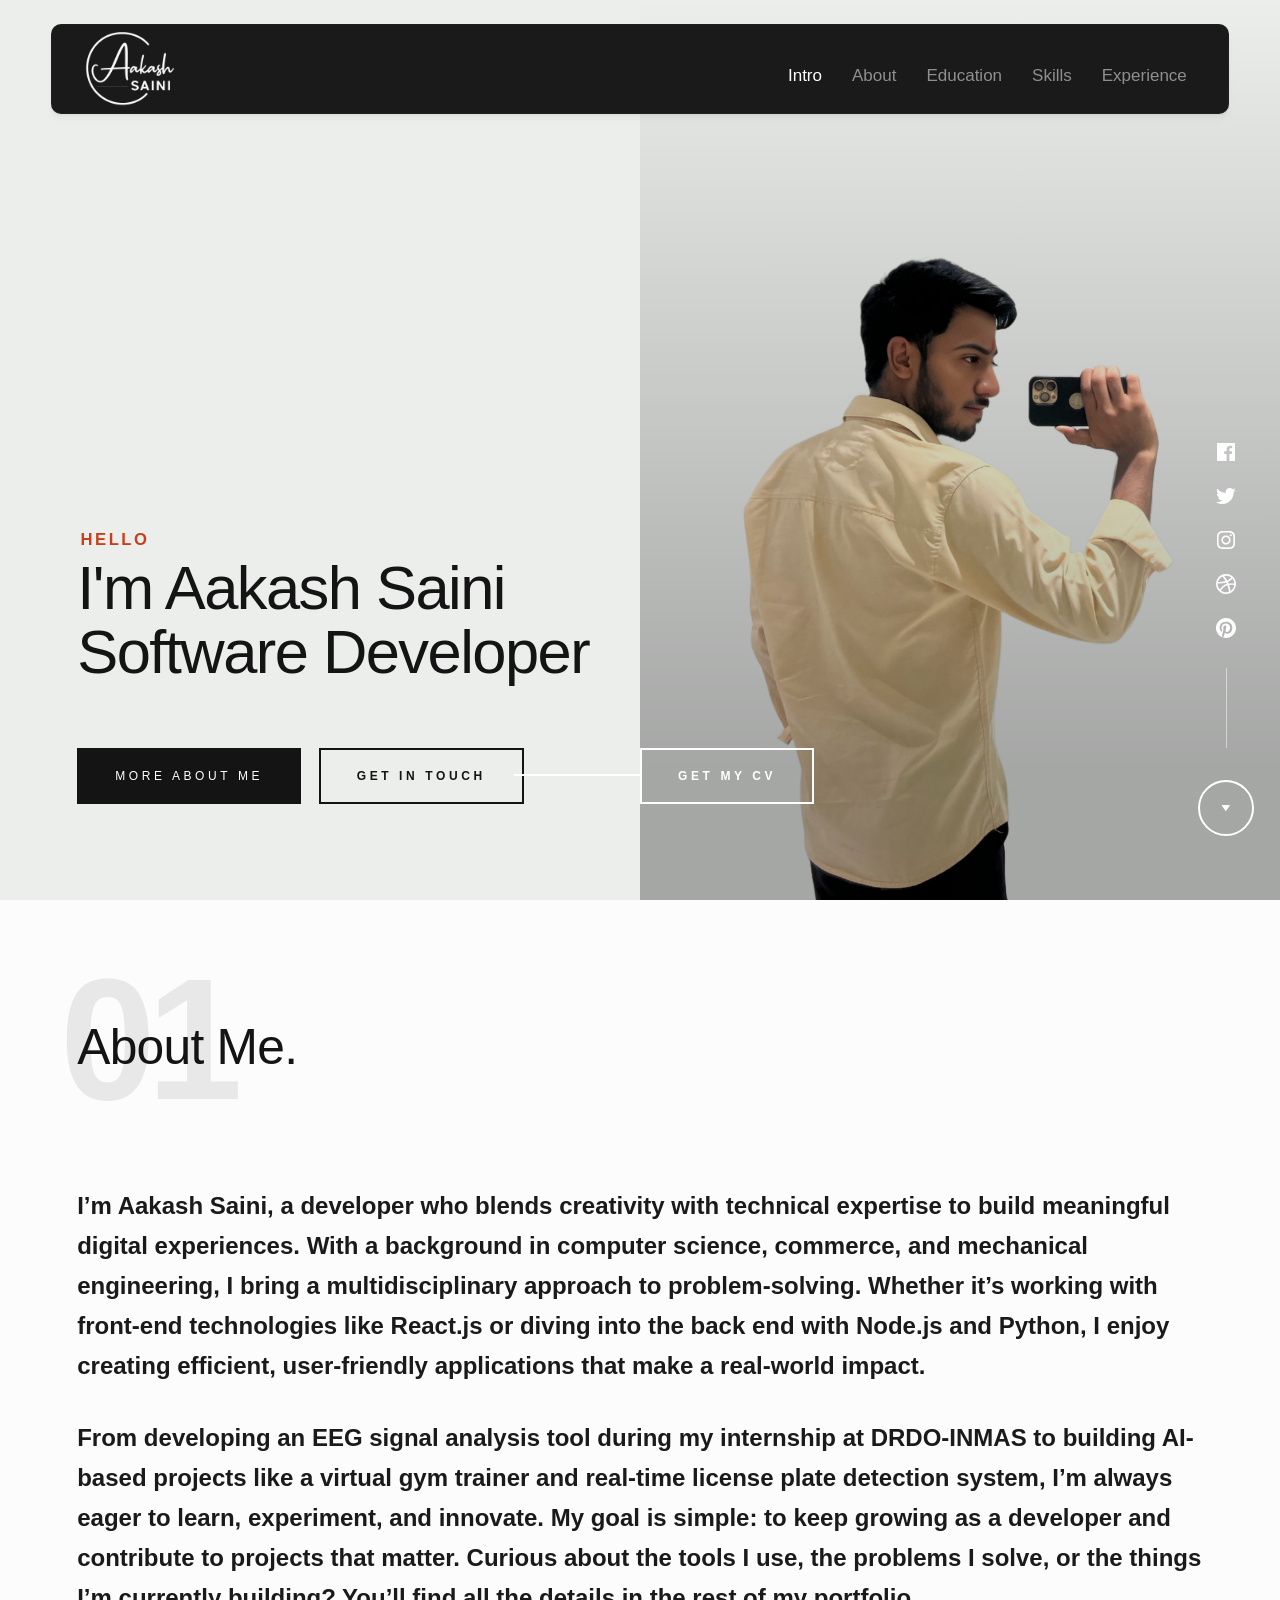
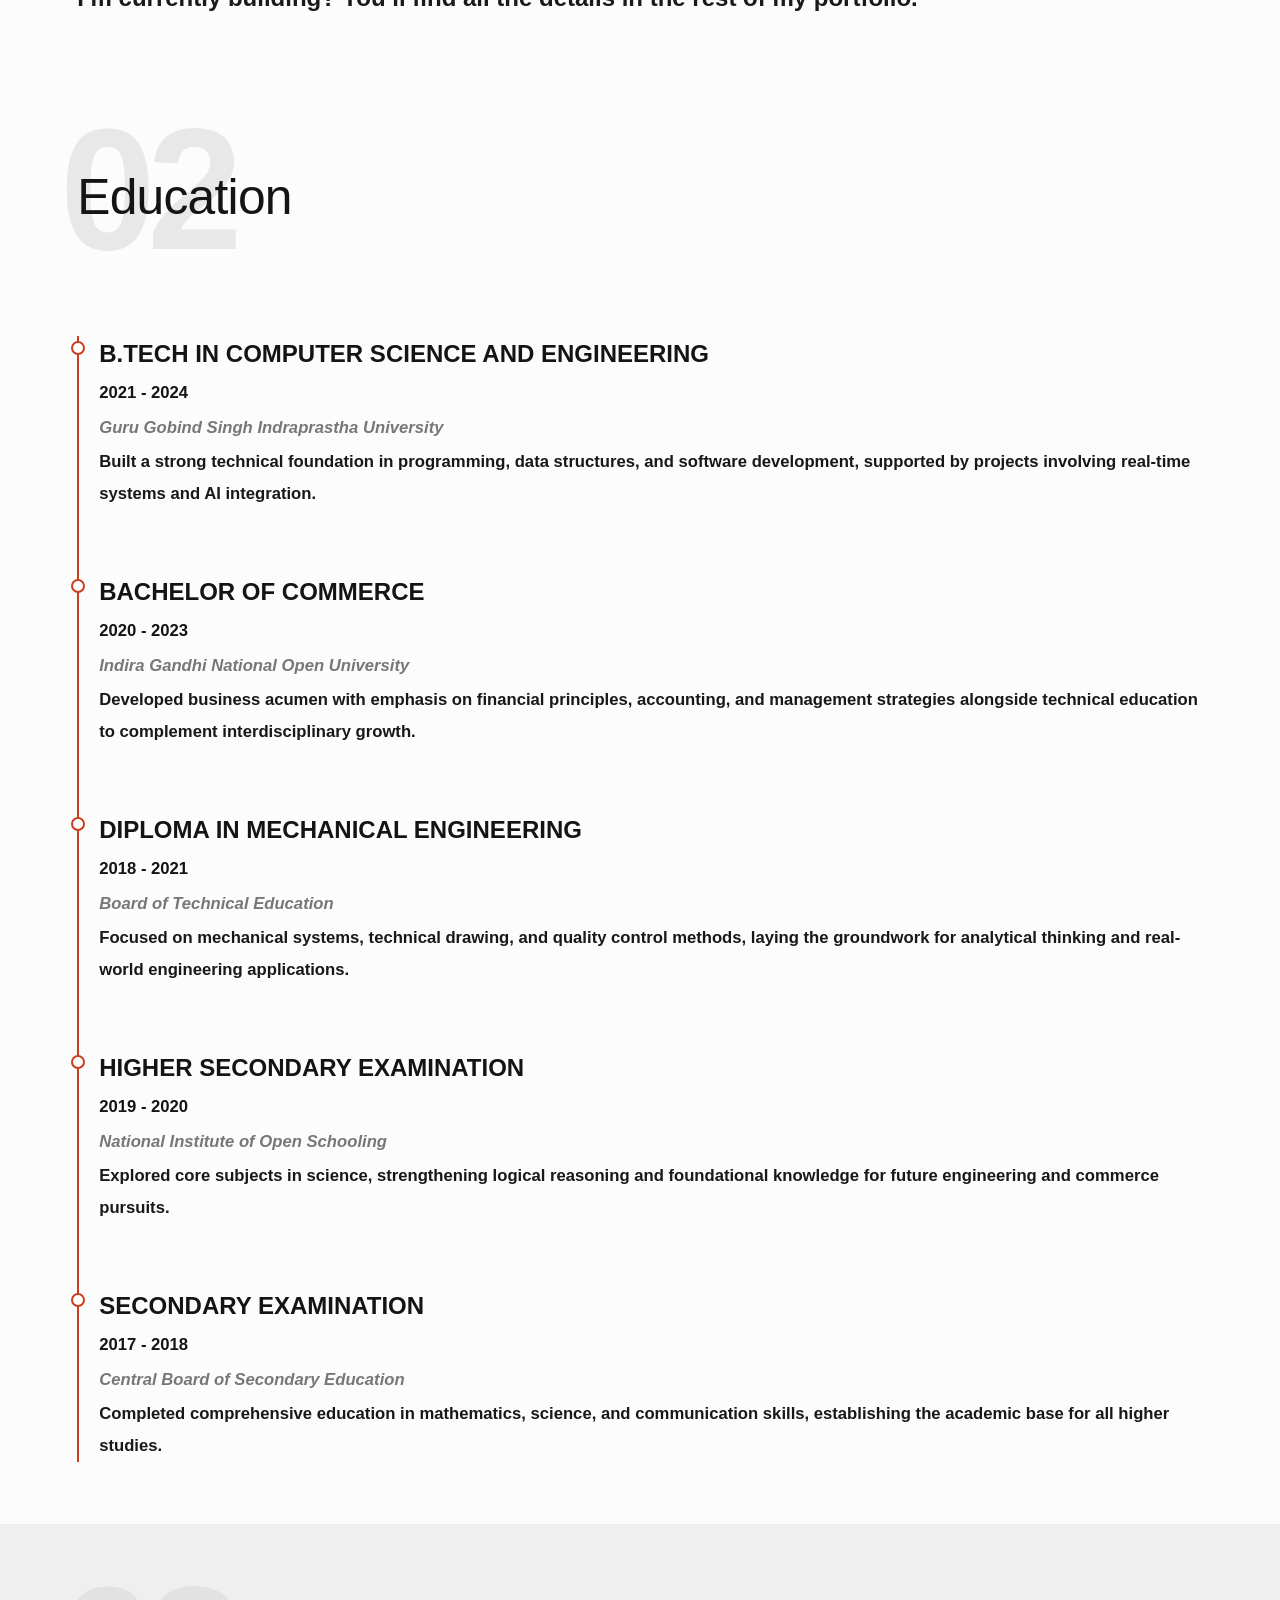
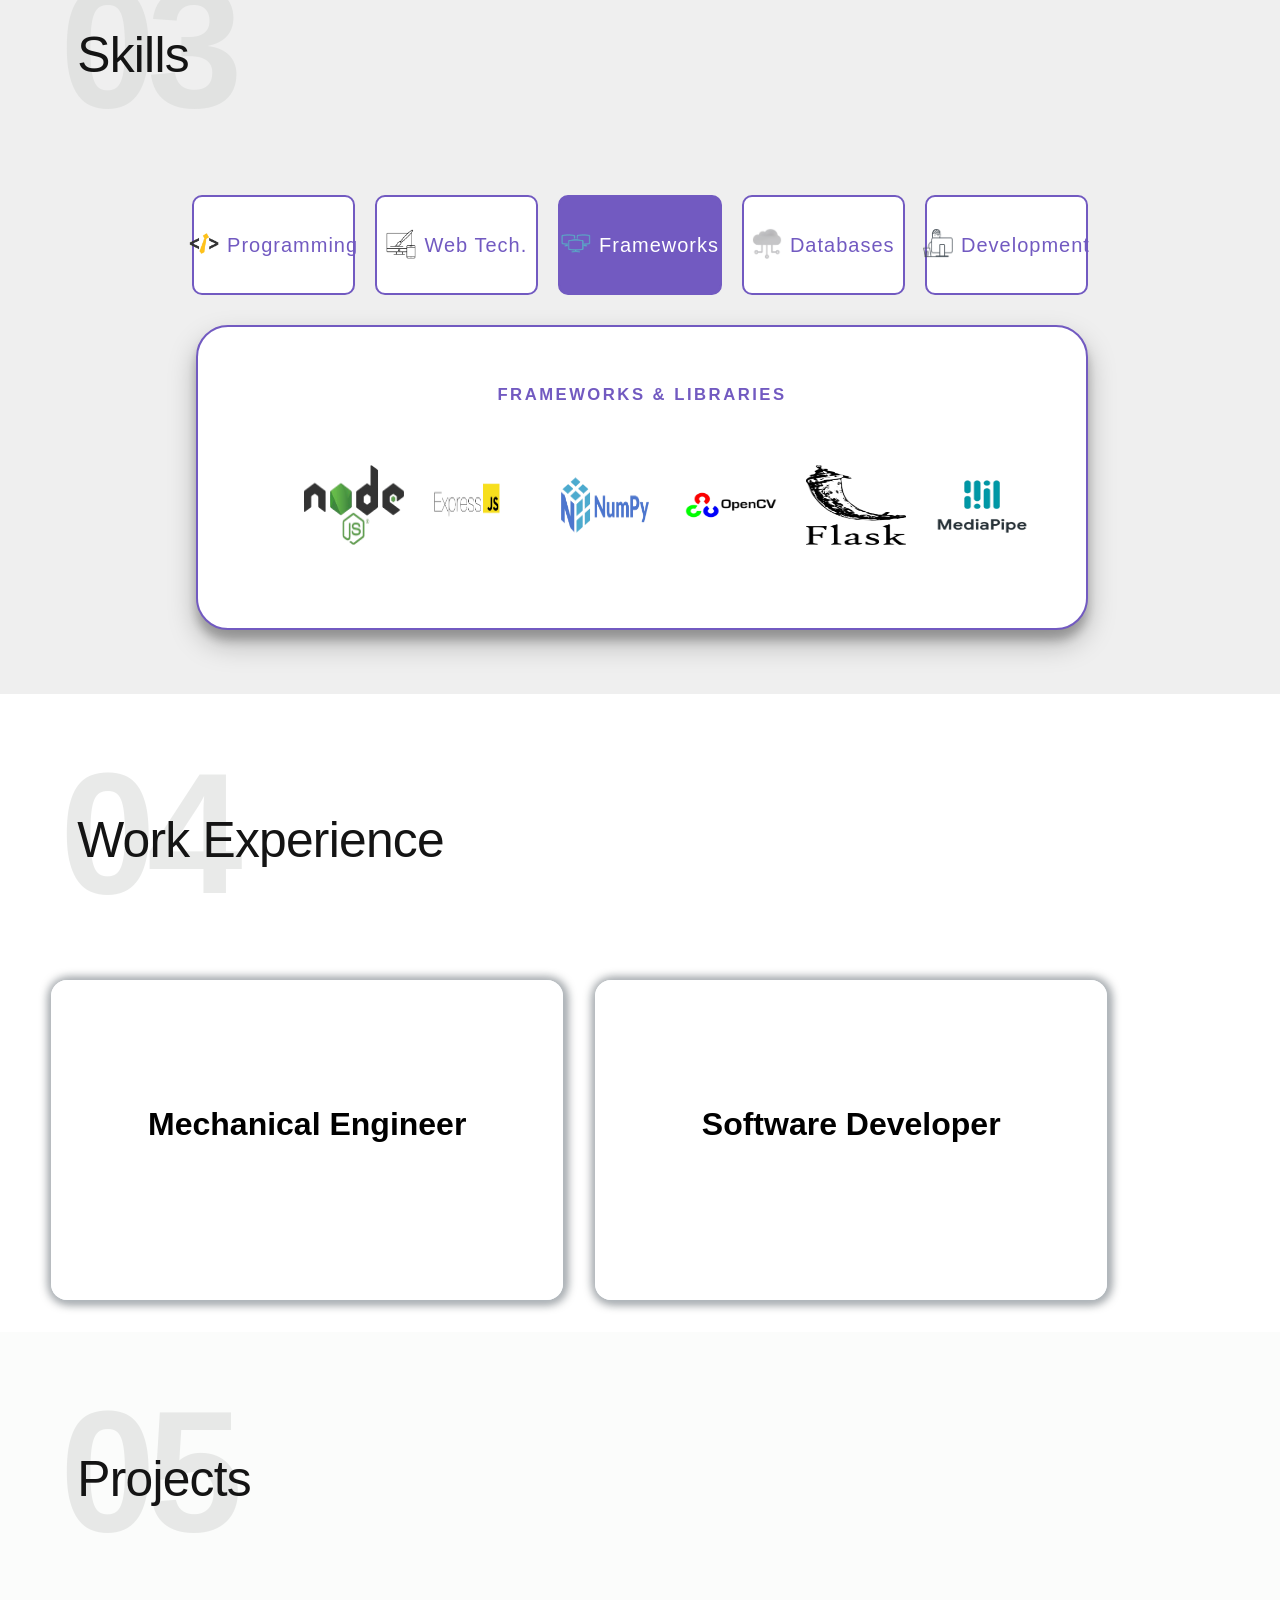
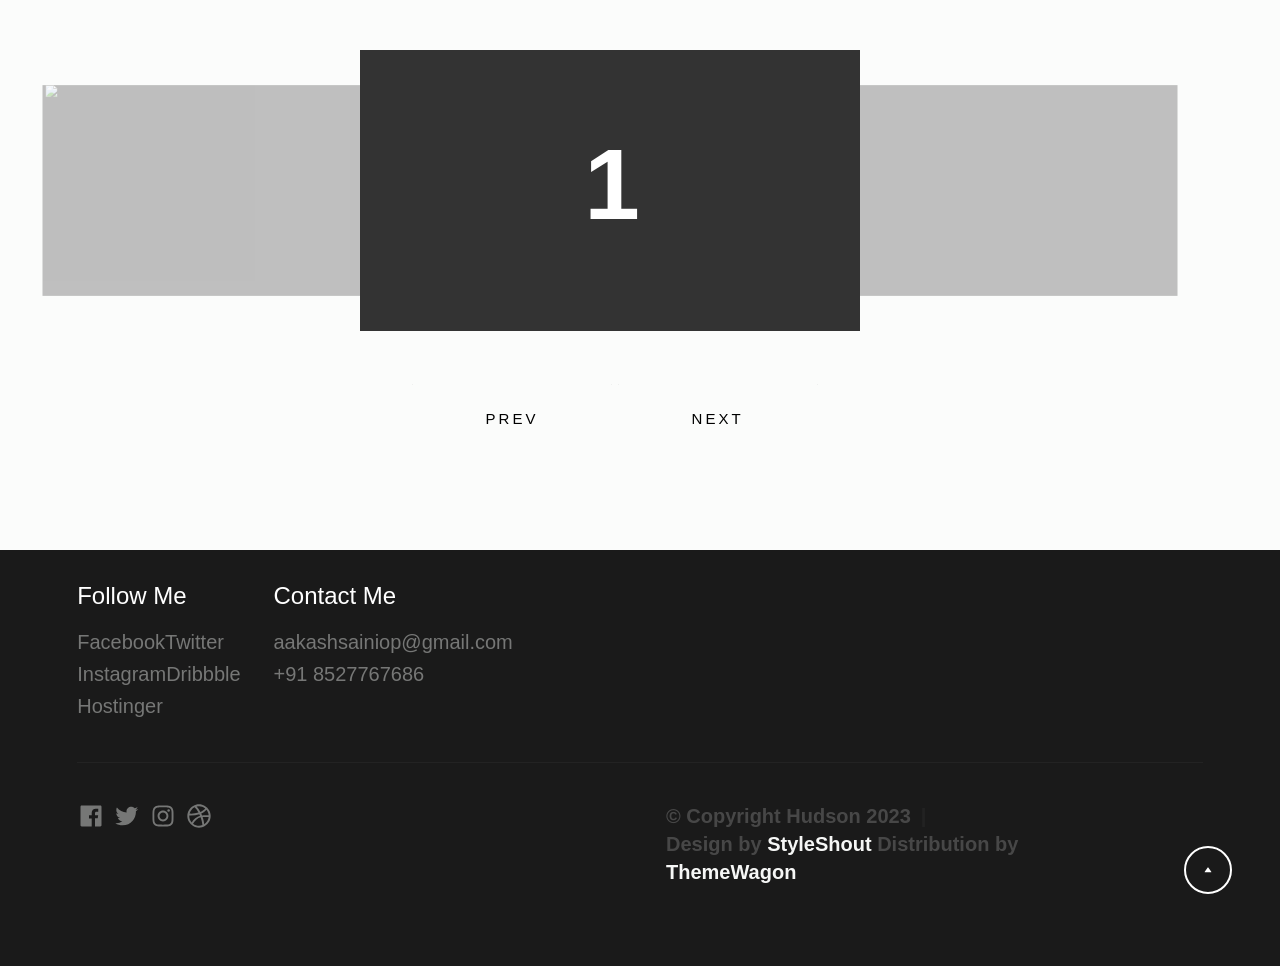
==== public/index.html @ b02e5a2b "commit" ====
<!DOCTYPE html>
<html lang="en" class="no-js">

<head>

    <!--- basic page needs
    ================================================== -->
    <meta charset="utf-8">
    <meta name="viewport" content="width=device-width, initial-scale=1">
    <title>Aakash Saini</title>

    <!-- <script>
        document.documentElement.classList.remove('no-js');
        document.documentElement.classList.add('js');
    </script> -->

    <script src="https://code.jquery.com/jquery-3.7.1.min.js"></script>

    <!-- CSS
    ================================================== -->
    <link rel="stylesheet" href="./assets/css/vendor.css">
    <link rel="stylesheet" href="./assets/css/styles.css">

    <!-- favicons
    ================================================== -->
    <link rel="apple-touch-icon" sizes="180x180" href="apple-touch-icon.png">
    <link rel="icon" type="image/png" sizes="32x32" href="favicon-32x32.png">
    <link rel="icon" type="image/png" sizes="16x16" href="favicon-16x16.png">
    <link rel="manifest" href="site.webmanifest">

</head>

<div id="root"></div>

<body id="top">
    <!-- preloader
    ================================================== -->
    <div id="preloader">
        <div id="loader" class="dots-fade">
            <div></div>
            <div></div>
            <div></div>
        </div>
    </div>


    <!-- page wrap
    ================================================== -->
    <div id="page" class="s-pagewrap">


        <!-- # site header 
        ================================================== -->
        <header class="s-header">
            <div class="row s-header__inner">

                <div class="s-header__block">
                    <div class="s-header__logo">
                        <a class="logo" href="index.html">
                            <img src="./assets/images/logo-removebg.png" alt="Homepage">
                        </a>
                    </div>

                    <a class="s-header__menu-toggle" href="#0"><span>Menu</span></a>
                </div> <!-- end s-header__block -->

                <nav class="s-header__nav">
                    <ul class="s-header__menu-links">
                        <li class="current"><a class="smoothscroll" href="#intro">Intro</a></li>
                        <li><a class="smoothscroll" href="#about">About</a></li>
                        <li><a class="smoothscroll" href="#education">Education</a></li>
                        <li><a class="smoothscroll" href="#skills">Skills</a></li>
                        <li><a class="smoothscroll" href="#experience">Experience</a></li>
                    </ul> <!-- s-header__menu-links -->
                </nav> <!-- end s-header__nav -->

            </div> <!-- end s-header__inner -->
        </header> <!-- end s-header -->


        <!-- # intro
        ================================================== -->
        <section id="intro" class="s-intro target-section">

            <div class="row s-intro__content width-sixteen-col">
                <div class="column lg-12 s-intro__content-inner grid-block grid-16">

                    <div class="s-intro__content-text">

                        <div class="s-intro__content-pretitle text-pretitle">Hello</div>
                        <h1 class="s-intro__content-title">
                            I'm Aakash Saini <br>
                            Software Developer <br>
                        </h1>

                        <div class="s-intro__content-btns">
                            <a class="smoothscroll btn" href="#about">More About Me</a>
                            <a class="smoothscroll btn btn--stroke" href="#footer">Get In Touch</a>
                        </div> <!-- s-intro__content-btns -->

                    </div> <!-- s-intro__content-text -->

                </div> <!-- s-intro__content-inner -->
            </div> <!-- s-intro__content -->
            <ul class="s-intro__social social-list">
                <li>
                    <a href="https://www.facebook.com/">
                        <svg xmlns="http://www.w3.org/2000/svg" width="24" height="24" viewBox="0 0 24 24"
                            style="fill:rgba(0, 0, 0, 1);">
                            <path
                                d="M20,3H4C3.447,3,3,3.448,3,4v16c0,0.552,0.447,1,1,1h8.615v-6.96h-2.338v-2.725h2.338v-2c0-2.325,1.42-3.592,3.5-3.592 c0.699-0.002,1.399,0.034,2.095,0.107v2.42h-1.435c-1.128,0-1.348,0.538-1.348,1.325v1.735h2.697l-0.35,2.725h-2.348V21H20 c0.553,0,1-0.448,1-1V4C21,3.448,20.553,3,20,3z">
                            </path>
                        </svg>
                        <span class="u-screen-reader-text">Facebook</span>
                    </a>
                </li>
                <li>
                    <a href="#0">
                        <svg xmlns="http://www.w3.org/2000/svg" width="24" height="24" viewBox="0 0 24 24"
                            style="fill:rgba(0, 0, 0, 1);">
                            <path
                                d="M19.633,7.997c0.013,0.175,0.013,0.349,0.013,0.523c0,5.325-4.053,11.461-11.46,11.461c-2.282,0-4.402-0.661-6.186-1.809 c0.324,0.037,0.636,0.05,0.973,0.05c1.883,0,3.616-0.636,5.001-1.721c-1.771-0.037-3.255-1.197-3.767-2.793 c0.249,0.037,0.499,0.062,0.761,0.062c0.361,0,0.724-0.05,1.061-0.137c-1.847-0.374-3.23-1.995-3.23-3.953v-0.05 c0.537,0.299,1.16,0.486,1.82,0.511C3.534,9.419,2.823,8.184,2.823,6.787c0-0.748,0.199-1.434,0.548-2.032 c1.983,2.443,4.964,4.04,8.306,4.215c-0.062-0.3-0.1-0.611-0.1-0.923c0-2.22,1.796-4.028,4.028-4.028 c1.16,0,2.207,0.486,2.943,1.272c0.91-0.175,1.782-0.512,2.556-0.973c-0.299,0.935-0.936,1.721-1.771,2.22 c0.811-0.088,1.597-0.312,2.319-0.624C21.104,6.712,20.419,7.423,19.633,7.997z">
                            </path>
                        </svg>
                        <span class="u-screen-reader-text">Twitter</span>
                    </a>
                </li>
                <li>
                    <a href="#0">
                        <svg xmlns="http://www.w3.org/2000/svg" width="24" height="24" viewBox="0 0 24 24"
                            style="fill:rgba(0, 0, 0, 1);">
                            <path
                                d="M11.999,7.377c-2.554,0-4.623,2.07-4.623,4.623c0,2.554,2.069,4.624,4.623,4.624c2.552,0,4.623-2.07,4.623-4.624 C16.622,9.447,14.551,7.377,11.999,7.377L11.999,7.377z M11.999,15.004c-1.659,0-3.004-1.345-3.004-3.003 c0-1.659,1.345-3.003,3.004-3.003s3.002,1.344,3.002,3.003C15.001,13.659,13.658,15.004,11.999,15.004L11.999,15.004z">
                            </path>
                            <circle cx="16.806" cy="7.207" r="1.078"></circle>
                            <path
                                d="M20.533,6.111c-0.469-1.209-1.424-2.165-2.633-2.632c-0.699-0.263-1.438-0.404-2.186-0.42 c-0.963-0.042-1.268-0.054-3.71-0.054s-2.755,0-3.71,0.054C7.548,3.074,6.809,3.215,6.11,3.479C4.9,3.946,3.945,4.902,3.477,6.111 c-0.263,0.7-0.404,1.438-0.419,2.186c-0.043,0.962-0.056,1.267-0.056,3.71c0,2.442,0,2.753,0.056,3.71 c0.015,0.748,0.156,1.486,0.419,2.187c0.469,1.208,1.424,2.164,2.634,2.632c0.696,0.272,1.435,0.426,2.185,0.45 c0.963,0.042,1.268,0.055,3.71,0.055s2.755,0,3.71-0.055c0.747-0.015,1.486-0.157,2.186-0.419c1.209-0.469,2.164-1.424,2.633-2.633 c0.263-0.7,0.404-1.438,0.419-2.186c0.043-0.962,0.056-1.267,0.056-3.71s0-2.753-0.056-3.71C20.941,7.57,20.801,6.819,20.533,6.111z M19.315,15.643c-0.007,0.576-0.111,1.147-0.311,1.688c-0.305,0.787-0.926,1.409-1.712,1.711c-0.535,0.199-1.099,0.303-1.67,0.311 c-0.95,0.044-1.218,0.055-3.654,0.055c-2.438,0-2.687,0-3.655-0.055c-0.569-0.007-1.135-0.112-1.669-0.311 c-0.789-0.301-1.414-0.923-1.719-1.711c-0.196-0.534-0.302-1.099-0.311-1.669c-0.043-0.95-0.053-1.218-0.053-3.654 c0-2.437,0-2.686,0.053-3.655c0.007-0.576,0.111-1.146,0.311-1.687c0.305-0.789,0.93-1.41,1.719-1.712 c0.534-0.198,1.1-0.303,1.669-0.311c0.951-0.043,1.218-0.055,3.655-0.055c2.437,0,2.687,0,3.654,0.055 c0.571,0.007,1.135,0.112,1.67,0.311c0.786,0.303,1.407,0.925,1.712,1.712c0.196,0.534,0.302,1.099,0.311,1.669 c0.043,0.951,0.054,1.218,0.054,3.655c0,2.436,0,2.698-0.043,3.654H19.315z">
                            </path>
                        </svg>
                        <span class="u-screen-reader-text">Instagram</span>
                    </a>
                </li>
                <li>
                    <a href="#0">
                        <svg xmlns="http://www.w3.org/2000/svg" width="24" height="24" viewBox="0 0 24 24"
                            style="fill: rgba(0, 0, 0, 1);">
                            <path
                                d="M20.66 6.98a9.932 9.932 0 0 0-3.641-3.64C15.486 2.447 13.813 2 12 2s-3.486.447-5.02 1.34c-1.533.893-2.747 2.107-3.64 3.64S2 10.187 2 12s.446 3.487 1.34 5.02a9.924 9.924 0 0 0 3.641 3.64C8.514 21.553 10.187 22 12 22s3.486-.447 5.02-1.34a9.932 9.932 0 0 0 3.641-3.64C21.554 15.487 22 13.813 22 12s-.446-3.487-1.34-5.02zM12 3.66c2 0 3.772.64 5.32 1.919-.92 1.174-2.286 2.14-4.1 2.9-1.002-1.813-2.088-3.327-3.261-4.54A7.715 7.715 0 0 1 12 3.66zM5.51 6.8a8.116 8.116 0 0 1 2.711-2.22c1.212 1.201 2.325 2.7 3.34 4.5-2 .6-4.114.9-6.341.9-.573 0-1.006-.013-1.3-.04A8.549 8.549 0 0 1 5.51 6.8zM3.66 12c0-.054.003-.12.01-.2.007-.08.01-.146.01-.2.254.014.641.02 1.161.02 2.666 0 5.146-.367 7.439-1.1.187.373.381.793.58 1.26-1.32.293-2.674 1.006-4.061 2.14S6.4 16.247 5.76 17.5c-1.4-1.587-2.1-3.42-2.1-5.5zM12 20.34c-1.894 0-3.594-.587-5.101-1.759.601-1.187 1.524-2.322 2.771-3.401 1.246-1.08 2.483-1.753 3.71-2.02a29.441 29.441 0 0 1 1.56 6.62 8.166 8.166 0 0 1-2.94.56zm7.08-3.96a8.351 8.351 0 0 1-2.58 2.621c-.24-2.08-.7-4.107-1.379-6.081.932-.066 1.765-.1 2.5-.1.799 0 1.686.034 2.659.1a8.098 8.098 0 0 1-1.2 3.46zm-1.24-5c-1.16 0-2.233.047-3.22.14a27.053 27.053 0 0 0-.68-1.62c2.066-.906 3.532-2.006 4.399-3.3 1.2 1.414 1.854 3.027 1.96 4.84-.812-.04-1.632-.06-2.459-.06z">
                            </path>
                        </svg>
                        <span class="u-screen-reader-text">Dribbble</span>
                    </a>
                </li>
                <li>
                    <a href="#0">
                        <svg xmlns="http://www.w3.org/2000/svg" width="24" height="24" viewBox="0 0 24 24"
                            style="fill: rgba(0, 0, 0, 1);">
                            <path
                                d="M11.99 2C6.472 2 2 6.473 2 11.99c0 4.232 2.633 7.85 6.35 9.306-.088-.79-.166-2.006.034-2.868.182-.78 1.172-4.966 1.172-4.966s-.299-.599-.299-1.484c0-1.388.805-2.425 1.808-2.425.853 0 1.264.64 1.264 1.407 0 .858-.546 2.139-.827 3.327-.235.994.499 1.805 1.479 1.805 1.775 0 3.141-1.872 3.141-4.575 0-2.392-1.719-4.064-4.173-4.064-2.843 0-4.512 2.132-4.512 4.335 0 .858.331 1.779.744 2.28a.3.3 0 0 1 .069.286c-.076.315-.245.994-.277 1.133-.044.183-.145.222-.335.134-1.247-.581-2.027-2.405-2.027-3.871 0-3.151 2.289-6.045 6.601-6.045 3.466 0 6.159 2.469 6.159 5.77 0 3.444-2.171 6.213-5.184 6.213-1.013 0-1.964-.525-2.29-1.146l-.623 2.374c-.225.868-.834 1.956-1.241 2.62a10 10 0 0 0 2.958.445c5.517 0 9.99-4.473 9.99-9.99S17.507 2 11.99 2">
                            </path>
                        </svg>
                        <span class="u-screen-reader-text">Pinterest</span>
                    </a>
                </li>
            </ul> <!-- end s-intro__social -->

            <div class="s-intro__content-media">
                <img src="./assets/images/intro-bg.jpg" srcset="./assets/images/intro-bg.jpg 1x, images/intro-bg.jpg 2x" alt="">
            </div> <!-- s-intro__content-media -->

            <div class="s-intro__btn-download">
                <a class="btn btn--stroke" href="./assets/AAKASH SAINI RESUME.pdf">Get My CV</a>
            </div> <!-- end s-intro__btn-download -->

            <div class="s-intro__scroll-down">
                <a href="#about" class="smoothscroll">
                    <div class="scroll-icon">
                        <svg xmlns="http://www.w3.org/2000/svg" width="24" height="24" viewBox="0 0 24 24"
                            style="fill: rgba(0, 0, 0, 1);">
                            <path
                                d="M11.178 19.569a.998.998 0 0 0 1.644 0l9-13A.999.999 0 0 0 21 5H3a1.002 1.002 0 0 0-.822 1.569l9 13z">
                            </path>
                        </svg>
                    </div>
                    <span class="scroll-text u-screen-reader-text">Scroll Down</span>
                </a>
            </div> <!-- s-intro__scroll-down -->

        </section> <!-- end s-intro -->


        <!-- # about
        ================================================== -->
        <section id="about" class="s-about target-section">

            <div class="row s-about__content">
                <div class="column xl-12">

                    <div class="section-header" data-num="01">
                        <h2 class="text-display-title">About Me.</h2>
                    </div> <!-- end section-header -->

                    <p class="attention-getter">
                        I’m Aakash Saini, a developer who blends creativity with technical expertise to build meaningful
                        digital experiences. With a background in computer science, commerce, and mechanical
                        engineering, I bring a multidisciplinary approach to problem-solving. Whether it’s working with
                        front-end technologies like React.js or diving into the back end with Node.js and Python, I
                        enjoy creating efficient, user-friendly applications that make a real-world impact.
                    </p>

                    <p class="attention-getter">
                        From developing an EEG signal analysis tool during my internship at DRDO-INMAS to building
                        AI-based projects like a virtual gym trainer and real-time license plate detection system, I’m
                        always eager to learn, experiment, and innovate. My goal is simple: to keep growing as a
                        developer and contribute to projects that matter. Curious about the tools I use, the problems I
                        solve, or the things I’m currently building? You’ll find all the details in the rest of my
                        portfolio.
                    </p>
                </div>
            </div>

        </section> <!-- end s-works -->


        <!-- # Education
        ================================================== -->
        <section id="education" class="s-education target-section">

            <div class="row">
                <div class="column xl-12">
                    <div class="section-header" data-num="02">
                        <h2 class="text-display-title">Education</h2>
                    </div> <!-- end section-header -->

                    <div class="timeline">
                        <div class="timeline-item">
                            <div class="timeline-dot"></div>
                            <div class="timeline-content">
                                <h3>B.Tech in Computer Science and Engineering</h3>
                                <p><strong>2021 - 2024</strong></p>
                                <p><em>Guru Gobind Singh Indraprastha University</em></p>
                                <p>Built a strong technical foundation in programming, data structures, and software
                                    development, supported by projects involving real-time systems and AI
                                    integration.</p>
                            </div>
                        </div>

                        <div class="timeline-item">
                            <div class="timeline-dot"></div>
                            <div class="timeline-content">
                                <h3>Bachelor of Commerce </h3>
                                <p><strong>2020 - 2023</strong></p>
                                <p><em>Indira Gandhi National Open University </em></p>
                                <p>Developed business acumen with emphasis on financial principles, accounting, and
                                    management strategies alongside technical education to complement
                                    interdisciplinary growth.</p>
                            </div>
                        </div>

                        <div class="timeline-item">
                            <div class="timeline-dot"></div>
                            <div class="timeline-content">
                                <h3>Diploma in Mechanical Engineering</h3>
                                <p><strong>2018 - 2021</strong></p>
                                <p><em>Board of Technical Education </em></p>
                                <p>Focused on mechanical systems, technical drawing, and quality control methods,
                                    laying the groundwork for analytical thinking and real-world engineering
                                    applications.</p>
                            </div>
                        </div>

                        <div class="timeline-item">
                            <div class="timeline-dot"></div>
                            <div class="timeline-content">
                                <h3>higher secondary examination</h3>
                                <p><strong>2019 - 2020</strong></p>
                                <p><em>National Institute of Open Schooling</em></p>
                                <p>Explored core subjects in science, strengthening logical reasoning and
                                    foundational knowledge for future engineering and commerce pursuits.</p>
                            </div>
                        </div>

                        <div class="timeline-item">
                            <div class="timeline-dot"></div>
                            <div class="timeline-content">
                                <h3>secondary examination</h3>
                                <p><strong>2017 - 2018</strong></p>
                                <p><em>Central Board of Secondary Education</em></p>
                                <p>Completed comprehensive education in mathematics, science, and communication
                                    skills, establishing the academic base for all higher studies.</p>
                            </div>
                        </div>
                    </div>
                </div>
            </div>

        </section> <!-- end s-works -->

        <!-- # Skills 
        ================================================== -->
        <skills class="section-skills">
            <section id="skills" class="s-skills target-section">
                <div class="row">
                    <div class="column xl-12">
                        <div class="section-header" data-num="03">
                            <h2 class="text-display-title">Skills</h2>
                        </div> <!-- end section-header -->
                    </div>
            </section>

            <div class="skills tab-wrapper-box">
                <div class="button-wrapper">
                    <div class="tab-btn btn-primary" data-tab="programming"><img src="./assets/images/ProgrammingLanguages.png"
                            alt="">Programming
                    </div>
                    <div class="tab-btn btn-primary" data-tab="webTechnologies"><img src="./assets/images/WebTechnologies.png"
                            alt="">Web Tech. </div>
                    <div class="tab-btn btn-primary active" data-tab="frameworks"><img
                            src="./assets/images/FrameworksLibraries.png" alt="">Frameworks</div>
                    <div class="tab-btn btn-primary" data-tab="databases"><img src="./assets/images/Databases.png"
                            alt="">Databases
                    </div>
                    <div class="tab-btn btn-primary" data-tab="development"><img src="./assets/images/DevelopmentPlatforms.png"
                            alt="">Development </div>
                </div>
                <div class="tab-content">
                    <div id="programming" class="tab-pane">
                        <h6>Programming Languages</h6>
                        <img class="tab-img" src="./assets/images/folio/javascript.png" alt="Javascript">
                        <img class="tab-img" src="./assets/images/folio/python.png" alt="python">
                        <img class="tab-img" src="./assets/images/folio/java.png" alt="java">
                        <img class="tab-img" src="./assets/images/folio/sql.png" alt="sql">
                        <p></p>
                    </div>
                    <div id="webTechnologies" class="tab-pane">
                        <h6>Web Technologies</h6>
                        <img class="tab-img" src="./assets/images/folio/html.png" alt="html">
                        <img class="tab-img" src="./assets/images/folio/css.png" alt="css">
                        <img class="tab-img" src="./assets/images/folio/bootstrap.png" alt="bootstrap">
                        <img class="tab-img" src="./assets/images/folio/react.png" alt="react">
                        <img class="tab-img" src="./assets/images/folio/wordpress.png" alt="wordpress">
                        <img class="tab-img" src="./assets/images/folio/php.png" alt="php">
                        <img class="tab-img" src="./assets/images/folio/tailwindcss.png" alt="tailwindcss">
                        <p></p>
                    </div>
                    <div id="frameworks" class="tab-pane active">
                        <h6>Frameworks & Libraries</h6>
                        <img class="tab-img" src="./assets/images/folio/nodejs.png" alt="nodejs">
                        <img class="tab-img" src="./assets/images/folio/express.png" alt="express">
                        <img class="tab-img" src="./assets/images/folio/numpy.png" alt="numpy">
                        <img class="tab-img" src="./assets/images/folio/opencv.png" alt="opencv">
                        <img class="tab-img" src="./assets/images/folio/flask.png" alt="flask">
                        <img class="tab-img" src="./assets/images/folio/mediapipe.png" alt="mediapipe">

                        <p></p>
                    </div>
                    <div id="databases" class="tab-pane">
                        <h6>Databases</h6>
                        <img class="tab-img" src="./assets/images/folio/mysql.png" alt="mysql">
                        <img class="tab-img" src="./assets/images/folio/firebase.png" alt="firebase">
                        <img class="tab-img" src="./assets/images/folio/mongodb.png" alt="mongodb">

                        <p></p>
                    </div>
                    <div id="development" class="tab-pane">
                        <h6>Development Platforms</h6>
                        <img class="tab-img" src="./assets/images/folio/vscode.png" alt="vscode">
                        <img class="tab-img" src="./assets/images/folio/intellijidea.png" alt="intellijidea">
                        <img class="tab-img" src="./assets/images/folio/sublimetext.png" alt="sublimetext">
                        <p></p>
                    </div>
                </div>
            </div>
        </skills>


        <!-- # Work Experience ================================================== -->
        <experience class="section-experience">
            <section id="experience" class="s-experience target-section">
                <div class="row">
                    <div class="column xl-12">
                        <div class="section-header" data-num="04">
                            <h2 class="text-display-title">Work Experience</h2>
                        </div> <!-- end section-header -->
                    </div>
                </div>
            </section>

            <div class="carousel-container">
                <div class="experience-row row" id="experienceCarousel">
                    <div class="col-md-4 col-sm-6">
                        <div class="book">
                            <div class="content">
                                <p><strong>INMAS, DRDO </strong>Delhi, India<br><em>Jul 2020 – Oct 2020</em></p>
                                <ul>
                                    <li>Worked on CAD drafting methods</li>
                                    <li>Studied machining & quality control</li>
                                </ul>
                            </div>
                            <div class="cover">
                                <p class="cover-role">Mechanical Engineer</p>
                            </div>
                        </div>
                    </div>

                    <div class="col-md-4 col-sm-6">
                        <div class="book">
                            <div class="content">
                                <p><strong> INMAS, DRDO </strong>Delhi, India <br>
                                    <em>Jul 2023 – Aug 2023</em>
                                </p>
                                <br>
                                <ul>
                                    <li>Built EEG signal analysis tool (HTML, CSS, Python)</li>
                                    <li>Used MNE for signal processing & plotting</li>
                                    <li>Designed user-friendly data interface</li>
                                </ul>
                            </div>
                            <div class="cover">
                                <p class="cover-role">Software Developer</p>
                            </div>
                        </div>
                    </div>

                    <!-- <div class="col-md-4 col-sm-6">
                        <div class="book">
                            <div class="content">
                                <p><strong> INMAS, DRDO </strong>Delhi, India <br>
                                    <em>Jul 2023 – Aug 2023</em>
                                </p>
                                <br>
                                <ul>
                                    <li>Built EEG signal analysis tool (HTML, CSS, Python)</li>
                                    <li>Used MNE for signal processing & plotting</li>
                                    <li>Designed user-friendly data interface</li>
                                </ul>
                            </div>
                            <div class="cover">
                                <p class="cover-role">Software Developer</p>
                            </div>
                        </div>
                    </div> -->
                </div>
            </div>
        </experience>


        <!-- # Projects ================================================== -->

        <projects class="s-projects">
            <section id="experience" class="s-experience target-section">
                <div class="row">
                    <div class="column xl-12">
                        <div class="section-header" data-num="05">
                            <h2 class="text-display-title">Projects</h2>
                        </div> <!-- end section-header -->
                    </div>
                </div>
            </section>

            <section class="projectCarousel">
                <ul class="carousel">
                    <li class="items main-pos" id="1">
                        <p>1</p>
                    </li>
                    <li class="items right-pos" id="2">
                        <iframe src="https://aakashsaini-five.vercel.app/" width="100%" height="100%"
                            frameborder="0"></iframe>
                    </li>
                    <li class="items back-pos" id="3">
                        <img src="http://farm9.staticflickr.com/8337/8234711202_831b23a2b7.jpg" />
                    </li>
                    <li class="items back-pos" id="4">
                        <iframe width="100%" height="100%" src="https://larksper.vercel.app/" frameborder="0"></iframe>
                    </li>
                    <li class="items back-pos" id="5">
                        <iframe src="https://player.vimeo.com/video/19464611" width="500" height="281" frameborder="0"
                            webkitAllowFullScreen mozallowfullscreen allowFullScreen></iframe>
                    </li>
                    <li class="items back-pos" id="6">
                        <img src="http://woofie2.pixiq.com/files/cache/20030323_img_7465_3072_x_2048_619x413.jpg" />
                    </li>
                    <li class="items left-pos" id="7"><img
                            src="http://www.mishes.com/wp-content/uploads/2011/12/FlickrMonday07.jpg" />
                    </li>
                </ul>
                <span>
                    <button class="buttons" id="prev"><span>Prev</span></button>
                    <button class="buttons" id="next"><span>Next</span></button>
                </span>
            </section>
        </projects>


        <!-- # footer ================================================== -->
        <footer id="footer" class="s-footer target-section">
            <div class="row s-footer__content">

                <!-- <div class="column xl-6 md-12 s-footer__block s-footer__about">
                    <p class="attention-getter">
                    </p>
                </div> end section-footer__about -->

                <div class="column xl-6 md-12 s-footer__block s-footer__site-links">
                    <div class="row">
                        <div class="column xl-4 lg-5 md-6 tab-12">
                            <h5>Follow Me</h5>
                            <ul class="link-list row">
                                <li><a href="#0">Facebook</a></li>
                                <li><a href="#0">Twitter</a></li>
                                <li><a href="#0">Instagram</a></li>
                                <li><a href="#0">Dribbble</a></li>
                                <li><a href="https://styleshout.com/go/hostinger/">Hostinger</a></li>
                            </ul>
                        </div>
                        <div class="column xl-6 md-6 tab-12">
                            <h5>Contact Me</h5>
                            <ul class="link-list">
                                <li><a href="mailto:aakashsainiop@gmail.com">aakashsainiop@gmail.com</a></li>
                                <li><a href="tel:+918527767686">+91 8527767686</a></li>
                            </ul>
                        </div>
                    </div>
                </div> <!-- end section-footer__site-links -->

            </div> <!-- end section-footer__content -->


            <!-- <div class="row s-footer__buttons">

                <div class="column xl-6 tab-12">
                    <a href="mailto:#0" class="btn btn--primary btn--large u-fullwidth">Message Me</a>
                </div>

                <div class="column xl-6 tab-12">
                    <a href="#0" class="btn btn--stroke btn--large u-fullwidth">Get My CV</a>
                </div>

            </div> end section-footer__buttons -->

            <div class="row s-footer__bottom">

                <div class="column xl-6 lg-12">
                    <ul class="s-footer__social social-list">
                        <li>
                            <a href="#0">
                                <svg xmlns="http://www.w3.org/2000/svg" width="24" height="24" viewBox="0 0 24 24"
                                    style="fill:rgba(0, 0, 0, 1);">
                                    <path
                                        d="M20,3H4C3.447,3,3,3.448,3,4v16c0,0.552,0.447,1,1,1h8.615v-6.96h-2.338v-2.725h2.338v-2c0-2.325,1.42-3.592,3.5-3.592 c0.699-0.002,1.399,0.034,2.095,0.107v2.42h-1.435c-1.128,0-1.348,0.538-1.348,1.325v1.735h2.697l-0.35,2.725h-2.348V21H20 c0.553,0,1-0.448,1-1V4C21,3.448,20.553,3,20,3z">
                                    </path>
                                </svg>
                                <span class="u-screen-reader-text">Facebook</span>
                            </a>
                        </li>
                        <li>
                            <a href="#0">
                                <svg xmlns="http://www.w3.org/2000/svg" width="24" height="24" viewBox="0 0 24 24"
                                    style="fill:rgba(0, 0, 0, 1);">
                                    <path
                                        d="M19.633,7.997c0.013,0.175,0.013,0.349,0.013,0.523c0,5.325-4.053,11.461-11.46,11.461c-2.282,0-4.402-0.661-6.186-1.809 c0.324,0.037,0.636,0.05,0.973,0.05c1.883,0,3.616-0.636,5.001-1.721c-1.771-0.037-3.255-1.197-3.767-2.793 c0.249,0.037,0.499,0.062,0.761,0.062c0.361,0,0.724-0.05,1.061-0.137c-1.847-0.374-3.23-1.995-3.23-3.953v-0.05 c0.537,0.299,1.16,0.486,1.82,0.511C3.534,9.419,2.823,8.184,2.823,6.787c0-0.748,0.199-1.434,0.548-2.032 c1.983,2.443,4.964,4.04,8.306,4.215c-0.062-0.3-0.1-0.611-0.1-0.923c0-2.22,1.796-4.028,4.028-4.028 c1.16,0,2.207,0.486,2.943,1.272c0.91-0.175,1.782-0.512,2.556-0.973c-0.299,0.935-0.936,1.721-1.771,2.22 c0.811-0.088,1.597-0.312,2.319-0.624C21.104,6.712,20.419,7.423,19.633,7.997z">
                                    </path>
                                </svg>
                                <span class="u-screen-reader-text">Twitter</span>
                            </a>
                        </li>
                        <li>
                            <a href="#0">
                                <svg xmlns="http://www.w3.org/2000/svg" width="24" height="24" viewBox="0 0 24 24"
                                    style="fill:rgba(0, 0, 0, 1);">
                                    <path
                                        d="M11.999,7.377c-2.554,0-4.623,2.07-4.623,4.623c0,2.554,2.069,4.624,4.623,4.624c2.552,0,4.623-2.07,4.623-4.624 C16.622,9.447,14.551,7.377,11.999,7.377L11.999,7.377z M11.999,15.004c-1.659,0-3.004-1.345-3.004-3.003 c0-1.659,1.345-3.003,3.004-3.003s3.002,1.344,3.002,3.003C15.001,13.659,13.658,15.004,11.999,15.004L11.999,15.004z">
                                    </path>
                                    <circle cx="16.806" cy="7.207" r="1.078"></circle>
                                    <path
                                        d="M20.533,6.111c-0.469-1.209-1.424-2.165-2.633-2.632c-0.699-0.263-1.438-0.404-2.186-0.42 c-0.963-0.042-1.268-0.054-3.71-0.054s-2.755,0-3.71,0.054C7.548,3.074,6.809,3.215,6.11,3.479C4.9,3.946,3.945,4.902,3.477,6.111 c-0.263,0.7-0.404,1.438-0.419,2.186c-0.043,0.962-0.056,1.267-0.056,3.71c0,2.442,0,2.753,0.056,3.71 c0.015,0.748,0.156,1.486,0.419,2.187c0.469,1.208,1.424,2.164,2.634,2.632c0.696,0.272,1.435,0.426,2.185,0.45 c0.963,0.042,1.268,0.055,3.71,0.055s2.755,0,3.71-0.055c0.747-0.015,1.486-0.157,2.186-0.419c1.209-0.469,2.164-1.424,2.633-2.633 c0.263-0.7,0.404-1.438,0.419-2.186c0.043-0.962,0.056-1.267,0.056-3.71s0-2.753-0.056-3.71C20.941,7.57,20.801,6.819,20.533,6.111z M19.315,15.643c-0.007,0.576-0.111,1.147-0.311,1.688c-0.305,0.787-0.926,1.409-1.712,1.711c-0.535,0.199-1.099,0.303-1.67,0.311 c-0.95,0.044-1.218,0.055-3.654,0.055c-2.438,0-2.687,0-3.655-0.055c-0.569-0.007-1.135-0.112-1.669-0.311 c-0.789-0.301-1.414-0.923-1.719-1.711c-0.196-0.534-0.302-1.099-0.311-1.669c-0.043-0.95-0.053-1.218-0.053-3.654 c0-2.437,0-2.686,0.053-3.655c0.007-0.576,0.111-1.146,0.311-1.687c0.305-0.789,0.93-1.41,1.719-1.712 c0.534-0.198,1.1-0.303,1.669-0.311c0.951-0.043,1.218-0.055,3.655-0.055c2.437,0,2.687,0,3.654,0.055 c0.571,0.007,1.135,0.112,1.67,0.311c0.786,0.303,1.407,0.925,1.712,1.712c0.196,0.534,0.302,1.099,0.311,1.669 c0.043,0.951,0.054,1.218,0.054,3.655c0,2.436,0,2.698-0.043,3.654H19.315z">
                                    </path>
                                </svg>
                                <span class="u-screen-reader-text">Instagram</span>
                            </a>
                        </li>
                        <li>
                            <a href="#0">
                                <svg xmlns="http://www.w3.org/2000/svg" width="24" height="24" viewBox="0 0 24 24"
                                    style="fill: rgba(0, 0, 0, 1);">
                                    <path
                                        d="M20.66 6.98a9.932 9.932 0 0 0-3.641-3.64C15.486 2.447 13.813 2 12 2s-3.486.447-5.02 1.34c-1.533.893-2.747 2.107-3.64 3.64S2 10.187 2 12s.446 3.487 1.34 5.02a9.924 9.924 0 0 0 3.641 3.64C8.514 21.553 10.187 22 12 22s3.486-.447 5.02-1.34a9.932 9.932 0 0 0 3.641-3.64C21.554 15.487 22 13.813 22 12s-.446-3.487-1.34-5.02zM12 3.66c2 0 3.772.64 5.32 1.919-.92 1.174-2.286 2.14-4.1 2.9-1.002-1.813-2.088-3.327-3.261-4.54A7.715 7.715 0 0 1 12 3.66zM5.51 6.8a8.116 8.116 0 0 1 2.711-2.22c1.212 1.201 2.325 2.7 3.34 4.5-2 .6-4.114.9-6.341.9-.573 0-1.006-.013-1.3-.04A8.549 8.549 0 0 1 5.51 6.8zM3.66 12c0-.054.003-.12.01-.2.007-.08.01-.146.01-.2.254.014.641.02 1.161.02 2.666 0 5.146-.367 7.439-1.1.187.373.381.793.58 1.26-1.32.293-2.674 1.006-4.061 2.14S6.4 16.247 5.76 17.5c-1.4-1.587-2.1-3.42-2.1-5.5zM12 20.34c-1.894 0-3.594-.587-5.101-1.759.601-1.187 1.524-2.322 2.771-3.401 1.246-1.08 2.483-1.753 3.71-2.02a29.441 29.441 0 0 1 1.56 6.62 8.166 8.166 0 0 1-2.94.56zm7.08-3.96a8.351 8.351 0 0 1-2.58 2.621c-.24-2.08-.7-4.107-1.379-6.081.932-.066 1.765-.1 2.5-.1.799 0 1.686.034 2.659.1a8.098 8.098 0 0 1-1.2 3.46zm-1.24-5c-1.16 0-2.233.047-3.22.14a27.053 27.053 0 0 0-.68-1.62c2.066-.906 3.532-2.006 4.399-3.3 1.2 1.414 1.854 3.027 1.96 4.84-.812-.04-1.632-.06-2.459-.06z">
                                    </path>
                                </svg>
                                <span class="u-screen-reader-text">Dribbble</span>
                            </a>
                        </li>
                    </ul>
                </div> <!-- end section-footer__social -->

                <div class="column xl-6 lg-12">
                    <p class="ss-copyright">
                        <span>© Copyright Hudson 2023</span>
                        <span>Design by <a href="https://styleshout.com/">StyleShout</a> Distribution by <a
                                href="https://themewagon.com">ThemeWagon</a></span>
                    </p>
                </div>

            </div> <!-- end section-footer__bottom -->

            <div class="ss-go-top">
                <a class="smoothscroll" title="Back to Top" href="#top">
                    <svg xmlns="http://www.w3.org/2000/svg" width="24" height="24" viewBox="0 0 24 24"
                        style="fill: rgba(0, 0, 0, 1);">
                        <path
                            d="M5.536 21.886a1.004 1.004 0 0 0 1.033-.064l13-9a1 1 0 0 0 0-1.644l-13-9A1 1 0 0 0 5 3v18a1 1 0 0 0 .536.886z">
                        </path>
                    </svg>
                </a>
                <span>Back To Top</span>
            </div> <!-- end ss-go-top -->

        </footer> <!-- end s-footer -->

    </div> <!-- end page-wrap -->


    <!-- Java Script
    ================================================== -->
    <script src="./assets/js/plugins.js"></script>
    <script src="./assets/js/main.js"></script>

    <script>
        const buttons = document.querySelectorAll('.tab-btn');
        const panes = document.querySelectorAll('.tab-pane');

        buttons.forEach(btn => {
            btn.addEventListener('click', () => {
                // Remove active class from all buttons and panes
                buttons.forEach(b => b.classList.remove('active'));
                panes.forEach(p => p.classList.remove('active'));

                // Add active class to clicked button and related pane
                btn.classList.add('active');
                document.getElementById(btn.dataset.tab).classList.add('active');
            });
        });
    </script>

    <script>
        const tabButtons = document.querySelectorAll(".tab-btn");
        const tabPanes = document.querySelectorAll(".tab-pane");

        tabButtons.forEach((btn) => {
            btn.addEventListener("click", () => {
                // Remove 'active' class from all buttons and panes
                tabButtons.forEach((b) => b.classList.remove("active"));
                tabPanes.forEach((pane) => pane.classList.remove("active"));

                // Add 'active' to clicked button
                btn.classList.add("active");

                // Show the related tab pane
                const targetId = btn.getAttribute("data-tab");
                const targetPane = document.getElementById(targetId);
                if (targetPane) {
                    targetPane.classList.add("active");
                }
            });
        });
    </script>

    <!------------------------- Carousel -------------------------->
    <script>
        var autoSwap = setInterval(swap, 3500);

        $('ul, span').hover(
            function () {
                clearInterval(autoSwap); // pause on hover
            },
            function () {
                clearInterval(autoSwap); // clear existing before setting new
                autoSwap = setInterval(() => swap(), 3500);
            }
        );

        var items = [];
        var startItem = 1;
        var position = 0;
        var itemCount = $('.carousel li.items').length;
        var leftpos = itemCount;
        var resetCount = itemCount;

        $('li.items').each(function (index) {
            items[index] = $(this).text();
        });

        function swap(action) {
            var direction = action;

            if (direction == 'counter-clockwise') {
                var leftitem = parseInt($('.left-pos').attr('id')) - 1;
                if (leftitem == 0) {
                    leftitem = itemCount;
                }

                $('.right-pos').removeClass('right-pos').addClass('back-pos');
                $('.main-pos').removeClass('main-pos').addClass('right-pos');
                $('.left-pos').removeClass('left-pos').addClass('main-pos');
                $('#' + leftitem + '').removeClass('back-pos').addClass('left-pos');

                startItem--;
                if (startItem < 1) {
                    startItem = itemCount;
                }
            }

            if (direction == 'clockwise' || direction == '' || direction == null) {
                function pos(positionvalue) {
                    if (positionvalue != 'leftposition') {
                        position++;

                        if ((startItem + position) > resetCount) {
                            position = 1 - startItem;
                        }
                    }

                    if (positionvalue == 'leftposition') {
                        position = startItem - 1;

                        if (position < 1) {
                            position = itemCount;
                        }
                    }

                    return position;
                }

                let mainID = ((startItem) % itemCount) + 1;
                let rightID = ((startItem + 1) % itemCount) + 1;
                let leftID = ((startItem - 2 + itemCount) % itemCount) + 1;

                $('#' + startItem).removeClass('main-pos').addClass('left-pos');
                $('#' + mainID).removeClass('right-pos back-pos').addClass('main-pos');
                $('#' + rightID).removeClass('back-pos').addClass('right-pos');
                $('#' + leftID).removeClass('left-pos').addClass('back-pos');

                startItem++;
                if (startItem > itemCount) {
                    startItem = 1;
                }
            }
        }

        $('#next').click(function () {
            clearInterval(autoSwap);
            swap('clockwise');
            autoSwap = setInterval(() => swap(), 3500);
        });

        $('#prev').click(function () {
            clearInterval(autoSwap);
            swap('counter-clockwise');
            autoSwap = setInterval(() => swap(), 3500);
        });

        let classList = $(this).attr('class');
        if (classList.includes('left-pos')) {
            swap('counter-clockwise');
        } else if (classList.includes('right-pos')) {
            swap('clockwise');
        }

    </script>


</body>

</html>
---- public/assets/css/vendor.css ----
/* ===================================================================
 * Hudson Third-party Stylesheets
 * Template Ver. 1.0.0
 * 04-03-2023
 * -------------------------------------------------------------------
 *
 * TOC:
 * # PrismJS 
 * # Swiper
 * # GLightbox
 *
 * ------------------------------------------------------------------- */
 

/* ===================================================================
 * # PrismJS 1.20.0
 *   https://prismjs.com/download.html#themes=prism-okaidia&languages=markup+css+clike+javascript+markup-templating+php 
 *   
 *   okaidia theme for JavaScript, CSS and HTML
 *   Loosely based on Monokai textmate theme by http://www.monokai.nl/
 *   @author ocodia
 * ------------------------------------------------------------------- */
code[class*=language-],
pre[class*=language-] {
    color          : #f8f8f2;
    background     : none;
    text-shadow    : 0 1px rgba(0, 0, 0, 0.3);
    font-family    : var(--font-mono);
    font-size      : calc(var(--text-size) * 0.9444);
    text-align     : left;
    white-space    : pre;
    word-spacing   : normal;
    word-break     : normal;
    word-wrap      : normal;
    line-height    : var(--vspace-1);
    -moz-tab-size  : 4;
    -o-tab-size    : 4;
    tab-size       : 4;
    -webkit-hyphens: none;
    hyphens        : none;
}

/* Code blocks */
pre[class*=language-] {
    padding : var(--vspace-0_5) 0 var(--vspace-1);
    margin  : var(--vspace-1) 0;
    overflow: auto;
}

:not(pre)>code[class*=language-],
pre[class*=language-] {
    background: #272822;
}

/* Inline code */
:not(pre)>code[class*=language-] {
    padding    : 0.1em;
    white-space: normal;
}

.token.comment,
.token.prolog,
.token.doctype,
.token.cdata {
    color: slategray;
}

.token.punctuation {
    color: #f8f8f2;
}

.token.namespace {
    opacity: 0.7;
}

.token.property,
.token.tag,
.token.constant,
.token.symbol,
.token.deleted {
    color: #f92672;
}

.token.boolean,
.token.number {
    color: #ae81ff;
}

.token.selector,
.token.attr-name,
.token.string,
.token.char,
.token.builtin,
.token.inserted {
    color: #a6e22e;
}

.token.operator,
.token.entity,
.token.url,
.language-css .token.string,
.style .token.string,
.token.variable {
    color: #f8f8f2;
}

.token.atrule,
.token.attr-value,
.token.function,
.token.class-name {
    color: #e6db74;
}

.token.keyword {
    color: #66d9ef;
}

.token.regex,
.token.important {
    color: #fd971f;
}

.token.important,
.token.bold {
    font-weight: bold;
}

.token.italic {
    font-style: italic;
}

.token.entity {
    cursor: help;
}


/* ===================================================================
 * # Swiper 6.4.5
 *   Most modern mobile touch slider and framework with hardware accelerated transitions
 *   https://swiperjs.com
 *
 *   Copyright 2014-2020 Vladimir Kharlampidi
 *
 *   Released under the MIT License
 *
 *   Released on: December 18, 2020
 * ------------------------------------------------------------------- */
@font-face {
    font-family: "swiper-icons";
    src        : url("data:application/font-woff;charset=utf-8;base64, [base64]//wADZ2x5ZgAAAywAAADMAAAD2MHtryVoZWFkAAABbAAAADAAAAA2E2+eoWhoZWEAAAGcAAAAHwAAACQC9gDzaG10eAAAAigAAAAZAAAArgJkABFsb2NhAAAC0AAAAFoAAABaFQAUGG1heHAAAAG8AAAAHwAAACAAcABAbmFtZQAAA/gAAAE5AAACXvFdBwlwb3N0AAAFNAAAAGIAAACE5s74hXjaY2BkYGAAYpf5Hu/j+W2+MnAzMYDAzaX6QjD6/4//Bxj5GA8AuRwMYGkAPywL13jaY2BkYGA88P8Agx4j+/8fQDYfA1AEBWgDAIB2BOoAeNpjYGRgYNBh4GdgYgABEMnIABJzYNADCQAACWgAsQB42mNgYfzCOIGBlYGB0YcxjYGBwR1Kf2WQZGhhYGBiYGVmgAFGBiQQkOaawtDAoMBQxXjg/wEGPcYDDA4wNUA2CCgwsAAAO4EL6gAAeNpj2M0gyAACqxgGNWBkZ2D4/wMA+xkDdgAAAHjaY2BgYGaAYBkGRgYQiAHyGMF8FgYHIM3DwMHABGQrMOgyWDLEM1T9/w8UBfEMgLzE////P/5//f/V/xv+r4eaAAeMbAxwIUYmIMHEgKYAYjUcsDAwsLKxc3BycfPw8jEQA/[base64]/uznmfPFBNODM2K7MTQ45YEAZqGP81AmGGcF3iPqOop0r1SPTaTbVkfUe4HXj97wYE+yNwWYxwWu4v1ugWHgo3S1XdZEVqWM7ET0cfnLGxWfkgR42o2PvWrDMBSFj/IHLaF0zKjRgdiVMwScNRAoWUoH78Y2icB/yIY09An6AH2Bdu/UB+yxopYshQiEvnvu0dURgDt8QeC8PDw7Fpji3fEA4z/PEJ6YOB5hKh4dj3EvXhxPqH/SKUY3rJ7srZ4FZnh1PMAtPhwP6fl2PMJMPDgeQ4rY8YT6Gzao0eAEA409DuggmTnFnOcSCiEiLMgxCiTI6Cq5DZUd3Qmp10vO0LaLTd2cjN4fOumlc7lUYbSQcZFkutRG7g6JKZKy0RmdLY680CDnEJ+UMkpFFe1RN7nxdVpXrC4aTtnaurOnYercZg2YVmLN/d/gczfEimrE/fs/bOuq29Zmn8tloORaXgZgGa78yO9/cnXm2BpaGvq25Dv9S4E9+5SIc9PqupJKhYFSSl47+Qcr1mYNAAAAeNptw0cKwkAAAMDZJA8Q7OUJvkLsPfZ6zFVERPy8qHh2YER+3i/BP83vIBLLySsoKimrqKqpa2hp6+jq6RsYGhmbmJqZSy0sraxtbO3sHRydnEMU4uR6yx7JJXveP7WrDycAAAAAAAH//wACeNpjYGRgYOABYhkgZgJCZgZNBkYGLQZtIJsFLMYAAAw3ALgAeNolizEKgDAQBCchRbC2sFER0YD6qVQiBCv/H9ezGI6Z5XBAw8CBK/m5iQQVauVbXLnOrMZv2oLdKFa8Pjuru2hJzGabmOSLzNMzvutpB3N42mNgZGBg4GKQYzBhYMxJLMlj4GBgAYow/P/PAJJhLM6sSoWKfWCAAwDAjgbRAAB42mNgYGBkAIIbCZo5IPrmUn0hGA0AO8EFTQAA") format("woff");
    font-weight: 400;
    font-style : normal;
}

:root {
    --swiper-theme-color: #007aff;
}

.swiper-container {
    margin-left : auto;
    margin-right: auto;
    position    : relative;
    overflow    : hidden;
    list-style  : none;
    padding     : 0;
    /* Fix of Webkit flickering */
    z-index     : 1;
}

.swiper-container-vertical>.swiper-wrapper {
    flex-direction: column;
}

.swiper-wrapper {
    position           : relative;
    width              : 100%;
    height             : 100%;
    z-index            : 1;
    display            : flex;
    transition-property: transform;
    box-sizing         : content-box;
}

.swiper-container-android .swiper-slide,
.swiper-wrapper {
    transform: translate3d(0px, 0, 0);
}

.swiper-container-multirow>.swiper-wrapper {
    flex-wrap: wrap;
}

.swiper-container-multirow-column>.swiper-wrapper {
    flex-wrap     : wrap;
    flex-direction: column;
}

.swiper-container-free-mode>.swiper-wrapper {
    transition-timing-function: ease-out;
    margin                    : 0 auto;
}

.swiper-slide {
    flex-shrink        : 0;
    width              : 100%;
    height             : 100%;
    position           : relative;
    transition-property: transform;
}

.swiper-slide-invisible-blank {
    visibility: hidden;
}

/* Auto Height */
.swiper-container-autoheight,
.swiper-container-autoheight .swiper-slide {
    height: auto;
}

.swiper-container-autoheight .swiper-wrapper {
    align-items        : flex-start;
    transition-property: transform, height;
}

/* 3D Effects */
.swiper-container-3d {
    perspective: 1200px;
}

.swiper-container-3d .swiper-wrapper,
.swiper-container-3d .swiper-slide,
.swiper-container-3d .swiper-slide-shadow-left,
.swiper-container-3d .swiper-slide-shadow-right,
.swiper-container-3d .swiper-slide-shadow-top,
.swiper-container-3d .swiper-slide-shadow-bottom,
.swiper-container-3d .swiper-cube-shadow {
    transform-style: preserve-3d;
}

.swiper-container-3d .swiper-slide-shadow-left,
.swiper-container-3d .swiper-slide-shadow-right,
.swiper-container-3d .swiper-slide-shadow-top,
.swiper-container-3d .swiper-slide-shadow-bottom {
    position      : absolute;
    left          : 0;
    top           : 0;
    width         : 100%;
    height        : 100%;
    pointer-events: none;
    z-index       : 10;
}

.swiper-container-3d .swiper-slide-shadow-left {
    background-image: linear-gradient(to left, rgba(0, 0, 0, 0.5), rgba(0, 0, 0, 0));
}

.swiper-container-3d .swiper-slide-shadow-right {
    background-image: linear-gradient(to right, rgba(0, 0, 0, 0.5), rgba(0, 0, 0, 0));
}

.swiper-container-3d .swiper-slide-shadow-top {
    background-image: linear-gradient(to top, rgba(0, 0, 0, 0.5), rgba(0, 0, 0, 0));
}

.swiper-container-3d .swiper-slide-shadow-bottom {
    background-image: linear-gradient(to bottom, rgba(0, 0, 0, 0.5), rgba(0, 0, 0, 0));
}

/* CSS Mode */
.swiper-container-css-mode>.swiper-wrapper {
    overflow          : auto;
    scrollbar-width   : none;
    /* For Firefox */
    -ms-overflow-style: none;
    /* For Internet Explorer and Edge */
}

.swiper-container-css-mode>.swiper-wrapper::-webkit-scrollbar {
    display: none;
}

.swiper-container-css-mode>.swiper-wrapper>.swiper-slide {
    scroll-snap-align: start start;
}

.swiper-container-horizontal.swiper-container-css-mode>.swiper-wrapper {
    scroll-snap-type: x mandatory;
}

.swiper-container-vertical.swiper-container-css-mode>.swiper-wrapper {
    scroll-snap-type: y mandatory;
}

:root {
    --swiper-navigation-size : 44px;
    /*
    --swiper-navigation-color: var(--swiper-theme-color);
    */
}

.swiper-button-prev,
.swiper-button-next {
    position       : absolute;
    top            : 50%;
    width          : calc(var(--swiper-navigation-size) / 44 * 27);
    height         : var(--swiper-navigation-size);
    margin-top     : calc(-1 * var(--swiper-navigation-size) / 2);
    z-index        : 10;
    cursor         : pointer;
    display        : flex;
    align-items    : center;
    justify-content: center;
    color          : var(--swiper-navigation-color, var(--swiper-theme-color));
}

.swiper-button-prev.swiper-button-disabled,
.swiper-button-next.swiper-button-disabled {
    opacity       : 0.35;
    cursor        : auto;
    pointer-events: none;
}

.swiper-button-prev:after,
.swiper-button-next:after {
    font-family   : swiper-icons;
    font-size     : var(--swiper-navigation-size);
    text-transform: none !important;
    letter-spacing: 0;
    text-transform: none;
    font-variant  : initial;
    line-height   : 1;
}

.swiper-button-prev,
.swiper-container-rtl .swiper-button-next {
    left : 10px;
    right: auto;
}

.swiper-button-prev:after,
.swiper-container-rtl .swiper-button-next:after {
    content: "prev";
}

.swiper-button-next,
.swiper-container-rtl .swiper-button-prev {
    right: 10px;
    left : auto;
}

.swiper-button-next:after,
.swiper-container-rtl .swiper-button-prev:after {
    content: "next";
}

.swiper-button-prev.swiper-button-white,
.swiper-button-next.swiper-button-white {
    --swiper-navigation-color: #ffffff;
}

.swiper-button-prev.swiper-button-black,
.swiper-button-next.swiper-button-black {
    --swiper-navigation-color: #000000;
}

.swiper-button-lock {
    display: none;
}

:root {
    /*
    --swiper-pagination-color: var(--swiper-theme-color);
    */
}

.swiper-pagination {
    position  : absolute;
    text-align: center;
    transition: 300ms opacity;
    transform : translate3d(0, 0, 0);
    z-index   : 10;
}

.swiper-pagination.swiper-pagination-hidden {
    opacity: 0;
}

/* Common Styles */
.swiper-pagination-fraction,
.swiper-pagination-custom,
.swiper-container-horizontal>.swiper-pagination-bullets {
    bottom: 10px;
    left  : 0;
    width : 100%;
}

/* Bullets */
.swiper-pagination-bullets-dynamic {
    overflow : hidden;
    font-size: 0;
}

.swiper-pagination-bullets-dynamic .swiper-pagination-bullet {
    transform: scale(0.33);
    position : relative;
}

.swiper-pagination-bullets-dynamic .swiper-pagination-bullet-active {
    transform: scale(1);
}

.swiper-pagination-bullets-dynamic .swiper-pagination-bullet-active-main {
    transform: scale(1);
}

.swiper-pagination-bullets-dynamic .swiper-pagination-bullet-active-prev {
    transform: scale(0.66);
}

.swiper-pagination-bullets-dynamic .swiper-pagination-bullet-active-prev-prev {
    transform: scale(0.33);
}

.swiper-pagination-bullets-dynamic .swiper-pagination-bullet-active-next {
    transform: scale(0.66);
}

.swiper-pagination-bullets-dynamic .swiper-pagination-bullet-active-next-next {
    transform: scale(0.33);
}

.swiper-pagination-bullet {
    width        : 8px;
    height       : 8px;
    display      : inline-block;
    border-radius: 100%;
    background   : #000;
    opacity      : 0.2;
}

button.swiper-pagination-bullet {
    border            : none;
    margin            : 0;
    padding           : 0;
    box-shadow        : none;
    -webkit-appearance: none;
    -moz-appearance   : none;
    appearance        : none;
}

.swiper-pagination-clickable .swiper-pagination-bullet {
    cursor: pointer;
}

.swiper-pagination-bullet-active {
    opacity   : 1;
    background: var(--swiper-pagination-color, var(--swiper-theme-color));
}

.swiper-container-vertical>.swiper-pagination-bullets {
    right    : 10px;
    top      : 50%;
    transform: translate3d(0px, -50%, 0);
}

.swiper-container-vertical>.swiper-pagination-bullets .swiper-pagination-bullet {
    margin : 6px 0;
    display: block;
}

.swiper-container-vertical>.swiper-pagination-bullets.swiper-pagination-bullets-dynamic {
    top      : 50%;
    transform: translateY(-50%);
    width    : 8px;
}

.swiper-container-vertical>.swiper-pagination-bullets.swiper-pagination-bullets-dynamic .swiper-pagination-bullet {
    display   : inline-block;
    transition: 200ms transform, 200ms top;
}

.swiper-container-horizontal>.swiper-pagination-bullets .swiper-pagination-bullet {
    margin: 0 4px;
}

.swiper-container-horizontal>.swiper-pagination-bullets.swiper-pagination-bullets-dynamic {
    left       : 50%;
    transform  : translateX(-50%);
    white-space: nowrap;
}

.swiper-container-horizontal>.swiper-pagination-bullets.swiper-pagination-bullets-dynamic .swiper-pagination-bullet {
    transition: 200ms transform, 200ms left;
}

.swiper-container-horizontal.swiper-container-rtl>.swiper-pagination-bullets-dynamic .swiper-pagination-bullet {
    transition: 200ms transform, 200ms right;
}

/* Progress */
.swiper-pagination-progressbar {
    background: rgba(0, 0, 0, 0.25);
    position  : absolute;
}

.swiper-pagination-progressbar .swiper-pagination-progressbar-fill {
    background      : var(--swiper-pagination-color, var(--swiper-theme-color));
    position        : absolute;
    left            : 0;
    top             : 0;
    width           : 100%;
    height          : 100%;
    transform       : scale(0);
    transform-origin: left top;
}

.swiper-container-rtl .swiper-pagination-progressbar .swiper-pagination-progressbar-fill {
    transform-origin: right top;
}

.swiper-container-horizontal>.swiper-pagination-progressbar,
.swiper-container-vertical>.swiper-pagination-progressbar.swiper-pagination-progressbar-opposite {
    width : 100%;
    height: 4px;
    left  : 0;
    top   : 0;
}

.swiper-container-vertical>.swiper-pagination-progressbar,
.swiper-container-horizontal>.swiper-pagination-progressbar.swiper-pagination-progressbar-opposite {
    width : 4px;
    height: 100%;
    left  : 0;
    top   : 0;
}

.swiper-pagination-white {
    --swiper-pagination-color: #ffffff;
}

.swiper-pagination-black {
    --swiper-pagination-color: #000000;
}

.swiper-pagination-lock {
    display: none;
}

/* Scrollbar */
.swiper-scrollbar {
    border-radius   : 10px;
    position        : relative;
    -ms-touch-action: none;
    background      : rgba(0, 0, 0, 0.1);
}

.swiper-container-horizontal>.swiper-scrollbar {
    position: absolute;
    left    : 1%;
    bottom  : 3px;
    z-index : 50;
    height  : 5px;
    width   : 98%;
}

.swiper-container-vertical>.swiper-scrollbar {
    position: absolute;
    right   : 3px;
    top     : 1%;
    z-index : 50;
    width   : 5px;
    height  : 98%;
}

.swiper-scrollbar-drag {
    height       : 100%;
    width        : 100%;
    position     : relative;
    background   : rgba(0, 0, 0, 0.5);
    border-radius: 10px;
    left         : 0;
    top          : 0;
}

.swiper-scrollbar-cursor-drag {
    cursor: move;
}

.swiper-scrollbar-lock {
    display: none;
}

.swiper-zoom-container {
    width          : 100%;
    height         : 100%;
    display        : flex;
    justify-content: center;
    align-items    : center;
    text-align     : center;
}

.swiper-zoom-container>img,
.swiper-zoom-container>svg,
.swiper-zoom-container>canvas {
    max-width    : 100%;
    max-height   : 100%;
    -o-object-fit: contain;
    object-fit   : contain;
}

.swiper-slide-zoomed {
    cursor: move;
}

/* Preloader */
:root {
    /*
    --swiper-preloader-color: var(--swiper-theme-color);
    */
}

.swiper-lazy-preloader {
    width           : 42px;
    height          : 42px;
    position        : absolute;
    left            : 50%;
    top             : 50%;
    margin-left     : -21px;
    margin-top      : -21px;
    z-index         : 10;
    transform-origin: 50%;
    animation       : swiper-preloader-spin 1s infinite linear;
    box-sizing      : border-box;
    border          : 4px solid var(--swiper-preloader-color, var(--swiper-theme-color));
    border-radius   : 50%;
    border-top-color: transparent;
}

.swiper-lazy-preloader-white {
    --swiper-preloader-color: #fff;
}

.swiper-lazy-preloader-black {
    --swiper-preloader-color: #000;
}

@keyframes swiper-preloader-spin {
    100% {
        transform: rotate(360deg);
    }
}

/* a11y */
.swiper-container .swiper-notification {
    position      : absolute;
    left          : 0;
    top           : 0;
    pointer-events: none;
    opacity       : 0;
    z-index       : -1000;
}

.swiper-container-fade.swiper-container-free-mode .swiper-slide {
    transition-timing-function: ease-out;
}

.swiper-container-fade .swiper-slide {
    pointer-events     : none;
    transition-property: opacity;
}

.swiper-container-fade .swiper-slide .swiper-slide {
    pointer-events: none;
}

.swiper-container-fade .swiper-slide-active,
.swiper-container-fade .swiper-slide-active .swiper-slide-active {
    pointer-events: auto;
}

.swiper-container-cube {
    overflow: visible;
}

.swiper-container-cube .swiper-slide {
    pointer-events             : none;
    -webkit-backface-visibility: hidden;
    backface-visibility        : hidden;
    z-index                    : 1;
    visibility                 : hidden;
    transform-origin           : 0 0;
    width                      : 100%;
    height                     : 100%;
}

.swiper-container-cube .swiper-slide .swiper-slide {
    pointer-events: none;
}

.swiper-container-cube.swiper-container-rtl .swiper-slide {
    transform-origin: 100% 0;
}

.swiper-container-cube .swiper-slide-active,
.swiper-container-cube .swiper-slide-active .swiper-slide-active {
    pointer-events: auto;
}

.swiper-container-cube .swiper-slide-active,
.swiper-container-cube .swiper-slide-next,
.swiper-container-cube .swiper-slide-prev,
.swiper-container-cube .swiper-slide-next+.swiper-slide {
    pointer-events: auto;
    visibility    : visible;
}

.swiper-container-cube .swiper-slide-shadow-top,
.swiper-container-cube .swiper-slide-shadow-bottom,
.swiper-container-cube .swiper-slide-shadow-left,
.swiper-container-cube .swiper-slide-shadow-right {
    z-index                    : 0;
    -webkit-backface-visibility: hidden;
    backface-visibility        : hidden;
}

.swiper-container-cube .swiper-cube-shadow {
    position  : absolute;
    left      : 0;
    bottom    : 0px;
    width     : 100%;
    height    : 100%;
    background: #000;
    opacity   : 0.6;
    filter    : blur(50px);
    z-index   : 0;
}

.swiper-container-flip {
    overflow: visible;
}

.swiper-container-flip .swiper-slide {
    pointer-events             : none;
    -webkit-backface-visibility: hidden;
    backface-visibility        : hidden;
    z-index                    : 1;
}

.swiper-container-flip .swiper-slide .swiper-slide {
    pointer-events: none;
}

.swiper-container-flip .swiper-slide-active,
.swiper-container-flip .swiper-slide-active .swiper-slide-active {
    pointer-events: auto;
}

.swiper-container-flip .swiper-slide-shadow-top,
.swiper-container-flip .swiper-slide-shadow-bottom,
.swiper-container-flip .swiper-slide-shadow-left,
.swiper-container-flip .swiper-slide-shadow-right {
    z-index                    : 0;
    -webkit-backface-visibility: hidden;
    backface-visibility        : hidden;
}


/* ==========================================================================
 * # GLightbox
 *
 * GLightbox 3.2.0
 * https://biati-digital.github.io/glightbox/
 * -------------------------------------------------------------------------- 
 */
.glightbox-container {
    width                      : 100%;
    height                     : 100%;
    position                   : fixed;
    top                        : 0;
    left                       : 0;
    z-index                    : 999999 !important;
    overflow                   : hidden;
    touch-action               : none;
    -webkit-text-size-adjust   : 100%;
    -moz-text-size-adjust      : 100%;
    text-size-adjust           : 100%;
    -webkit-backface-visibility: hidden;
    backface-visibility        : hidden;
    outline                    : none;
}

.glightbox-container.inactive {
    display: none;
}

.glightbox-container .gcontainer {
    position: relative;
    width   : 100%;
    height  : 100%;
    z-index : 9999;
    overflow: hidden;
}

.glightbox-container .gslider {
    transition     : transform 0.4s ease;
    height         : 100%;
    left           : 0;
    top            : 0;
    width          : 100%;
    position       : relative;
    overflow       : hidden;
    display        : flex !important;
    justify-content: center;
    align-items    : center;
    transform      : translate3d(0, 0, 0);
}

.glightbox-container .gslide {
    width              : 100%;
    position           : absolute;
    -webkit-user-select: none;
    -moz-user-select   : none;
    user-select        : none;
    display            : flex;
    align-items        : center;
    justify-content    : center;
    opacity            : 0;
}

.glightbox-container .gslide.current {
    opacity : 1;
    z-index : 99999;
    position: relative;
}

.glightbox-container .gslide.prev {
    opacity: 1;
    z-index: 9999;
}

.glightbox-container .gslide-inner-content {
    width: 100%;
}

.glightbox-container .ginner-container {
    position       : relative;
    width          : 100%;
    display        : flex;
    justify-content: center;
    flex-direction : column;
    max-width      : 100%;
    margin         : auto;
    height         : 100vh;
}

.glightbox-container .ginner-container.gvideo-container {
    width: 100%;
}

.glightbox-container .ginner-container.desc-bottom,
.glightbox-container .ginner-container.desc-top {
    flex-direction: column;
}

.glightbox-container .ginner-container.desc-left,
.glightbox-container .ginner-container.desc-right {
    max-width: 100% !important;
}

.gslide iframe,
.gslide video {
    outline                   : none !important;
    border                    : none;
    min-height                : 165px;
    -webkit-overflow-scrolling: touch;
    touch-action              : auto;
}

.gslide:not(.current) {
    pointer-events: none;
}

.gslide-image {
    align-items: center;
}

.gslide-image img {
    max-height         : 100vh;
    display            : block;
    padding            : 0;
    float              : none;
    outline            : none;
    border             : none;
    -webkit-user-select: none;
    -moz-user-select   : none;
    user-select        : none;
    max-width          : 100vw;
    width              : auto;
    height             : auto;
    -o-object-fit      : cover;
    object-fit         : cover;
    touch-action       : none;
    margin             : auto;
    min-width          : 200px;
}

.desc-top .gslide-image img,
.desc-bottom .gslide-image img {
    width: auto;
}

.desc-left .gslide-image img,
.desc-right .gslide-image img {
    width    : auto;
    max-width: 100%;
}

.gslide-image img.zoomable {
    position: relative;
}

.gslide-image img.dragging {
    cursor    : grabbing !important;
    transition: none;
}

.gslide-video {
    position : relative;
    max-width: 100vh;
    width    : 100% !important;
}

.gslide-video .plyr__poster-enabled.plyr--loading .plyr__poster {
    display: none;
}

.gslide-video .gvideo-wrapper {
    width       : 100%;
    /* max-width: 160vmin; */
    margin      : auto;
}

.gslide-video::before {
    content   : "";
    position  : absolute;
    width     : 100%;
    height    : 100%;
    background: rgba(255, 0, 0, 0.34);
    display   : none;
}

.gslide-video.playing::before {
    display: none;
}

.gslide-video.fullscreen {
    max-width: 100% !important;
    min-width: 100%;
    height   : 75vh;
}

.gslide-video.fullscreen video {
    max-width: 100% !important;
    width    : 100% !important;
}

.gslide-inline {
    background: #fff;
    text-align: left;
    max-height: calc(100vh - 40px);
    overflow  : auto;
    max-width : 100%;
    margin    : auto;
}

.gslide-inline .ginlined-content {
    padding: 20px;
    width  : 100%;
}

.gslide-inline .dragging {
    cursor    : grabbing !important;
    transition: none;
}

.ginlined-content {
    overflow: auto;
    display : block !important;
    opacity : 1;
}

.gslide-external {
    display   : flex;
    width     : 100%;
    min-width : 100%;
    background: #fff;
    padding   : 0;
    overflow  : auto;
    max-height: 75vh;
    height    : 100%;
}

.gslide-media {
    display: flex;
    width  : auto;
}

.zoomed .gslide-media {
    box-shadow: none !important;
}

.desc-top .gslide-media,
.desc-bottom .gslide-media {
    margin        : 0 auto;
    flex-direction: column;
}

.gslide-description {
    position: relative;
    flex    : 1 0 100%;
}

.gslide-description.description-left,
.gslide-description.description-right {
    max-width: 100%;
}

.gslide-description.description-bottom,
.gslide-description.description-top {
    margin: 0 auto;
    width : 100%;
}

.gslide-description p {
    margin-bottom: 12px;
}

.gslide-description p:last-child {
    margin-bottom: 0;
}

.zoomed .gslide-description {
    display: none;
}

.glightbox-button-hidden {
    display: none;
}

/*
 * Description for mobiles
 * something like facebook does the description
 * for the photos
*/
.glightbox-mobile .glightbox-container .gslide-description {
    height        : auto !important;
    width         : 100%;
    position      : absolute;
    bottom        : 0;
    padding       : 19px 11px;
    max-width     : 100vw !important;
    order         : 2 !important;
    max-height    : 78vh;
    overflow      : auto !important;
    background    : linear-gradient(to bottom, rgba(0, 0, 0, 0) 0%, rgba(0, 0, 0, 0.75) 100%);
    transition    : opacity 0.3s linear;
    padding-bottom: 50px;
}

.glightbox-mobile .glightbox-container .gslide-title {
    color    : #fff;
    font-size: 1em;
}

.glightbox-mobile .glightbox-container .gslide-desc {
    color: #a1a1a1;
}

.glightbox-mobile .glightbox-container .gslide-desc a {
    color      : #fff;
    font-weight: bold;
}

.glightbox-mobile .glightbox-container .gslide-desc * {
    color: inherit;
}

.glightbox-mobile .glightbox-container .gslide-desc .desc-more {
    color  : #fff;
    opacity: 0.4;
}

.gdesc-open .gslide-media {
    transition: opacity 0.5s ease;
    opacity   : 0.4;
}

.gdesc-open .gdesc-inner {
    padding-bottom: 30px;
}

.gdesc-closed .gslide-media {
    transition: opacity 0.5s ease;
    opacity   : 1;
}

.greset {
    transition: all 0.3s ease;
}

.gabsolute {
    position: absolute;
}

.grelative {
    position: relative;
}

.glightbox-desc {
    display: none !important;
}

.glightbox-open {
    overflow: hidden;
}

.gloader {
    height            : 25px;
    width             : 25px;
    animation         : lightboxLoader 0.8s infinite linear;
    border            : 2px solid #fff;
    border-right-color: transparent;
    border-radius     : 50%;
    position          : absolute;
    display           : block;
    z-index           : 9999;
    left              : 0;
    right             : 0;
    margin            : 0 auto;
    top               : 47%;
}

.goverlay {
    width      : 100%;
    height     : calc(100vh + 1px);
    position   : fixed;
    top        : -1px;
    left       : 0;
    background : #000;
    will-change: opacity;
}

.glightbox-mobile .goverlay {
    background: #000;
}

.gprev,
.gnext,
.gclose {
    z-index        : 99999;
    cursor         : pointer;
    width          : 26px;
    height         : 44px;
    border         : none;
    display        : flex;
    justify-content: center;
    align-items    : center;
    flex-direction : column;
}

.gprev svg,
.gnext svg,
.gclose svg {
    display: block;
    width  : 25px;
    height : auto;
    margin : 0;
    padding: 0;
}

.gprev.disabled,
.gnext.disabled,
.gclose.disabled {
    opacity: 0.2;
}

.gprev .garrow,
.gnext .garrow,
.gclose .garrow {
    stroke: #fff;
}

.gbtn.focused {
    outline: 2px solid #0f3d81;
}

iframe.wait-autoplay {
    opacity: 0;
}

.glightbox-closing .gnext,
.glightbox-closing .gprev,
.glightbox-closing .gclose {
    opacity: 0 !important;
}

/*Skin */
.glightbox-clean .gslide-description {
    background: #fff;
}

.glightbox-clean .gdesc-inner {
    padding: 22px 20px;
}

.glightbox-clean .gslide-title {
    font-size    : 1em;
    font-weight  : normal;
    font-family  : arial;
    color        : #000;
    margin-bottom: 19px;
    line-height  : 1.4em;
}

.glightbox-clean .gslide-desc {
    font-size    : 0.86em;
    margin-bottom: 0;
    font-family  : arial;
    line-height  : 1.4em;
}

.glightbox-clean .gslide-video {
    background: #000;
}

.glightbox-clean .gprev,
.glightbox-clean .gnext,
.glightbox-clean .gclose {
    background-color: rgba(0, 0, 0, 0.75);
    border-radius   : 4px;
}

.glightbox-clean .gprev path,
.glightbox-clean .gnext path,
.glightbox-clean .gclose path {
    fill: #fff;
}

.glightbox-clean .gprev {
    position: absolute;
    top     : -100%;
    left    : 30px;
    width   : 40px;
    height  : 50px;
}

.glightbox-clean .gnext {
    position: absolute;
    top     : -100%;
    right   : 30px;
    width   : 40px;
    height  : 50px;
}

.glightbox-clean .gclose {
    width   : 35px;
    height  : 35px;
    top     : 15px;
    right   : 10px;
    position: absolute;
}

.glightbox-clean .gclose svg {
    width : 18px;
    height: auto;
}

.glightbox-clean .gclose:hover {
    opacity: 1;
}

/*CSS Animations*/
.gfadeIn {
    animation: gfadeIn 0.5s ease;
}

.gfadeOut {
    animation: gfadeOut 0.5s ease;
}

.gslideOutLeft {
    animation: gslideOutLeft 0.3s ease;
}

.gslideInLeft {
    animation: gslideInLeft 0.3s ease;
}

.gslideOutRight {
    animation: gslideOutRight 0.3s ease;
}

.gslideInRight {
    animation: gslideInRight 0.3s ease;
}

.gzoomIn {
    animation: gzoomIn 0.5s ease;
}

.gzoomOut {
    animation: gzoomOut 0.5s ease;
}

@keyframes lightboxLoader {
    0% {
        transform: rotate(0deg);
    }

    100% {
        transform: rotate(360deg);
    }
}

@keyframes gfadeIn {
    from {
        opacity: 0;
    }

    to {
        opacity: 1;
    }
}

@keyframes gfadeOut {
    from {
        opacity: 1;
    }

    to {
        opacity: 0;
    }
}

@keyframes gslideInLeft {
    from {
        opacity  : 0;
        transform: translate3d(-60%, 0, 0);
    }

    to {
        visibility: visible;
        transform : translate3d(0, 0, 0);
        opacity   : 1;
    }
}

@keyframes gslideOutLeft {
    from {
        opacity   : 1;
        visibility: visible;
        transform : translate3d(0, 0, 0);
    }

    to {
        transform : translate3d(-60%, 0, 0);
        opacity   : 0;
        visibility: hidden;
    }
}

@keyframes gslideInRight {
    from {
        opacity   : 0;
        visibility: visible;
        transform : translate3d(60%, 0, 0);
    }

    to {
        transform: translate3d(0, 0, 0);
        opacity  : 1;
    }
}

@keyframes gslideOutRight {
    from {
        opacity   : 1;
        visibility: visible;
        transform : translate3d(0, 0, 0);
    }

    to {
        transform: translate3d(60%, 0, 0);
        opacity  : 0;
    }
}

@keyframes gzoomIn {
    from {
        opacity  : 0;
        transform: scale3d(0.3, 0.3, 0.3);
    }

    to {
        opacity: 1;
    }
}

@keyframes gzoomOut {
    from {
        opacity: 1;
    }

    50% {
        opacity  : 0;
        transform: scale3d(0.3, 0.3, 0.3);
    }

    to {
        opacity: 0;
    }
}

@media (min-width: 769px) {
    .glightbox-container .ginner-container {
        width         : auto;
        height        : auto;
        flex-direction: row;
    }

    .glightbox-container .ginner-container.desc-top .gslide-description {
        order: 0;
    }

    .glightbox-container .ginner-container.desc-top .gslide-image,
    .glightbox-container .ginner-container.desc-top .gslide-image img {
        order: 1;
    }

    .glightbox-container .ginner-container.desc-left .gslide-description {
        order: 0;
    }

    .glightbox-container .ginner-container.desc-left .gslide-image {
        order: 1;
    }

    .gslide-image img {
        max-height: 97vh;
        max-width : 100%;
    }

    .gslide-image img.zoomable {
        cursor: zoom-in;
    }

    .zoomed .gslide-image img.zoomable {
        cursor: grab;
    }

    .gslide-inline {
        max-height: 95vh;
    }

    .gslide-external {
        max-height: 100vh;
    }

    .gslide-description.description-left,
    .gslide-description.description-right {
        max-width: 275px;
    }

    .glightbox-open {
        height: auto;
    }

    .goverlay {
        background: rgba(0, 0, 0, 0.92);
    }

    .glightbox-clean .gslide-media {
        box-shadow: 1px 2px 9px 0px rgba(0, 0, 0, 0.65);
    }

    .glightbox-clean .description-left .gdesc-inner,
    .glightbox-clean .description-right .gdesc-inner {
        position  : absolute;
        height    : 100%;
        overflow-y: auto;
    }

    .glightbox-clean .gprev,
    .glightbox-clean .gnext,
    .glightbox-clean .gclose {
        background-color: rgba(0, 0, 0, 0.32);
    }

    .glightbox-clean .gprev:hover,
    .glightbox-clean .gnext:hover,
    .glightbox-clean .gclose:hover {
        background-color: rgba(0, 0, 0, 0.7);
    }

    .glightbox-clean .gprev {
        top: 45%;
    }

    .glightbox-clean .gnext {
        top: 45%;
    }
}

@media (min-width: 992px) {
    .glightbox-clean .gclose {
        right: 24px;
    }
}

@media screen and (max-height: 420px) {
    .goverlay {
        background: #000;
    }
}
---- public/assets/css/styles.css ----
@charset "UTF-8";

/* =================================================================== 
 * Hudson Main Stylesheet
 * Template Ver. 1.0.0
 * 04-03-2023
 * ------------------------------------------------------------------
 *
 * TOC:
 * # SETTINGS
 *      ## fonts 
 *      ## colors
 *      ## spacing and typescale
 *      ## grid variables
 * # CSS RESET
 * # GRID
 * # BASE SETUP
 * # UTILITY CLASSES
 * # TYPOGRAPHY 
 *      ## base type styles
 *      ## additional typography & helper classes
 *      ## lists
 *      ## media 
 *      ## spacing
 * # PRELOADER
 *      ## page loaded
 * # FORM 
 *      ## style placeholder text
 * # BUTTONS
 * # TABLE
 * # COMPONENTS
 *      ## pagination
 *      ## alert box 
 *      ## skillbars
 *      ## stats tabs
 * # PROJECT-WIDE SHARED STYLES
 *      ## section header
 *      ## social list
 *      ## swiper overrides
 *      ## glightbox overrides
 * # GRID-BASED LAYOUTS
 *      ## grid block
 *      ## list grid
 * # PAGE WRAP
 * # SITE HEADER
 *      ## logo
 *      ## main navigation
 *      ## mobile menu toggle
 * # INTRO
 *      ## intro content
 *      ## intro btn cv download
 *      ## intro social
 *      ## intro scroll down
 *      ## intro transitions
 * # ABOUT
 *      ## about blocks
 * # WORKS
 *      ## folio entries 
 *      ## testimonials
 * # NUMBERS
 * # FOOTER
 *      ## copyright
 *      ## go top
 *
 * ------------------------------------------------------------------ */

/* ===================================================================
 * # SETTINGS
 *
 *
 * ------------------------------------------------------------------- */

/* ------------------------------------------------------------------- 
 * ## fonts 
 * ------------------------------------------------------------------- */
@import url("https://fonts.googleapis.com/css2?family=Castoro:ital@0;1&family=Public+Sans:ital,wght@0,300;0,400;0,500;0,600;0,700;1,300;1,400;1,500;1,600;1,700&display=swap");

:root {
  --font-1: sans-serif;
  --font-2: "Castoro", Serif;

  /* monospace
   */
  --font-mono: Consolas, "Andale Mono", Courier, "Courier New", monospace;
}

/* ------------------------------------------------------------------- 
 * ## colors
 * ------------------------------------------------------------------- */
:root {
  /* color-1(#C73E1D)
   * color-2(#2F352B)
   * color-3(#1A1A1A)
   */
  --color-1: hsla(12, 75%, 45%, 1);
  --color-2: hsla(96, 10%, 19%, 1);
  --color-3: hsla(0, 0%, 10%, 1);

  /* theme color variations
   */
  --color-1-lightest: hsla(12, 75%, 75%, 1);
  --color-1-lighter: hsla(12, 75%, 65%, 1);
  --color-1-light: hsla(12, 75%, 55%, 1);
  --color-1-dark: hsla(12, 75%, 35%, 1);
  --color-1-darker: hsla(12, 75%, 25%, 1);
  --color-1-darkest: hsla(12, 75%, 15%, 1);

  --color-2-lightest: hsla(96, 10%, 49%, 1);
  --color-2-lighter: hsla(96, 10%, 39%, 1);
  --color-2-light: hsla(96, 10%, 29%, 1);
  --color-2-dark: hsla(96, 10%, 10%, 1);
  --color-2-darker: hsla(96, 10%, 1%, 1);

  --color-3-light: hsla(0, 0%, 16%, 1);
  --color-3-dark: hsla(0, 0%, 8%, 1);

  /* feedback colors
   * color-error(#ffd1d2), color-success(#c8e675), 
   * color-info(#d7ecfb), color-notice(#fff099)
   */
  --color-error: hsla(359, 100%, 91%, 1);
  --color-success: hsla(76, 69%, 68%, 1);
  --color-info: hsla(205, 82%, 91%, 1);
  --color-notice: hsla(51, 100%, 80%, 1);
  --color-error-content: hsla(359, 50%, 50%, 1);
  --color-success-content: hsla(76, 29%, 28%, 1);
  --color-info-content: hsla(205, 32%, 31%, 1);
  --color-notice-content: hsla(51, 30%, 30%, 1);

  /* neutrals
   * generated using 
   * Tint & Shade Generator 
   * (https://maketintsandshades.com/)
   */
  --color-black: #000000;
  --color-gray-19: #181818;
  --color-gray-18: #2f302f;
  --color-gray-17: #474747;
  --color-gray-16: #5e5f5e;
  --color-gray-15: #767776;
  --color-gray-14: #8e8f8e;
  --color-gray-13: #a5a7a5;
  --color-gray-12: #bdbebd;
  --color-gray-11: #d4d6d4;
  --color-gray-10: #eceeec;
  --color-gray-9: #eef0ee;
  --color-gray-8: #f0f1f0;
  --color-gray-7: #f2f3f2;
  --color-gray-6: #f4f5f4;
  --color-gray-5: #f6f7f6;
  --color-gray-4: #f7f8f7;
  --color-gray-3: #f9faf9;
  --color-gray-2: #fbfcfb;
  --color-gray-1: #fbfcfb;
  --color-white: #ffffff;

  /* text
   */
  --color-text: var(--color-gray-19);
  --color-text-dark: var(--color-3-dark);
  --color-text-light: var(--color-gray-15);
  --color-placeholder: var(--color-gray-13);

  /* link
   */
  --color-link: var(--color-1);
  --color-link-hover: var(--color-2-lighter);
  --color-link-active: var(--color-2-lighter);

  /* buttons
   */
  --color-btn: var(--color-gray-10);
  --color-btn-text: var(--color-text);
  --color-btn-hover: var(--color-gray-11);
  --color-btn-hover-text: var(--color-text);
  --color-btn-primary: var(--color-1);
  --color-btn-primary-text: var(--color-white);
  --color-btn-primary-hover: var(--color-1-light);
  --color-btn-primary-hover-text: var(--color-white);
  --color-btn-stroke: var(--color-text-dark);
  --color-btn-stroke-text: var(--color-text-dark);
  --color-btn-stroke-hover: var(--color-text-dark);
  --color-btn-stroke-hover-text: var(--color-white);

  /* preloader
   */
  --color-preloader-bg: var(--color-gray-10);
  --color-loader: var(--color-3);
  --color-loader-light: var(--color-gray-14);

  /* others
   */
  --color-body-bg: var(--color-gray-1);
  --color-border: rgba(0, 0, 0, 0.1);
  --border-radius: 5px;
}

/* ------------------------------------------------------------------- 
 * ## spacing and typescale
 * ------------------------------------------------------------------- */
:root {
  /* spacing
   * base font size: 20px 
   * vertical space unit : 32px
   */
  --base-size: 62.5%;
  --multiplier: 1;
  --base-font-size: calc(2rem * var(--multiplier));
  --space: calc(3.2rem * var(--multiplier));

  /* vertical spacing 
   */
  --vspace-0_125: calc(0.125 * var(--space));
  --vspace-0_25: calc(0.25 * var(--space));
  --vspace-0_375: calc(0.375 * var(--space));
  --vspace-0_5: calc(0.5 * var(--space));
  --vspace-0_625: calc(0.625 * var(--space));
  --vspace-0_75: calc(0.75 * var(--space));
  --vspace-0_875: calc(0.875 * var(--space));
  --vspace-1: calc(var(--space));
  --vspace-1_25: calc(1.25 * var(--space));
  --vspace-1_5: calc(1.5 * var(--space));
  --vspace-1_75: calc(1.75 * var(--space));
  --vspace-2: calc(2 * var(--space));
  --vspace-2_5: calc(2.5 * var(--space));
  --vspace-3: calc(3 * var(--space));
  --vspace-3_5: calc(3.5 * var(--space));
  --vspace-4: calc(4 * var(--space));
  --vspace-4_5: calc(4.5 * var(--space));
  --vspace-5: calc(5 * var(--space));
  --vspace-5_5: calc(5.5 * var(--space));
  --vspace-6: calc(6 * var(--space));
  --vspace-6_5: calc(6.5 * var(--space));
  --vspace-7: calc(7 * var(--space));
  --vspace-7_5: calc(7.5 * var(--space));
  --vspace-8: calc(8 * var(--space));
  --vspace-8_5: calc(8.5 * var(--space));
  --vspace-9: calc(9 * var(--space));
  --vspace-9_5: calc(9.5 * var(--space));
  --vspace-10: calc(10 * var(--space));
  --vspace-11: calc(11 * var(--space));
  --vspace-12: calc(12 * var(--space));
  --vspace-13: calc(13 * var(--space));
  --vspace-14: calc(14 * var(--space));
  --vspace-15: calc(15 * var(--space));
  --vspace-16: calc(16 * var(--space));
  --vspace-17: calc(17 * var(--space));
  --vspace-18: calc(18 * var(--space));
  --vspace-19: calc(19 * var(--space));
  --vspace-20: calc(20 * var(--space));

  /* type scale
   * ratio 1        :2 | base: 20px
   * -------------------------------------------------------
   *
   * --text-huge-3    = (148.60px)
   * --text-huge-2    = (123.83px)
   * --text-huge-1    = (103.20px)
   * --text-display-3 = (86.00px)
   * --text-display-2 = (71.66px)
   * --text-display-1 = (59.72px)
   * --text-xxxl      = (49.77px)
   * --text-xxl       = (41.47px)
   * --text-xl        = (34.56px)
   * --text-lg        = (28.80px)
   * --text-md        = (24.00px)
   * --text-size      = (20.00px) BASE
   * --text-sm        = (16.67px)
   * --text-xs        = (13.89px)
   *
   * ---------------------------------------------------------
   */
  --text-scale-ratio: 1.2;
  --text-size: var(--base-font-size);
  --text-xs: calc(
    (var(--text-size) / var(--text-scale-ratio)) / var(--text-scale-ratio)
  );
  --text-sm: calc(var(--text-xs) * var(--text-scale-ratio));
  --text-md: calc(
    var(--text-sm) * var(--text-scale-ratio) * var(--text-scale-ratio)
  );
  --text-lg: calc(var(--text-md) * var(--text-scale-ratio));
  --text-xl: calc(var(--text-lg) * var(--text-scale-ratio));
  --text-xxl: calc(var(--text-xl) * var(--text-scale-ratio));
  --text-xxxl: calc(var(--text-xxl) * var(--text-scale-ratio));
  --text-display-1: calc(var(--text-xxxl) * var(--text-scale-ratio));
  --text-display-2: calc(var(--text-display-1) * var(--text-scale-ratio));
  --text-display-3: calc(var(--text-display-2) * var(--text-scale-ratio));
  --text-huge-1: calc(var(--text-display-3) * var(--text-scale-ratio));
  --text-huge-2: calc(var(--text-huge-1) * var(--text-scale-ratio));
  --text-huge-3: calc(var(--text-huge-2) * var(--text-scale-ratio));

  /* default button height
   */
  --vspace-btn: var(--vspace-1_75);
}

/* on mobile devices below 600px, change the value of '--multiplier' 
 * to adjust the values of base font size and vertical space unit.
 */
@media screen and (max-width: 600px) {
  :root {
    --multiplier: 0.9375;
  }
}

/* ------------------------------------------------------------------- 
 * ## grid variables
 * ------------------------------------------------------------------- */
:root {
  /* widths for rows and containers
   */
  --width-sixteen-cols: 1760px;
  --width-default: 1280px;
  --width-wide: 1600px;
  --width-wider: 1800px;
  --width-narrow: 1200px;
  --width-narrower: 1000px;
  --width-narrowest: 800px;
  --width-full: 100%;
  --width-grid-max: var(--width-default);

  /* gutter
   */
  --gutter: 2.6rem;
}

/* on large screen devices
 */
@media screen and (max-width: 1000px) {
  :root {
    --gutter: 2.2rem;
  }
}

/* on small devices
 */
@media screen and (max-width: 600px) {
  :root {
    --gutter: 1rem;
  }
}

/* ====================================================================
 * # CSS RESET
 *
 *
 * --------------------------------------------------------------------
 * http://meyerweb.com/eric/tools/css/reset/ 
 * v2.0 | 20110126
 * License: none (public domain)
 * -------------------------------------------------------------------- */
html,
body,
div,
span,
applet,
object,
iframe,
h1,
h2,
h3,
h4,
h5,
h6,
p,
blockquote,
pre,
a,
abbr,
acronym,
address,
big,
cite,
code,
del,
dfn,
em,
img,
ins,
kbd,
q,
s,
samp,
small,
strike,
strong,
sub,
sup,
tt,
var,
b,
u,
i,
center,
dl,
dt,
dd,
ol,
ul,
li,
fieldset,
form,
label,
legend,
table,
caption,
tbody,
tfoot,
thead,
tr,
th,
td,
article,
aside,
canvas,
details,
embed,
figure,
figcaption,
footer,
header,
hgroup,
menu,
nav,
output,
ruby,
section,
summary,
time,
mark,
audio,
video {
  margin: 0;
  padding: 0;
  border: 0;
  font-size: 100%;
  font: inherit;
  vertical-align: baseline;
}

/* HTML5 display-role reset for older browsers */
article,
aside,
details,
figcaption,
figure,
footer,
header,
hgroup,
menu,
nav,
section {
  display: block;
}

body {
  line-height: 1;
}

ol,
ul {
  list-style: none;
}

blockquote,
q {
  quotes: none;
}

blockquote:before,
blockquote:after,
q:before,
q:after {
  content: "";
  content: none;
}

table {
  border-collapse: collapse;
  border-spacing: 0;
}

/* ===================================================================
 * # GRID v5.0.0
 *
 *
 * -------------------------------------------------------------------
 * - Grid system based on the flex display property.
 *
 * - Grid breakpoints are based on MAXIMUM WIDTH media queries, 
 *   meaning they apply to that one breakpoint and ALL THOSE BELOW IT.
 *
 * - Grid columns without a specified width will automatically layout 
 *   as equal width columns.
 *
 * - On viewports 400px and below, all grid columns will stacked 
 *   vertically
 *
 * ------------------------------------------------------------------- */

/* row 
 */
.row {
  display: flex;
  flex-flow: row wrap;
  width: min(92%, var(--width-grid-max));
  margin: 0 auto;
}

.row .row {
  width: auto;
  margin-left: calc(var(--gutter) * -1);
  margin-right: calc(var(--gutter) * -1);
}

/* column
 */
.column {
  flex: 1;
  padding: 0 var(--gutter);
}

.collapse > .column,
.column.collapse {
  padding: 0;
}

/* row utility classes
 */
.row.row-wrap {
  flex-wrap: wrap;
}

.row.row-nowrap {
  flex-wrap: nowrap;
}

.row.row-y-top {
  align-items: flex-start;
}

.row.row-y-bottom {
  align-items: flex-end;
}

.row.row-y-center {
  align-items: center;
}

.row.row-stretch {
  align-items: stretch;
}

.row.row-baseline {
  align-items: baseline;
}

.row.row-x-left {
  justify-content: flex-start;
}

.row.row-x-right {
  justify-content: flex-end;
}

.row.row-x-center {
  justify-content: center;
}

.row.row-center {
  align-items: center;
  justify-content: center;
}

/* ------------------------- -------------------------------------------
 * ## extra large devices (1201px and above)
 * -------------------------------------------------------------------- */
.xl-1 {
  flex: none;
  width: 8.3333333333%;
}

.xl-2 {
  flex: none;
  width: 16.6666666667%;
}

.xl-3 {
  flex: none;
  width: 25%;
}

.xl-4 {
  flex: none;
  width: 33.3333333333%;
}

.xl-5 {
  flex: none;
  width: 41.6666666667%;
}

.xl-6 {
  flex: none;
  width: 50%;
}

.xl-7 {
  flex: none;
  width: 58.3333333333%;
}

.xl-8 {
  flex: none;
  width: 66.6666666667%;
}

.xl-9 {
  flex: none;
  width: 75%;
}

.xl-10 {
  flex: none;
  width: 83.3333333333%;
}

.xl-11 {
  flex: none;
  width: 91.6666666667%;
}

.xl-12 {
  flex: none;
  width: 100%;
}

/* --------------------------------------------------------------------
 * ## large devices (1001px to 1200px)
 * -------------------------------------------------------------------- */
@media screen and (max-width: 1200px) {
  .lg-1 {
    flex: none;
    width: 8.3333333333%;
  }

  .lg-2 {
    flex: none;
    width: 16.6666666667%;
  }

  .lg-3 {
    flex: none;
    width: 25%;
  }

  .lg-4 {
    flex: none;
    width: 33.3333333333%;
  }

  .lg-5 {
    flex: none;
    width: 41.6666666667%;
  }

  .lg-6 {
    flex: none;
    width: 50%;
  }

  .lg-7 {
    flex: none;
    width: 58.3333333333%;
  }

  .lg-8 {
    flex: none;
    width: 66.6666666667%;
  }

  .lg-9 {
    flex: none;
    width: 75%;
  }

  .lg-10 {
    flex: none;
    width: 83.3333333333%;
  }

  .lg-11 {
    flex: none;
    width: 91.6666666667%;
  }

  .lg-12 {
    flex: none;
    width: 100%;
  }
}

/* --------------------------------------------------------------------
 * ## medium devices (801px to 1000px)
 * -------------------------------------------------------------------- */
@media screen and (max-width: 1000px) {
  .md-1 {
    flex: none;
    width: 8.3333333333%;
  }

  .md-2 {
    flex: none;
    width: 16.6666666667%;
  }

  .md-3 {
    flex: none;
    width: 25%;
  }

  .md-4 {
    flex: none;
    width: 33.3333333333%;
  }

  .md-5 {
    flex: none;
    width: 41.6666666667%;
  }

  .md-6 {
    flex: none;
    width: 50%;
  }

  .md-7 {
    flex: none;
    width: 58.3333333333%;
  }

  .md-8 {
    flex: none;
    width: 66.6666666667%;
  }

  .md-9 {
    flex: none;
    width: 75%;
  }

  .md-10 {
    flex: none;
    width: 83.3333333333%;
  }

  .md-11 {
    flex: none;
    width: 91.6666666667%;
  }

  .md-12 {
    flex: none;
    width: 100%;
  }
}

/* --------------------------------------------------------------------
 * ## tablet devices (601px to 800px)  
 * -------------------------------------------------------------------- */
@media screen and (max-width: 800px) {
  .tab-1 {
    flex: none;
    width: 8.3333333333%;
  }

  .tab-2 {
    flex: none;
    width: 16.6666666667%;
  }

  .tab-3 {
    flex: none;
    width: 25%;
  }

  .tab-4 {
    flex: none;
    width: 33.3333333333%;
  }

  .tab-5 {
    flex: none;
    width: 41.6666666667%;
  }

  .tab-6 {
    flex: none;
    width: 50%;
  }

  .tab-7 {
    flex: none;
    width: 58.3333333333%;
  }

  .tab-8 {
    flex: none;
    width: 66.6666666667%;
  }

  .tab-9 {
    flex: none;
    width: 75%;
  }

  .tab-10 {
    flex: none;
    width: 83.3333333333%;
  }

  .tab-11 {
    flex: none;
    width: 91.6666666667%;
  }

  .tab-12 {
    flex: none;
    width: 100%;
  }
}

/* --------------------------------------------------------------------
 * ## mobile devices (401px to 600px)  
 * -------------------------------------------------------------------- */
@media screen and (max-width: 600px) {
  .row {
    width: 100%;
    padding-left: 6vw;
    padding-right: 6vw;
  }

  .row .row {
    padding-left: 0;
    padding-right: 0;
  }

  .mob-1 {
    flex: none;
    width: 8.3333333333%;
  }

  .mob-2 {
    flex: none;
    width: 16.6666666667%;
  }

  .mob-3 {
    flex: none;
    width: 25%;
  }

  .mob-4 {
    flex: none;
    width: 33.3333333333%;
  }

  .mob-5 {
    flex: none;
    width: 41.6666666667%;
  }

  .mob-6 {
    flex: none;
    width: 50%;
  }

  .mob-7 {
    flex: none;
    width: 58.3333333333%;
  }

  .mob-8 {
    flex: none;
    width: 66.6666666667%;
  }

  .mob-9 {
    flex: none;
    width: 75%;
  }

  .mob-10 {
    flex: none;
    width: 83.3333333333%;
  }

  .mob-11 {
    flex: none;
    width: 91.6666666667%;
  }

  .mob-12 {
    flex: none;
    width: 100%;
  }
}

/* --------------------------------------------------------------------
 * ## small mobile devices (up to 400px)
 * -------------------------------------------------------------------- */

/* stack columns vertically
 */
@media screen and (max-width: 400px) {
  .row .row {
    margin-left: 0;
    margin-right: 0;
  }

  .column {
    flex: none;
    width: 100%;
    margin-left: 0;
    margin-right: 0;
    padding: 0;
  }
}

/* --------------------------------------------------------------------
 * ## additional column stackpoints 
 * -------------------------------------------------------------------- */
@media screen and (max-width: 900px) {
  .stack-on-900 {
    flex: none;
    width: 100%;
    margin-left: 0;
    margin-right: 0;
  }
}

@media screen and (max-width: 700px) {
  .stack-on-700 {
    flex: none;
    width: 100%;
    margin-left: 0;
    margin-right: 0;
  }
}

@media screen and (max-width: 550px) {
  .stack-on-550 {
    flex: none;
    width: 100%;
    margin-left: 0;
    margin-right: 0;
  }
}

/* ===================================================================
 * # BASE SETUP
 *
 *
 * ------------------------------------------------------------------- */
html {
  font-size: var(--base-size);
  box-sizing: border-box;
}

*,
*::before,
*::after {
  box-sizing: inherit;
}

body {
  background-color: var(--color-body-bg);
  -webkit-overflow-scrolling: touch;
  -webkit-text-size-adjust: 100%;
  -webkit-font-smoothing: antialiased;
  -moz-osx-font-smoothing: grayscale;
}

p {
  font-size: inherit;
  text-rendering: optimizeLegibility;
}

a {
  text-decoration: none;
}

svg,
img,
video {
  max-width: 100%;
  height: auto;
}

pre {
  overflow: auto;
}

/* Remove margins and paddings for common elements 
 */
div,
dl,
dt,
dd,
ul,
ol,
li,
h1,
h2,
h3,
h4,
h5,
h6,
pre,
form,
p,
blockquote,
th,
td {
  margin: 0;
  padding: 0;
}

/* Remove default styles for input elements 
 */
input[type="email"],
input[type="number"],
input[type="search"],
input[type="text"],
input[type="tel"],
input[type="url"],
input[type="password"],
textarea {
  -webkit-appearance: none;
  -moz-appearance: none;
  appearance: none;
}

/* ===================================================================
 * # UTILITY CLASSES
 *
 *
 * ------------------------------------------------------------------- */

/* flex item alignment classes
 */
.u-flexitem-center {
  margin: auto;
  align-self: center;
}

.u-flexitem-left {
  margin-right: auto;
  align-self: center;
}

.u-flexitem-right {
  margin-left: auto;
  align-self: center;
}

.u-flexitem-x-center {
  margin-right: auto;
  margin-left: auto;
}

.u-flexitem-x-left {
  margin-right: auto;
}

.u-flexitem-x-right {
  margin-left: auto;
}

.u-flexitem-y-center {
  align-self: center;
}

.u-flexitem-y-top {
  align-self: flex-start;
}

.u-flexitem-y-bottom {
  align-self: flex-end;
}

/* misc helper classes
 */
.u-screen-reader-text {
  clip: rect(1px, 1px, 1px, 1px);
  -webkit-clip-path: inset(50%);
  clip-path: inset(50%);
  height: 1px;
  width: 1px;
  margin: -1px;
  overflow: hidden;
  padding: 0;
  border: 0;
  position: absolute;
  word-wrap: normal !important;
}

.u-clearfix:after {
  content: "";
  display: table;
  clear: both;
}

.u-flex-center {
  align-items: center;
  justify-content: center;
}

.u-hidden {
  display: none;
}

.u-invisible {
  visibility: hidden;
}

.u-antialiased {
  -webkit-font-smoothing: antialiased;
  -moz-osx-font-smoothing: grayscale;
}

.u-overflow-hidden {
  overflow: hidden;
}

.u-remove-top {
  margin-top: 0;
}

.u-remove-bottom {
  margin-bottom: 0;
}

.u-add-half-bottom {
  margin-bottom: var(--vspace-0_5);
}

.u-add-bottom {
  margin-bottom: var(--vspace-1);
}

.u-no-border {
  border: none;
}

.u-fullwidth {
  width: 100%;
}

.u-pull-left {
  float: left;
}

.u-pull-right {
  float: right;
}

/* ===================================================================
 * # TYPOGRAPHY 
 *
 *
 * ------------------------------------------------------------------- 
 * type scale - ratio 1:2 | base: 20px
 * -------------------------------------------------------------------
 *
 * --text-huge-3    = (148.60px)
 * --text-huge-2    = (123.83px)
 * --text-huge-1    = (103.20px)
 * --text-display-3 = (86.00px)
 * --text-display-2 = (71.66px)
 * --text-display-1 = (59.72px)
 * --text-xxxl      = (49.77px)
 * --text-xxl       = (41.47px)
 * --text-xl        = (34.56px)
 * --text-lg        = (28.80px)
 * --text-md        = (24.00px)
 * --text-size      = (20.00px) BASE
 * --text-sm        = (16.67px)
 * --text-xs        = (13.89px)
 *
 * -------------------------------------------------------------------- */

/* --------------------------------------------------------------------
 * ## base type styles
 * -------------------------------------------------------------------- */
body {
  font-family: var(--font-1);
  font-size: var(--base-font-size);
  font-weight: 400;
  line-height: var(--vspace-1);
  color: var(--color-text);
}

/* links
 */
a {
  color: var(--color-link);
  transition: all 0.3s ease-in-out;
}

a:focus,
a:hover,
a:active {
  color: var(--color-link-hover);
}

a:hover,
a:active {
  outline: 0;
}

/* headings
 */
h1,
h2,
h3,
h4,
h5,
h6,
.h1,
.h2,
.h3,
.h4,
.h5,
.h6 {
  font-family: var(--font-1);
  font-weight: 400;
  color: var(--color-text-dark);
  font-variant-ligatures: common-ligatures;
  text-rendering: optimizeLegibility;
}

h1,
.h1 {
  margin-top: var(--vspace-2_5);
  margin-bottom: var(--vspace-0_75);
}

h2,
.h2,
h3,
.h3,
h4,
.h4 {
  margin-top: var(--vspace-2);
  margin-bottom: var(--vspace-0_75);
}

h5,
.h5,
h6,
.h6 {
  margin-top: var(--vspace-1_75);
  margin-bottom: var(--vspace-0_5);
}

h1,
.h1 {
  font-size: var(--text-display-2);
  line-height: calc(2.25 * var(--space));
  letter-spacing: -0.02em;
}

@media screen and (max-width: 500px) {
  h1,
  .h1 {
    font-size: var(--text-xxxl);
    line-height: calc(1.625 * var(--space));
  }
}

h2,
.h2 {
  font-size: var(--text-xxl);
  line-height: calc(1.375 * var(--space));
  letter-spacing: -0.02em;
}

h3,
.h3 {
  font-size: var(--text-xl);
  line-height: calc(1.125 * var(--space));
}

h4,
.h4 {
  font-size: var(--text-lg);
  line-height: var(--vspace-1);
}

h5,
.h5 {
  font-size: var(--text-md);
  line-height: var(--vspace-0_875);
}

h6,
.h6 {
  font-family: var(--font-1);
  font-weight: 600;
  font-size: var(--text-sm);
  line-height: var(--vspace-0_75);
  text-transform: uppercase;
  letter-spacing: 0.25rem;
}

/* emphasis, italic,
 * strong, bold and small text
 */
em,
i,
strong,
b {
  font-size: inherit;
  line-height: inherit;
}

em,
i {
  font-style: italic;
}

strong,
b {
  font-weight: 600;
  color: var(--color-text-dark);
}

small {
  font-size: 80%;
  font-weight: 400;
  line-height: var(--vspace-0_5);
}

/* blockquotes
 */
blockquote {
  margin: 0 0 var(--vspace-1) 0;
  padding: var(--vspace-1) var(--vspace-1_5);
  border-left: 2px solid var(--color-text-dark);
  position: relative;
}

blockquote p {
  font-family: var(--font-1);
  font-weight: 400;
  font-size: var(--text-lg);
  font-style: normal;
  line-height: var(--vspace-1_25);
  color: var(--color-text-dark);
  padding: 0;
}

blockquote cite {
  display: block;
  font-family: var(--font-1);
  font-weight: 400;
  font-size: var(--text-sm);
  line-height: var(--vspace-0_75);
  font-style: normal;
}

blockquote cite:before {
  content: "— ";
}

blockquote cite,
blockquote cite a,
blockquote cite a:visited {
  color: var(--color-text-light);
  border: none;
}

@media screen and (max-width: 500px) {
  blockquote {
    padding: var(--vspace-0_75) var(--vspace-0_75);
  }

  blockquote p {
    font-size: var(--text-md);
    line-height: var(--vspace-1);
  }
}

/* figures
 */
figure img,
p img {
  margin: 0;
  vertical-align: bottom;
}

figure {
  display: block;
  margin-left: 0;
  margin-right: 0;
}

figure img + figcaption {
  margin-top: var(--vspace-1);
}

figcaption {
  /* font-style: italic; */
  font-size: var(--text-sm);
  text-align: center;
  margin-bottom: 0;
}

/* preformatted, code
 */
var,
kbd,
samp,
code,
pre {
  font-family: var(--font-mono);
}

pre {
  padding: var(--vspace-0_75) var(--vspace-1) var(--vspace-1);
  background: var(--color-gray-5);
  overflow-x: auto;
}

code {
  font-size: var(--text-sm);
  line-height: 1.6rem;
  margin: 0 0.2rem;
  padding: calc((var(--vspace-1) - 1.6rem) / 2 - 0.1rem) 0.7rem;
  white-space: nowrap;
  background: var(--color-gray-5);
  border: 1px solid var(--color-gray-10);
  color: var(--color-text);
  border-radius: 3px;
}

pre > code {
  display: block;
  white-space: pre;
  line-height: var(--vspace-1);
  padding: 0;
  margin: 0;
  border: none;
}

/* deleted text, abbreviation,
 * & mark text
 */
del {
  text-decoration: line-through;
}

abbr {
  font-family: var(--font-1);
  font-weight: 600;
  font-variant: small-caps;
  text-transform: lowercase;
  letter-spacing: 0.1em;
  color: var(--color-text-dark);
}

abbr[title],
dfn[title] {
  border-bottom: 1px dotted;
  cursor: help;
  text-decoration: none;
}

mark {
  background: var(--color-1-lightest);
  color: var(--color-text);
}

/* horizontal rule
 */
hr {
  border: solid var(--color-border);
  border-width: 0.1rem 0 0;
  clear: both;
  margin: var(--vspace-2) 0 calc(var(--vspace-2) - 1px);
  height: 0;
}

hr.fancy {
  border: none;
  margin: var(--vspace-2) 0;
  height: var(--vspace-1);
  text-align: center;
}

hr.fancy::before {
  content: "*****";
  letter-spacing: 0.3em;
}

/* --------------------------------------------------------------------
 * ## additional typography & helper classes
 * -------------------------------------------------------------------- */
.lead,
.attention-getter {
  font-family: var(--font-1);
  font-size: var(--text-md);
  line-height: var(--vspace-1_25);
}

@media screen and (max-width: 800px) {
  .lead,
  .attention-getter {
    font-size: calc(var(--text-size) * 1.1);
    line-height: calc(1.125 * var(--space));
  }
}

@media screen and (max-width: 400px) {
  .lead,
  .attention-getter {
    font-size: var(--text-size);
    line-height: var(--vspace-1);
  }
}

.pull-quote {
  position: relative;
  padding: 0;
  margin-top: 0;
  text-align: center;
}

.pull-quote blockquote {
  border: none;
  margin: 0 auto;
  max-width: 62rem;
  padding-top: var(--vspace-2_5);
  position: relative;
}

.pull-quote blockquote p {
  font-weight: 400;
  color: var(--color-text-dark);
}

.pull-quote blockquote:before {
  content: "";
  display: block;
  height: var(--vspace-1);
  width: var(--vspace-1);
  background-repeat: no-repeat;
  background: center center;
  background-size: contain;
  background-image: url(../images/icons/icon-quote.svg);
  transform: translate(-50%, 0, 0);
  position: absolute;
  top: var(--vspace-1);
  left: 50%;
}

.drop-cap:first-letter {
  float: left;
  font-family: var(--font-1);
  font-weight: 700;
  font-size: calc(3 * var(--space));
  line-height: 1;
  padding: 0 0.125em 0 0;
  text-transform: uppercase;
  background: transparent;
  color: var(--color-text-dark);
}

.text-center {
  text-align: center;
}

.text-left {
  text-align: left;
}

.text-right {
  text-align: right;
}

/* --------------------------------------------------------------------
 * ## lists
 * -------------------------------------------------------------------- */
ol {
  list-style: decimal;
}

ul {
  list-style: disc;
}

li {
  display: list-item;
}

ol,
ul {
  margin-left: 1.6rem;
}

ul li {
  padding-left: 0.4rem;
}

ul ul,
ul ol,
ol ol,
ol ul {
  margin: 1.6rem 0 1.6rem 1.6rem;
}

ul.disc li {
  display: list-item;
  list-style: none;
  padding: 0 0 0 0.8rem;
  position: relative;
}

ul.disc li::before {
  content: "";
  display: inline-block;
  width: 6px;
  height: 6px;
  border-radius: 50%;
  background: var(--color-1);
  position: absolute;
  left: -0.8em;
  top: calc(50% - 4px);
  vertical-align: middle;
}

dt {
  margin: 0;
  color: var(--color-1);
}

dt strong {
  color: var(--color-1);
}

dd {
  margin: 0 0 0 2rem;
}

/* definition list line style 
 */
.lining dt,
.lining dd {
  display: inline;
  margin: 0;
}

.lining dt + dt:before,
.lining dd + dt:before {
  content: "\a";
  white-space: pre;
}

.lining dd + dd:before {
  content: ", ";
}

.lining dd + dd:before {
  content: ", ";
}

.lining dd:before {
  content: ": ";
  margin-left: -0.2em;
}

/* definition list dictionary style 
 */
.dictionary-style dt {
  display: inline;
  counter-reset: definitions;
}

.dictionary-style dt + dt:before {
  content: ", ";
  margin-left: -0.2em;
}

.dictionary-style dd {
  display: block;
  counter-increment: definitions;
}

.dictionary-style dd:before {
  content: counter(definitions, decimal) ". ";
}

/* ------------------------------------------------------------------- 
 * ## media 
 * ------------------------------------------------------------------- */

/* floated image
 */
img.u-pull-right {
  margin: var(--vspace-0_5) 0 var(--vspace-0_5) var(--vspace-0_875);
}

img.u-pull-left {
  margin: var(--vspace-0_5) var(--vspace-0_875) var(--vspace-0_5) 0;
}

/* responsive video container
 */
.video-container {
  --aspect-ratio: 16/9;
  position: relative;
  height: 0;
  overflow: hidden;
  padding-bottom: calc(100% / (var(--aspect-ratio)));
}

.video-container iframe,
.video-container object,
.video-container embed,
.video-container video {
  position: absolute;
  top: 0;
  left: 0;
  width: 100%;
  height: 100%;
}

/* --------------------------------------------------------------------
 * ## spacing
 * -------------------------------------------------------------------- */
fieldset,
button,
.btn {
  margin-bottom: var(--vspace-0_5);
}

input,
textarea,
select,
pre,
blockquote,
figure,
figcaption,
table,
p,
ul,
ol,
dl,
form,
img,
.video-container,
.ss-custom-select {
  margin-bottom: var(--vspace-1);
}

/* ===================================================================
 * # PRELOADER
 * 
 * 
 * -------------------------------------------------------------------
 * - markup:
 *
 * <div id="preloader">
 *     <div id="loader" class="dots-fade">
 *         <div></div>
 *         <div></div>
 *         <div></div>
 *     </div>
 * </div>
 *
 * - loader class:
 * <dots-fade | dots-jump | dots-pulse>
 *
 * ------------------------------------------------------------------- */
#preloader {
  position: fixed;
  display: flex;
  flex-flow: row wrap;
  justify-content: center;
  align-items: center;
  background: var(--color-preloader-bg);
  z-index: 500;
  height: 100vh;
  width: 100%;
  opacity: 1;
  overflow: hidden;
}

.no-js #preloader {
  display: none;
}

#loader {
  position: relative;
  width: 4px;
  height: 4px;
  padding: 0;
  display: inline-block;
}

#loader > div {
  content: "";
  background: var(--color-loader);
  width: 4px;
  height: 4px;
  position: absolute;
  top: 0;
  left: 0;
  border-radius: 50%;
}

#loader > div:nth-of-type(1) {
  left: 15px;
}

#loader > div:nth-of-type(3) {
  left: -15px;
}

/* dots jump */
.dots-jump > div {
  animation: dots-jump 1.2s infinite ease;
  animation-delay: 0.2s;
}

.dots-jump > div:nth-of-type(1) {
  animation-delay: 0.4s;
}

.dots-jump > div:nth-of-type(3) {
  animation-delay: 0s;
}

@keyframes dots-jump {
  0% {
    top: 0;
  }

  40% {
    top: -6px;
  }

  80% {
    top: 0;
  }
}

/* dots fade */
.dots-fade > div {
  animation: dots-fade 1.6s infinite ease;
  animation-delay: 0.4s;
}

.dots-fade > div:nth-of-type(1) {
  animation-delay: 0.8s;
}

.dots-fade > div:nth-of-type(3) {
  animation-delay: 0s;
}

@keyframes dots-fade {
  0% {
    opacity: 1;
  }

  40% {
    opacity: 0.2;
  }

  80% {
    opacity: 1;
  }
}

/* dots pulse */
.dots-pulse > div {
  animation: dots-pulse 1.2s infinite ease;
  animation-delay: 0.2s;
}

.dots-pulse > div:nth-of-type(1) {
  animation-delay: 0.4s;
}

.dots-pulse > div:nth-of-type(3) {
  animation-delay: 0s;
}

@keyframes dots-pulse {
  0% {
    transform: scale(1);
  }

  40% {
    transform: scale(1.3);
  }

  80% {
    transform: scale(1);
  }
}

/* ------------------------------------------------------------------- 
 * ## page loaded
 * ------------------------------------------------------------------- */
.ss-loaded #preloader {
  opacity: 0;
  visibility: hidden;
  transition: all 0.6s 0.9s ease-in-out;
}

.ss-loaded #preloader #loader {
  opacity: 0;
  transition: opacity 0.6s ease-in-out;
}

/* ===================================================================
 * # FORM 
 *
 *
 * ------------------------------------------------------------------- */
fieldset {
  border: none;
}

input[type="email"],
input[type="number"],
input[type="search"],
input[type="text"],
input[type="tel"],
input[type="url"],
input[type="password"],
textarea,
select {
  --input-height: var(--vspace-2);
  --input-line-height: var(--vspace-1);
  --input-vpadding: calc((var(--input-height) - var(--input-line-height)) / 2);
  display: block;
  height: var(--input-height);
  padding: var(--input-vpadding) 0 calc(var(--input-vpadding) - 1px);
  border: 0;
  outline: 0;
  color: var(--color-text-light);
  font-family: var(--font-1);
  font-size: calc(var(--text-size) * 0.8);
  line-height: var(--input-line-height);
  max-width: 100%;
  background: transparent;
  border-bottom: 1px solid var(--color-text-light);
  transition: all 0.3s ease-in-out;
}

.ss-custom-select {
  position: relative;
  padding: 0;
}

.ss-custom-select select {
  -webkit-appearance: none;
  -moz-appearance: none;
  appearance: none;
  text-indent: 0.01px;
  text-overflow: "";
  margin: 0;
  vertical-align: middle;
  line-height: var(--vspace-1);
}

.ss-custom-select select option {
  padding-left: 2rem;
  padding-right: 2rem;
  background-color: var(--color-body);
}

.ss-custom-select select::-ms-expand {
  display: none;
}

.ss-custom-select::after {
  border-bottom: 1px solid rgb(20, 20, 20);
  border-right: 1px solid rgb(20, 20, 20);
  content: "";
  display: block;
  height: 8px;
  width: 8px;
  margin-top: -7px;
  pointer-events: none;
  position: absolute;
  right: 2.4rem;
  top: 50%;
  transition: all 0.15s ease-in-out;
  transform-origin: 66% 66%;
  transform: rotate(45deg);
}

textarea {
  min-height: calc(8 * var(--space));
}

input[type="email"]:focus,
input[type="number"]:focus,
input[type="search"]:focus,
input[type="text"]:focus,
input[type="tel"]:focus,
input[type="url"]:focus,
input[type="password"]:focus,
textarea:focus,
select:focus {
  color: var(--color-text);
  border-bottom: 1px solid var(--color-1);
}

label,
legend {
  font-family: var(--font-1);
  font-weight: 600;
  font-size: var(--text-sm);
  line-height: var(--vspace-0_5);
  margin-bottom: var(--vspace-0_5);
  color: var(--color-text-dark);
  display: block;
}

input[type="checkbox"],
input[type="radio"] {
  display: inline;
}

label > .label-text {
  display: inline-block;
  margin-left: 1rem;
  font-family: var(--font-1);
  line-height: inherit;
}

label > input[type="checkbox"],
label > input[type="radio"] {
  margin: 0;
  position: relative;
  top: 2px;
}

/* ------------------------------------------------------------------- 
 * ## style placeholder text
 * ------------------------------------------------------------------- */
::-moz-placeholder {
  /* Mozilla Firefox 19+ */
  color: var(--color-placeholder);
  opacity: 1;
}

::placeholder {
  /* Most modern browsers support this now. */
  color: var(--color-placeholder);
}

/* ------------------------------------------------------------------- 
 * ## change autocomplete styles in Chrome
 * ------------------------------------------------------------------- */
input:-webkit-autofill,
input:-webkit-autofill:hover,
input:-webkit-autofill:focus,
textarea:-webkit-autofill,
textarea:-webkit-autofill:hover,
textarea:-webkit-autofill:focus,
select:-webkit-autofill,
select:-webkit-autofill:hover,
select:-webkit-autofill:focus {
  -webkit-text-fill-color: var(--color-1);
  -webkit-transition: background-color 5000s ease-in-out 0s;
  transition: background-color 5000s ease-in-out 0s;
}

/* ===================================================================
 * # BUTTONS
 *
 *
 * ------------------------------------------------------------------- */
.btn,
button,
input[type="submit"],
input[type="reset"],
input[type="button"] {
  --btn-height: var(--vspace-btn);
  display: inline-block;
  font-family: var(--font-1);
  font-weight: 500;
  font-size: calc(var(--text-size) * 0.6);
  text-transform: uppercase;
  letter-spacing: 0.3em;
  height: var(--btn-height);
  line-height: calc(var(--btn-height) - 4px);
  padding: 0 3.6rem;
  margin: 0 0.4rem var(--vspace-0_5) 0;
  color: var(--color-btn-text);
  text-decoration: none;
  text-align: center;
  white-space: nowrap;
  cursor: pointer;
  transition: all 0.3s;
  background-color: var(--color-btn);
  border: 2px solid var(--color-btn);
  -webkit-font-smoothing: antialiased;
  -moz-osx-font-smoothing: grayscale;
}

.btn:focus,
button:focus,
input[type="submit"]:focus,
input[type="reset"]:focus,
input[type="button"]:focus,
.btn:hover,
button:hover,
input[type="submit"]:hover,
input[type="reset"]:hover,
input[type="button"]:hover {
  background-color: var(--color-btn-hover);
  border-color: var(--color-btn-hover);
  color: var(--color-btn-hover-text);
  outline: 0;
}

/* button primary
 */
.btn.btn--primary,
button.btn--primary,
input[type="submit"].btn--primary,
input[type="reset"].btn--primary,
input[type="button"].btn--primary {
  background: var(--color-btn-primary);
  border-color: var(--color-btn-primary);
  color: var(--color-btn-primary-text);
}

.btn.btn--primary:focus,
button.btn--primary:focus,
input[type="submit"].btn--primary:focus,
input[type="reset"].btn--primary:focus,
input[type="button"].btn--primary:focus,
.btn.btn--primary:hover,
button.btn--primary:hover,
input[type="submit"].btn--primary:hover,
input[type="reset"].btn--primary:hover,
input[type="button"].btn--primary:hover {
  background: var(--color-btn-primary-hover);
  border-color: var(--color-btn-primary-hover);
  color: var(--color-btn-primary-hover-text);
}

/* button modifiers
 */
.btn.u-fullwidth,
button.u-fullwidth {
  width: 100%;
  margin-right: 0;
}

.btn--small,
button.btn--small {
  --btn-height: calc(var(--vspace-btn) - 1.6rem);
}

.btn--medium,
button.btn--medium {
  --btn-height: calc(var(--vspace-btn) + 0.8rem);
}

.btn--large,
button.btn--large {
  --btn-height: calc(var(--vspace-btn) + 1.6rem);
  font-size: var(--text-xs);
}

.btn--stroke,
button.btn--stroke {
  background: transparent !important;
  font-weight: 700;
  border: 2px solid var(--color-btn-stroke);
  color: var(--color-btn-stroke-text);
}

.btn--stroke:focus,
button.btn--stroke:focus,
.btn--stroke:hover,
button.btn--stroke:hover {
  background: var(--color-btn-stroke-hover) !important;
  border: 2px solid var(--color-btn-stroke-hover);
  color: var(--color-btn-stroke-hover-text);
}

.btn--pill,
button.btn--pill {
  padding-left: 3.2rem !important;
  padding-right: 3.2rem !important;
  border-radius: 1000px !important;
}

/* ===================================================================
 * # TABLE
 *
 *
 * ------------------------------------------------------------------- */
table {
  border-width: 0;
  width: 100%;
  max-width: 100%;
  font-family: var(--font-1);
  border-collapse: collapse;
}

th,
td {
  padding: var(--vspace-0_5) 3.2rem calc(var(--vspace-0_5) - 1px);
  text-align: left;
  border-bottom: 1px solid var(--color-border);
}

th {
  padding: var(--vspace-0_5) 3.2rem;
  color: var(--color-text-dark);
  font-family: var(--font-1);
  font-weight: 600;
  font-size: var(--text-sm);
}

th:first-child,
td:first-child {
  padding-left: 0;
}

th:last-child,
td:last-child {
  padding-right: 0;
}

.table-responsive {
  overflow-x: auto;
  -webkit-overflow-scrolling: touch;
}

/* ===================================================================
 * # COMPONENTS
 *
 *
 * ------------------------------------------------------------------- */

/* -------------------------------------------------------------------
 * ## pagination
 * ------------------------------------------------------------------- */
.pgn {
  --pgn-num-height: calc(var(--vspace-1) + 0.4rem);
  margin: 0 auto var(--vspace-1);
  text-align: center;
}

.pgn ul {
  display: inline-flex;
  flex-flow: row wrap;
  justify-content: center;
  list-style: none;
  margin-left: 0;
  position: relative;
  padding: 0 6rem;
}

.pgn ul li {
  margin: 0;
  padding: 0;
}

.pgn__num {
  font-family: var(--font-1);
  font-weight: 600;
  font-size: var(--text-size);
  line-height: var(--vspace-1);
  display: block;
  padding: 0.2rem 1.2rem;
  height: var(--pgn-num-height);
  margin: 0.2rem 0.2rem;
  color: var(--color-text-dark);
  border-radius: var(--border-radius);
  transition: all, 0.3s, ease-in-out;
}

.pgn__num:focus,
.pgn__num:hover {
  background: var(--color-text-dark);
  color: var(--color-white);
}

.pgn .current,
.pgn .current:focus,
.pgn .current:hover {
  background: var(--color-text-dark);
  color: var(--color-white);
}

.pgn .inactive,
.pgn .inactive:focus,
.pgn .inactive:hover {
  opacity: 0.4;
  cursor: default;
}

.pgn__prev,
.pgn__next {
  display: inline-flex;
  flex-flow: row wrap;
  justify-content: center;
  align-items: center;
  height: var(--pgn-num-height);
  width: 4.8rem;
  line-height: var(--vspace-1);
  border-radius: 4px;
  padding: 0;
  margin: 0;
  opacity: 1;
  font: 0/0 a;
  text-shadow: none;
  color: transparent;
  transition: all, 0.3s, ease-in-out;
  position: absolute;
  top: 50%;
  transform: translate(0, -50%);
}

.pgn__prev:focus,
.pgn__prev:hover,
.pgn__next:focus,
.pgn__next:hover {
  background: var(--color-text-dark);
}

.pgn__prev svg,
.pgn__next svg {
  height: 2.4rem;
  width: 2.4rem;
  transition: all, 0.3s, ease-in-out;
}

.pgn__prev svg path,
.pgn__next svg path {
  fill: var(--color-text-dark);
}

.pgn__prev:focus svg path,
.pgn__prev:hover svg path,
.pgn__next:focus svg path,
.pgn__next:hover svg path {
  fill: white;
}

.pgn__prev {
  left: 0;
}

.pgn__next {
  right: 0;
}

.pgn__prev.inactive,
.pgn__next.inactive {
  opacity: 0.4;
  cursor: default;
}

.pgn__prev.inactive:focus,
.pgn__prev.inactive:hover,
.pgn__next.inactive:focus,
.pgn__next.inactive:hover {
  background-color: transparent;
}

/* ------------------------------------------------------------------- 
 * responsive:
 * pagination
 * ------------------------------------------------------------------- */
@media screen and (max-width: 600px) {
  .pgn ul {
    padding: 0 5.2rem;
  }
}

/* ------------------------------------------------------------------- 
 * ## alert box 
 * ------------------------------------------------------------------- */
.alert-box {
  padding: var(--vspace-0_75) 4rem var(--vspace-0_75) 3.2rem;
  margin-bottom: var(--vspace-1);
  border-radius: var(--border-radius);
  font-family: var(--font-1);
  font-weight: 500;
  font-size: var(--text-sm);
  line-height: var(--vspace-0_75);
  opacity: 1;
  visibility: visible;
  position: relative;
}

.alert-box__close {
  position: absolute;
  display: block;
  right: 1.6rem;
  top: 1.6rem;
  cursor: pointer;
  width: 12px;
  height: 12px;
}

.alert-box__close::before,
.alert-box__close::after {
  content: "";
  display: inline-block;
  width: 1px;
  height: 12px;
  position: absolute;
  top: 0;
  left: 5px;
}

.alert-box__close::before {
  transform: rotate(45deg);
}

.alert-box__close::after {
  transform: rotate(-45deg);
}

.alert-box--error {
  background-color: var(--color-error);
  color: var(--color-error-content);
}

.alert-box--error .alert-box__close::before,
.alert-box--error .alert-box__close::after {
  background-color: var(--color-error-content);
}

.alert-box--success {
  background-color: var(--color-success);
  color: var(--color-success-content);
}

.alert-box--success .alert-box__close::before,
.alert-box--success .alert-box__close::after {
  background-color: var(--color-success-content);
}

.alert-box--info {
  background-color: var(--color-info);
  color: var(--color-info-content);
}

.alert-box--info .alert-box__close::before,
.alert-box--info .alert-box__close::after {
  background-color: var(--color-info-content);
}

.alert-box--notice {
  background-color: var(--color-notice);
  color: var(--color-notice-content);
}

.alert-box--notice .alert-box__close::before,
.alert-box--notice .alert-box__close::after {
  background-color: var(--color-notice-content);
}

.alert-box.hideit {
  opacity: 0;
  visibility: hidden;
  transition: all 0.5s;
}

/* ------------------------------------------------------------------- 
 * ## skillbars
 * ------------------------------------------------------------------- */
.skill-bars {
  list-style: none;
  margin: var(--vspace-2) 0 var(--vspace-1);
}

.skill-bars li {
  height: 0.4rem;
  background: var(--color-gray-5);
  width: 100%;
  margin-bottom: calc(var(--vspace-2) - 0.4rem);
  padding: 0;
  position: relative;
}

.skill-bars li strong {
  position: absolute;
  left: 0;
  top: calc(var(--vspace-1) * 1.25 * -1);
  font-family: var(--font-1);
  font-weight: 600;
  color: var(--color-text);
  text-transform: uppercase;
  letter-spacing: 0.2em;
  font-size: var(--text-xs);
  line-height: var(--vspace-0_75);
}

.skill-bars li .progress {
  background: var(--color-text);
  position: relative;
  height: 100%;
}

.skill-bars li .progress span {
  display: block;
  font-family: var(--font-1);
  color: white;
  font-size: 1rem;
  line-height: 1;
  background: var(--color-text);
  padding: var(--vspace-0_25);
  border-radius: 4px;
  position: absolute;
  right: 0;
  top: calc((var(--vspace-1) + 0.8rem) * -1);
}

.skill-bars li .progress span::after {
  position: absolute;
  left: 50%;
  bottom: -10px;
  margin-left: -5px;
  width: 0;
  height: 0;
  border: 5px solid transparent;
  border-top-color: var(--color-text, var(--color-black));
  content: "";
}

.skill-bars li .percent5 {
  width: 5%;
}

.skill-bars li .percent10 {
  width: 10%;
}

.skill-bars li .percent15 {
  width: 15%;
}

.skill-bars li .percent20 {
  width: 20%;
}

.skill-bars li .percent25 {
  width: 25%;
}

.skill-bars li .percent30 {
  width: 30%;
}

.skill-bars li .percent35 {
  width: 35%;
}

.skill-bars li .percent40 {
  width: 40%;
}

.skill-bars li .percent45 {
  width: 45%;
}

.skill-bars li .percent50 {
  width: 50%;
}

.skill-bars li .percent55 {
  width: 55%;
}

.skill-bars li .percent60 {
  width: 60%;
}

.skill-bars li .percent65 {
  width: 65%;
}

.skill-bars li .percent70 {
  width: 70%;
}

.skill-bars li .percent75 {
  width: 75%;
}

.skill-bars li .percent80 {
  width: 80%;
}

.skill-bars li .percent85 {
  width: 85%;
}

.skill-bars li .percent90 {
  width: 90%;
}

.skill-bars li .percent95 {
  width: 95%;
}

.skill-bars li .percent100 {
  width: 100%;
}

/* --------------------------------------------------------------------
 * ## stats tabs
 * -------------------------------------------------------------------- */
.stats-tabs {
  padding: 0;
  margin: var(--vspace-1) 0;
}

.stats-tabs li {
  display: inline-block;
  margin: 0 1.6rem var(--vspace-0_5) 0;
  padding: 0 1.5rem 0 0;
  border-right: 1px solid var(--color-border);
}

.stats-tabs li:last-child {
  margin: 0;
  padding: 0;
  border: none;
}

.stats-tabs li a {
  display: block;
  font-family: var(--font-1);
  font-size: var(--text-lg);
  font-weight: 600;
  line-height: var(--vspace-1_5);
  border: none;
  color: var(--color-text-dark);
}

.stats-tabs li a:hover {
  color: var(--color-1);
}

.stats-tabs li a em {
  display: block;
  margin: 0;
  font-family: var(--font-1);
  font-size: var(--text-sm);
  line-height: var(--vspace-0_5);
  font-weight: 400;
  font-style: normal;
  color: var(--color-text-light);
}

/* ===================================================================
 * # PROJECT-WIDE SHARED STYLES
 *
 *
 * ------------------------------------------------------------------- */
.width-sixteen-col {
  --width-grid-max: var(--width-sixteen-cols);
}

.width-narrower {
  --width-grid-max: var(--width-narrower);
}

.text-body-sm {
  font-size: calc(var(--text-size) * 0.95);
  line-height: calc(0.9375 * var(--space));
}

.text-pretitle {
  font-family: var(--font-1);
  font-weight: 600;
  font-size: var(--text-size);
  line-height: var(--vspace-1);
  text-transform: uppercase;
  letter-spacing: 0.15em;
  color: var(--color-1);
  transform: translate(0.2em, 0);
  margin-top: 0;
}

.text-display-title {
  font-family: var(--font-1);
  font-size: var(--text-display-1);
  line-height: 1.0717;
  letter-spacing: -0.015em;
  margin-top: 0;
  margin-bottom: var(--vspace-1_5);
}

/* ------------------------------------------------------------------- 
 * ## section header
 * ------------------------------------------------------------------- */
.section-header {
  font-family: var(--font-1);
  display: flex;
  align-items: flex-start;
  margin-bottom: var(--vspace-3_5);
  position: relative;
}

.section-header .text-display-title {
  padding-top: 0.5em;
  margin-bottom: 0;
  position: relative;
  font-family: var(--font-1);
}

.section-header::before {
  content: attr(data-num);
  font-family: var(--font-1);
  font-weight: 600;
  font-size: 10em;
  letter-spacing: -0.05em;
  line-height: 1;
  color: var(--color-gray-11);
  margin-right: var(--vspace-0_5);
  position: absolute;
  top: -0.25em;
  left: -0.1em;
  opacity: 0.5;
}

.section-header.light-on-dark .text-display-title {
  color: white;
  font-family: var(--font-1);
}

.section-header.light-on-dark::before {
  color: rgba(255, 255, 255, 0.15);
}

/* ------------------------------------------------------------------- 
 * ## social list
 * ------------------------------------------------------------------- */
.social-list {
  display: flex;
  align-items: center;
  list-style: none;
  margin: 0;
}

.social-list li {
  padding-left: 0;
  margin-right: 0.8rem;
}

.social-list li:last-child {
  margin-right: 0;
}

.social-list a {
  display: flex;
  align-items: center;
}

.social-list a:focus svg path,
.social-list a:focus svg circle,
.social-list a:hover svg path,
.social-list a:hover svg circle {
  fill: var(--color-white);
}

.social-list svg {
  height: var(--vspace-0_875);
  width: var(--vspace-0_875);
}

.social-list svg path,
.social-list svg circle {
  fill: rgba(255, 255, 255, 0.5);
  transition: all 0.5s;
}

/* ------------------------------------------------------------------- 
 * ## swiper overrides
 * ------------------------------------------------------------------- */
.swiper-container .swiper-pagination-bullets .swiper-pagination-bullet {
  margin: 0 1.2rem;
}

.swiper-container .swiper-pagination-bullet {
  width: 8px;
  height: 8px;
  background: var(--color-gray-11);
  opacity: 1;
}

.swiper-container .swiper-pagination-bullet-active {
  background: var(--color-gray-19);
  opacity: 1;
}

.swiper-container .swiper-pagination-bullet:only-child {
  visibility: hidden;
}

/* ------------------------------------------------------------------- 
 * ## glightbox overrides
 * ------------------------------------------------------------------- */
.glightbox-container a {
  font-weight: 500 !important;
  color: var(--color-1);
  border-bottom: 1px dotted var(--color-1);
}

.glightbox-container .gslide-inner-content {
  width: min(100%, 1050px);
  padding-top: 10vh;
}

.glightbox-container .gslide-description {
  background: rgb(0, 0, 0);
  width: 100%;
  text-align: center;
}

.glightbox-container .gdesc-inner {
  padding: var(--vspace-1_25) var(--vspace-0_75) var(--vspace-2);
}

.glightbox-container .gslide-title,
.glightbox-container .gslide-desc {
  width: min(100%, 600px);
  margin: 0 auto;
}

.glightbox-container .gslide-title {
  font-family: var(--font-1);
  font-weight: 400;
  font-size: 1.7rem !important;
  color: white;
  margin-top: 0;
  margin-bottom: var(--vspace-0_375);
}

.glightbox-container .gslide-desc {
  font-family: var(--font-1);
  font-weight: 300;
  font-size: 1.4rem;
  line-height: 1.571;
  color: rgba(255, 255, 255, 0.5) !important;
}

.glightbox-container .gprev,
.glightbox-container .gnext,
.glightbox-container .gclose {
  margin: 0;
  padding: 0;
}

.glightbox-container .gprev svg,
.glightbox-container .gnext svg,
.glightbox-container .gclose svg {
  width: 24px;
}

.glightbox-container .goverlay {
  background: #000;
}

.glightbox-mobile .gslide-inner-content {
  padding-top: 0;
}

.glightbox-mobile .glightbox-container .gslide-desc a,
.glightbox-mobile .glightbox-container .gslide-desc .desc-more {
  color: var(--color-link);
}

.glightbox-mobile .glightbox-container .gslide-desc .desc-more {
  opacity: 1;
}

/* ------------------------------------------------------------------- 
 * responsive:
 * project-wide and shared styles
 * ------------------------------------------------------------------- */
@media screen and (max-width: 1400px) {
  .section-header .text-display-title {
    font-size: var(--text-xxxl);
  }

  .section-header::before {
    font-size: 8.6em;
  }
}

@media screen and (max-width: 800px) {
  .testimonials__slide {
    text-align: center;
  }

  .testimonials__cite {
    text-align: left;
  }
}

@media screen and (max-width: 500px) {
  .text-pretitle {
    font-size: var(--text-size);
    line-height: var(--vspace-0_75);
  }

  .section-header {
    margin-bottom: var(--vspace-2_5);
  }

  .section-header .text-display-title {
    font-size: var(--text-xxl);
  }

  .section-header::before {
    font-size: 7em;
    left: 0;
  }
}

/* ===================================================================
 * # GRID-BASED LAYOUTS
 *
 *
 * ------------------------------------------------------------------- */

/* --------------------------------------------------------------------
 * ## grid block
 * -------------------------------------------------------------------- */
.grid-block {
  --col: 12;
  --grid-gap-h: calc(var(--gutter) * 2);
  --grid-gap-v: var(--vspace-1);
  display: grid;
  grid-template-columns: repeat(var(--col), [col] 1fr);
  -moz-column-gap: var(--grid-gap-h);
  column-gap: var(--grid-gap-h);
  row-gap: var(--grid-gap-v);
}

.grid-block.no-h-gutter {
  --grid-gap-h: 0;
}

.grid-block.no-v-gutter {
  --grid-gap-h: 0;
}

.grid-block.grid-16 {
  --col: 16;
}

.grid-block .grid-full {
  grid-column: 1/-1;
}

/* ------------------------------------------------------------------- 
 * ## list grid
 * ------------------------------------------------------------------- */
.grid-list-items {
  --gap: calc(var(--gutter) * 2);
  --min-width: 300px;
  display: grid;
  grid-template-columns: repeat(
    auto-fit,
    minmax(min(var(--min-width), 100%), 1fr)
  );
  -moz-column-gap: var(--gap);
  column-gap: var(--gap);
}

.grid-list-items__item {
  margin-bottom: var(--vspace-1);
}

/* ------------------------------------------------------------------- 
 * responsive:
 * grid layouts
 * ------------------------------------------------------------------- */
@media screen and (max-width: 800px) {
  .grid-block,
  .grid-block.grid-16 {
    --col: 8;
  }
}

@media screen and (max-width: 600px) {
  .grid-block,
  .grid-block.grid-16 {
    --col: 4;
  }
}

/* ===================================================================
 * # PAGE WRAP
 *
 *
 * ------------------------------------------------------------------- */
.s-pagewrap {
  font-family: var(--font-1);
  display: flex;
  flex-direction: column;
  min-height: 100%;
  overflow: hidden;
  position: relative;
}

/* ===================================================================
 * # SITE HEADER
 *
 *
 * ------------------------------------------------------------------- */
.s-header {
  --header-height: 90px;
  --logo-width: 10.2rem;
  --width-grid-max: calc(var(--width-sixteen-cols) - calc(var(--gutter) * 2));
  --box-shadow: 0 1px 1px rgba(0, 0, 0, 0.02), 0 2px 2px rgba(0, 0, 0, 0.02),
    0 4px 4px rgba(0, 0, 0, 0.02), 0 8px 8px rgba(0, 0, 0, 0.02);
  --box-shadow-2: 0 2px 2px rgba(0, 0, 0, 0.03), 0 4px 4px rgba(0, 0, 0, 0.03),
    0 8px 8px rgba(0, 0, 0, 0.03), 0 16px 16px rgba(0, 0, 0, 0.03);
  z-index: 100;
  background-color: transparent;
  height: var(--header-height);
  width: 100%;
  position: absolute;
  top: min(var(--vspace-0_75), 4vh);
  left: 0;
}

.s-header.offset {
  transform: translateY(-100%);
  transition-property: transform, background-color;
  transition-duration: 0.5s;
}

.s-header.scrolling {
  transform: translateY(0);
}

.s-header.sticky {
  opacity: 0;
  visibility: hidden;
  background-color: var(--color-3);
  box-shadow: var(--box-shadow);
  border: none;
  border-bottom: 1px solid rgba(255, 255, 255, 0.03);
  position: fixed;
  top: 0;
  left: 0;
}

.s-header.sticky .s-header__inner {
  --width-grid-max: var(--width-default);
  background-color: transparent;
  border: none;
  box-shadow: none;
}

.s-header.sticky.scrolling {
  opacity: 1;
  visibility: visible;
}

.s-header__inner {
  height: var(--header-height);
  align-items: center;
  justify-content: space-between;
  background-color: var(--color-3);
  border: 1px solid rgba(255, 255, 255, 0.03);
  border-radius: 10px;
  padding: 0 var(--gutter);
  box-shadow: var(--box-shadow);
}

.s-header__block {
  z-index: 101;
  position: relative;
}

/* --------------------------------------------------------------------
 * ## logo
 * -------------------------------------------------------------------- */
.s-header__logo {
  z-index: 3;
  line-height: 1;
  transform: translate(0.2rem, -0.05em);
}

.s-header__logo a {
  display: block;
  margin: 0;
  padding: 0;
  outline: 0;
  border: none;
}

.s-header__logo img {
  width: var(--logo-width);
  margin: 0;
  vertical-align: bottom;
}

/* --------------------------------------------------------------------
 * ## main navigation
 * -------------------------------------------------------------------- */
.s-header__nav {
  margin-left: var(--vspace-1);
}

.s-header__menu-links {
  list-style: none;
  display: inline-flex;
  flex-flow: row nowrap;
  margin: 0;
  padding: 0;
}

.s-header__menu-links li {
  padding-left: 0;
}

.s-header__menu-links a {
  display: block;
  font-family: var(--font-1);
  font-weight: 450;
  font-size: 1.7rem;
  line-height: var(--vspace-0_75);
  color: var(--color-gray-14);
  padding: 1.5rem 1.5rem;
  transition-property: color, background-color;
}

.s-header__menu-links .current a {
  color: white;
}

/* --------------------------------------------------------------------
 * ## mobile menu toggle
 * -------------------------------------------------------------------- */
.s-header__menu-toggle {
  --toggle-block-width: 44px;
  --toggle-line-width: 28px;
  --toggle-line-height: 1px;
  display: none;
  width: var(--toggle-block-width);
  height: var(--toggle-block-width);
  position: absolute;
  top: calc((var(--header-height) - var(--toggle-block-width)) / 2);
  right: calc(var(--gutter) * 2 - 0.8rem);
}

.s-header__menu-toggle span {
  display: block;
  background-color: white;
  width: var(--toggle-line-width);
  height: var(--toggle-line-height);
  margin-top: -1px;
  font: 0/0 a;
  text-shadow: none;
  color: transparent;
  transition: all 0.5s;
  position: absolute;
  right: calc((var(--toggle-block-width) - var(--toggle-line-width)) / 2);
  top: 50%;
  bottom: auto;
  left: auto;
}

.s-header__menu-toggle span::before,
.s-header__menu-toggle span::after {
  content: "";
  width: 100%;
  height: 100%;
  background-color: inherit;
  transition: all 0.5s;
  position: absolute;
  left: 0;
}

.s-header__menu-toggle span::before {
  top: -10px;
}

.s-header__menu-toggle span::after {
  bottom: -10px;
}

/* is clicked 
 */
.s-header__menu-toggle.is-clicked span {
  background-color: rgba(255, 255, 255, 0);
  transition: all 0.1s;
}

.s-header__menu-toggle.is-clicked span::before,
.s-header__menu-toggle.is-clicked span::after {
  background-color: white;
}

.s-header__menu-toggle.is-clicked span::before {
  top: 0;
  transform: rotate(135deg);
}

.s-header__menu-toggle.is-clicked span::after {
  bottom: 0;
  transform: rotate(225deg);
}

/* ------------------------------------------------------------------- 
 * responsive:
 * site-header
 * ------------------------------------------------------------------- */
@media screen and (max-width: 900px) {
  .s-header {
    --header-height: 80px;
    top: 0;
  }

  .s-header.sticky {
    box-shadow: none;
    border: none;
  }

  .s-header__inner {
    width: 100%;
    margin: 0;
    padding: 0;
    border: none;
    box-shadow: none;
  }

  .s-header__block {
    width: 100%;
    height: var(--header-height);
    box-shadow: var(--box-shadow);
    border: none;
    border-bottom: 1px solid rgba(255, 255, 255, 0.03);
  }

  .s-header__logo {
    position: absolute;
    left: calc(var(--gutter) * 2);
    top: 50%;
    transform: translate(0, -50%);
  }

  .s-header__nav {
    display: block;
    width: 100%;
    transform: scaleY(0);
    transform-origin: center top;
    background-color: var(--color-3);
    box-shadow: var(--box-shadow-2);
    border-bottom: 1px solid rgba(255, 255, 255, 0.03);
    padding-top: calc(var(--header-height) + var(--vspace-1_25));
    padding-right: calc(var(--gutter) * 2);
    padding-left: calc(var(--gutter) * 2);
    padding-bottom: var(--vspace-1_5);
    margin: 0;
    position: absolute;
    top: 0;
    left: 0;
  }

  .s-header__menu-links {
    margin: 0;
    transform: translateY(-2rem);
    opacity: 0;
    visibility: hidden;
  }

  .s-header__menu-links a {
    font-size: var(--text-size);
    padding: var(--vspace-0_25) 0;
  }

  .s-header__menu-links {
    display: block;
  }

  .s-header__contact {
    margin-top: var(--vspace-1_5);
  }

  .s-header__contact .btn {
    width: 100%;
    margin: 0;
  }

  .s-header__menu-toggle {
    display: block;
  }

  .menu-is-open .s-header {
    height: auto;
  }

  .menu-is-open .s-header__block {
    box-shadow: none;
  }

  .menu-is-open .s-header__nav {
    transform: scaleY(1);
    transition: transform 0.4s cubic-bezier(0.215, 0.61, 0.355, 1);
    transition-delay: 0s;
  }

  .menu-is-open .s-header__menu-links,
  .menu-is-open .s-header__contact {
    transform: translateY(0);
    opacity: 1;
    visibility: visible;
    transition: all 0.6s cubic-bezier(0.215, 0.61, 0.355, 1);
    transition-delay: 0.3s;
  }
}

@media screen and (max-width: 600px) {
  .s-header__logo {
    left: calc(var(--gutter) * 2 + 2vw);
  }

  .s-header__menu-toggle {
    right: calc(var(--gutter) * 2 + 0.4rem);
  }

  .s-header__nav {
    padding-left: calc(var(--gutter) * 2 + 2.2vw);
    padding-right: calc(var(--gutter) * 2 + 2vw);
  }
}

@media screen and (max-width: 400px) {
  .s-header__menu-toggle {
    right: calc(var(--gutter) * 2);
  }
}

/* ===================================================================
 * # INTRO
 *
 *
 * ------------------------------------------------------------------- */
.s-intro {
  --content-padding-top: max(20rem, 18vh);
  --content-padding-bottom: 8rem;
  --content-min-height: calc(var(--vspace-0_625) * 27);
  z-index: 2;
  background-color: var(--color-gray-10);
  width: 100%;
  height: max(var(--content-min-height), 100vh);
  overflow: hidden;
  position: relative;
}

/* --------------------------------------------------------------------
 * ## intro content
 * -------------------------------------------------------------------- */
.s-intro__content {
  z-index: 2;
  align-items: flex-end;
  height: 100%;
  padding-top: var(--content-padding-top);
  padding-bottom: var(--content-padding-bottom);
  position: relative;
}

.s-intro__content-text {
  z-index: 2;
  grid-column: 1 / span 8;
  margin-top: var(--vspace-1);
}

.s-intro__content-pretitle {
  font-weight: 600;
  margin-bottom: var(--vspace-0_125);
  color: var(--color-1);
}

.s-intro__content-title {
  font-size: clamp(3.8rem, 4.8vw, 8.8rem);
  line-height: 1.045;
  letter-spacing: -0.025em;
  margin-top: 0;
  margin-bottom: var(--vspace-1_25);
}

.s-intro__content-btns {
  --color-btn: var(--color-text-dark);
  --color-btn-text: var(--color-white);
  --color-btn-hover: var(--color-1);
  --color-btn-hover-text: var(--color-white);
  margin-top: var(--vspace-2);
}

.s-intro__content-btns .btn {
  margin-right: var(--vspace-0_375);
}

.s-intro__content-btns .btn:last-child {
  margin-right: 0;
}

.s-intro__content-media {
  position: absolute;
  top: 0;
  right: 0;
  bottom: 0;
  left: 50%;
}

.s-intro__content-media::before {
  display: block;
  content: "";
  position: absolute;
  top: 0;
  left: 0;
  right: 0;
  bottom: 0;
  width: 100%;
  height: 100%;
  background: rgba(0, 0, 0, 0);
  pointer-events: none;
}

.s-intro__content-media::after {
  display: block;
  content: "";
  position: absolute;
  top: 0;
  left: 0;
  right: 0;
  bottom: 0;
  width: 100%;
  height: 100%;
  background: linear-gradient(0deg, rgb(0, 0, 0) 15%, rgba(0, 0, 0, 0) 100%);
  pointer-events: none;
  opacity: 0.3;
}

.s-intro__content-media img {
  z-index: 2;
  -o-object-fit: cover;
  object-fit: cover;
  vertical-align: bottom;
  width: 100%;
  height: 100%;
  margin: 0;
  padding: 0;
}

/* --------------------------------------------------------------------
 * ## intro btn cv download
 * -------------------------------------------------------------------- */
.s-intro__btn-download {
  --color-btn-stroke: white;
  --color-btn-stroke-text: white;
  --color-btn-stroke-hover: white;
  --color-btn-stroke-hover-text: var(--color-text-dark);
  --hline-width: min(16rem, 10vw);
  z-index: 2;
  position: absolute;
  bottom: var(--content-padding-bottom);
  left: calc(45% + var(--hline-width) / 2);
}

.s-intro__btn-download .btn--stroke {
  position: relative;
}

.s-intro__btn-download .btn--stroke::before {
  content: "";
  display: block;
  height: 2px;
  width: var(--hline-width);
  background-color: white;
  position: absolute;
  top: calc(50% - 2px);
  left: calc(var(--hline-width) * -1);
}

/* --------------------------------------------------------------------
 * ## intro social
 * -------------------------------------------------------------------- */
.s-intro__social {
  z-index: 2;
  display: block;
  position: absolute;
  bottom: calc(var(--vspace-2) + var(--vspace-1_75) + 12rem);
  right: calc(var(--gutter) + var(--vspace-1_25));
}

.s-intro__social li {
  padding-right: 0;
  margin-right: 0;
  margin-bottom: var(--vspace-0_625);
}

.s-intro__social svg {
  height: var(--vspace-0_75);
  width: var(--vspace-0_75);
}

.s-intro__social svg path,
.s-intro__social svg circle {
  fill: rgb(255, 255, 255);
}

/* --------------------------------------------------------------------
 * ## intro scroll down
 * -------------------------------------------------------------------- */
.s-intro__scroll-down {
  --line-length: 8rem;
  z-index: 2;
  position: absolute;
  bottom: var(--vspace-2);
  right: calc(var(--gutter) + var(--vspace-0_75));
}

.s-intro__scroll-down::before {
  content: "";
  display: block;
  height: var(--line-length);
  width: 1px;
  background-color: rgba(255, 255, 255, 0.5);
  position: absolute;
  top: calc(var(--line-length) * -1 - var(--vspace-1));
  left: 50%;
}

.s-intro__scroll-down a {
  display: inline-flex;
  align-items: center;
  color: var(--color-3);
}

.s-intro__scroll-down span {
  display: block;
  font-family: var(--font-1);
  font-size: var(--text-size);
  font-weight: 300;
  line-height: var(--vspace-2);
}

.s-intro__scroll-down .scroll-icon {
  display: flex;
  justify-content: center;
  align-items: center;
  height: var(--vspace-1_75);
  width: var(--vspace-1_75);
  border-radius: 50%;
  border: 2px solid white;
}

.s-intro__scroll-down svg {
  height: calc(0.3 * var(--space));
  width: calc(0.3 * var(--space));
}

.s-intro__scroll-down svg path {
  fill: white;
}

/* --------------------------------------------------------------------
 * ## intro transitions
 * -------------------------------------------------------------------- */
.s-header__inner,
.s-intro__content-media,
.s-intro__content-title,
.s-intro__content-pretitle,
.s-intro__content-btns,
.s-intro__btn-download,
.s-intro__social,
.s-intro__scroll-down {
  transition-timing-function: cubic-bezier(0.28, 0.12, 0.22, 1);
  transition-duration: 0.6s;
  transition-delay: 0s;
  opacity: 0;
}

.s-header__inner,
.s-intro__content-media,
.s-intro__social,
.s-intro__scroll-down {
  transition-property: opacity;
}

.s-intro__content-pretitle {
  transition-property: opacity, transform;
  transform: translate(0.2em, 150px);
}

.s-intro__content-title,
.s-intro__content-btns {
  transition-property: opacity, transform;
  transform: translateY(150px);
}

.s-intro__btn-download {
  transition-property: opacity, transform;
  transform: translateX(-150px);
}

.no-js .s-header__inner,
.no-js .s-intro__content-media,
.no-js .s-intro__social,
.no-js .s-intro__scroll-down,
.ss-show .s-header__inner,
.ss-show .s-intro__content-media,
.ss-show .s-intro__social,
.ss-show .s-intro__scroll-down {
  opacity: 1;
}

.no-js .s-intro__content-pretitle,
.ss-show .s-intro__content-pretitle {
  opacity: 1;
  transform: translate(0.2em, 0);
}

.no-js .s-intro__content-title,
.no-js .s-intro__content-btns,
.ss-show .s-intro__content-title,
.ss-show .s-intro__content-btns {
  opacity: 1;
  transform: translateY(0);
}

.no-js .s-intro__btn-download,
.ss-show .s-intro__btn-download {
  opacity: 1;
  transform: translateX(0);
}

.no-js .s-intro__content-media img,
.ss-show .s-intro__content-media img {
  transition-delay: 0.15s;
}

.no-js .s-intro__content-pretitle,
.ss-show .s-intro__content-pretitle {
  transition-delay: 0.3s;
}

.no-js .s-intro__content-title,
.ss-show .s-intro__content-title {
  transition-delay: 0.45s;
}

.no-js .s-intro__content-btns,
.ss-show .s-intro__content-btns {
  transition-delay: 0.6s;
}

.no-js .s-intro__btn-download,
.ss-show .s-intro__btn-download {
  transition-delay: 0.75s;
}

.no-js .s-intro__social,
.no-js .s-intro__scroll-down,
.ss-show .s-intro__social,
.ss-show .s-intro__scroll-down {
  transition-delay: 1.2s;
}

.no-js .s-header__inner,
.ss-show .s-header__inner {
  transition-delay: 1.5s;
}

/* ------------------------------------------------------------------- 
 * responsive:
 * intro
 * ------------------------------------------------------------------- */
@media screen and (max-width: 1400px) {
  .s-intro__content-pretitle {
    font-size: var(--text-sm);
    line-height: var(--vspace-0_75);
  }

  .s-intro__social {
    right: calc(var(--gutter) + var(--vspace-0_5));
  }

  .s-intro__scroll-down {
    right: var(--gutter);
  }
}

@media screen and (max-width: 1200px) {
  .s-intro__content-btns {
    padding-right: min(2rem, 2vw);
  }

  .s-intro__content-btns .btn {
    width: 100%;
    margin-right: 0;
  }

  .s-intro__btn-download {
    --hline-width: min(4rem, 4vw);
    left: calc(50% + var(--hline-width) - 2px);
  }
}

@media screen and (max-width: 1080px) {
  .s-intro {
    --content-padding-top: max(12rem, 16vh);
    --content-padding-bottom: 9.6rem;
  }

  .s-intro__content {
    padding-bottom: var(--vspace-0_75);
    align-items: center;
  }

  .s-intro__content-text {
    grid-column: 1/-1;
    text-align: center;
    max-width: 70vw;
    margin: 0 auto;
  }

  .s-intro__content-title {
    font-size: clamp(4.2rem, 8.2vw, 8.8rem);
    color: white;
  }

  .s-intro__content-title br {
    display: none;
  }

  .s-intro__content-btns {
    --color-btn: white;
    --color-btn-text: var(--color-text-dark);
    --color-btn-hover: var(--color-1);
    --color-btn-hover-text: white;
    --color-btn-stroke: white;
    --color-btn-stroke-text: white;
    --color-btn-stroke-hover: white;
    --color-btn-stroke-hover-text: var(--color-text-dark);
    padding-right: 0;
    max-width: 400px;
    margin: var(--vspace-1) auto 0;
  }

  .s-intro__content-btns .btn {
    margin-right: 0;
  }

  .s-intro__content-media {
    left: 0;
  }

  .s-intro__content-media::before {
    opacity: 0.2;
  }

  .s-intro__social {
    right: calc(2.4rem + var(--vspace-0_375));
  }

  .s-intro__social svg {
    height: var(--vspace-0_625);
    width: var(--vspace-0_625);
  }

  .s-intro__btn-download {
    --hline-width: 8vw;
    left: var(--hline-width);
    bottom: var(--vspace-0_75);
  }

  .s-intro__btn-download .btn--stroke {
    --btn-height: var(--vspace-1_25);
    background: transparent !important;
    border: 2px solid transparent;
    padding: 0 2.4rem;
  }

  .s-intro__btn-download .btn--stroke::before {
    height: 1px;
    opacity: 0.5;
    top: calc(50% - 1px);
  }

  .s-intro__btn-download .btn--stroke::after {
    content: "";
    display: block;
    background-color: var(--color-1);
    height: 2px;
    width: 0;
    bottom: 0;
    left: 2rem;
    transition: width 0.2s ease-in-out;
  }

  .s-intro__btn-download .btn--stroke:hover {
    color: white;
  }

  .s-intro__btn-download .btn--stroke:hover::after {
    width: 100%;
  }

  .s-intro__scroll-down {
    bottom: var(--vspace-1);
    right: 2.4rem;
  }

  .s-intro__scroll-down .scroll-icon {
    height: var(--vspace-1_5);
    width: var(--vspace-1_5);
  }
}

@media screen and (max-width: 600px) {
  .s-intro__content-text {
    max-width: 80vw;
  }

  .s-intro__social {
    display: none;
  }

  .s-intro__scroll-down {
    bottom: var(--vspace-1_25);
  }

  .s-intro__scroll-down::before {
    display: none;
  }
}

@media screen and (max-width: 400px) {
  .s-intro {
    --content-padding-top: max(10rem, 10vh);
  }
}

/* ===================================================================
 * # ABOUT
 *
 *
 * ------------------------------------------------------------------- */
.s-about {
  padding-top: var(--vspace-3);
  color: var(--color-3);
}

/* --------------------------------------------------------------------
 * ## about blocks
 * -------------------------------------------------------------------- */
.s-about__blocks {
  margin-top: var(--vspace-3);
}

.s-about__blocks .s-about__block-title {
  margin-top: 0;
  margin-bottom: var(--vspace-1);
  padding-left: 1.45rem;
  position: relative;
}

.s-about__blocks .s-about__block-title::before {
  content: "";
  height: 0.7em;
  width: 3px;
  background-color: var(--color-1);
  transform: translateY(-50%);
  position: absolute;
  left: 0;
  top: 50%;
}

.s-about__list {
  list-style: none;
  font-size: calc(var(--text-size) * 1.05);
  margin-left: 0;
}

.s-about__list a {
  color: var(--color-text);
}

.s-about__list li {
  font-weight: 500;
  margin-bottom: var(--vspace-0_625);
  padding-left: 0;
}

.s-about__list span {
  display: block;
  font-size: var(--text-sm);
  font-weight: 300;
  line-height: 1.2;
  color: var(--color-text-light) !important;
}

/* ------------------------------------------------------------------- 
 * responsive:
 * about
 * ------------------------------------------------------------------- */
@media screen and (max-width: 800px) {
  .s-about {
    padding-top: var(--vspace-5);
  }
}

/* ===================================================================
 * # Education
 *
 *
 * ------------------------------------------------------------------- */
.s-education {
  padding-top: var(--vspace-3);
  padding-bottom: var(--vspace-1);
}

.folio-entries {
  --width-grid-max: 1400px;
  margin-top: var(--vspace-0_5);
}

.timeline {
  position: relative;
  margin: 3rem 0;
  padding-left: 2rem;
  border-left: 2px solid var(--color-1, #3ac7b4);
}

.timeline-item {
  position: relative;
  margin-bottom: 3rem;
}

.timeline-dot {
  position: absolute;
  left: -28px;
  top: 5px;
  width: 14px;
  height: 14px;
  background-color: #fff;
  border: 2px solid var(--color-1, #3ac7b4);
  border-radius: 50%;
}

.timeline-content h3 {
  font-size: var(--text-md);
  font-weight: 600;
  color: var(--color-text-dark);
  text-transform: uppercase;
  margin-bottom: 0.5rem;
}

.timeline-content p {
  margin: 0.25rem 0;
  font-size: var(--text-sm);
  color: var(--color-text);
}

.timeline-content em {
  font-style: italic;
  color: var(--color-text-light);
}

/* ------------------------------------------------------------------- 
 * responsive:
 * works
 * ------------------------------------------------------------------- */
@media screen and (max-width: 800px) {
  .folio-entries .entry__cat {
    font-size: calc(var(--text-size) * 0.7);
  }

  .folio-entries .entry__title {
    font-size: calc(var(--text-size) * 0.85);
  }

  .s-testimonials__slide {
    text-align: center;
  }

  .s-testimonials__cite {
    text-align: left;
  }
}

@media screen and (max-width: 500px) {
  .folio-entries .entry {
    width: 100%;
  }
}

/* ------------------------------------------------------------------- 
 * responsive:
 * numbers
 * ------------------------------------------------------------------- */
@media screen and (max-width: 1000px) {
  .counter-items .num {
    font-size: var(--text-huge-1);
  }
}

@media screen and (max-width: 700px) {
  .counter-items__item {
    width: 100%;
  }
}

/* ===================================================================
* # Skills
 *
 *
 * ------------------------------------------------------------------- */

.section-skills {
  background-color: #efefef;
}

.s-skills {
  padding-top: var(--vspace-2_5);
  color: var(--color-3);
}

.tab-wrapper-box {
  border-radius: 2rem;
  margin-left: 15%;
  margin-right: 15%;
  margin-bottom: var(--vspace-2);
  display: flex;
  flex-direction: column;
  gap: 30px;
  cursor: pointer;
}

.button-wrapper {
  max-width: var(--width-narrow);
  display: flex;
  font-display: auto;
  gap: 20px;
  align-items: center;
}

/* From Uiverse.io by adamgiebl */
.tab-btn {
  align-items: center;
  justify-content: center;
  display: flex;
  gap: 8px;
  width: 340px;
  height: 100px;
  border-radius: var(--vspace-1);
  position: relative;
  text-align: center;
  letter-spacing: 1px;
  text-decoration: none;
  color: #725ac1;
  background: #fff;
  cursor: pointer;
  transition: ease-out 0.5s;
  border: 2px solid #725ac1;
  border-radius: 10px;
  box-shadow: inset 0 0 0 0 #725ac1;
}

.tab-btn:hover {
  color: white;
  box-shadow: inset 0 -100px 0 0 #725ac1;
}

.tab-btn.active {
  color: white;
  box-shadow: inset 0 -100px 0 0 #725ac1;
  background: #725ac1;
}

.tab-btn img {
  padding-top: 30px;
  width: 30px;
}

.tab-content {
  max-width: var(--width-full);
  max-height: var(--content-min-height);
  flex: 1;
  padding: 0px;
  margin: 0px;
  margin-left: var(--vspace-0_125);
  border: 2px solid #725ac1;
  border-radius: var(--vspace-1);
  background-color: #fff;
  box-shadow: 0 14px 28px rgba(0, 0, 0, 0.25), 0 10px 10px rgba(0, 0, 0, 0.22);
}

.tab-pane {
  display: none;
  padding-left: var(--vspace-3);
}

.tab-pane h6 {
  font-family: var(--font-1);
  padding-right: var(--vspace-3);
  padding-bottom: var(--vspace-1);
  text-align: center;
  color: #725ac1;
}

.tab-pane.active {
  display: block;
}

.tab-img {
  width: 120px;
  height: 100px;
  padding: 10px;
  gap: 10px;
}

/* ===================================================================
 * # EXPERIENCE
 *
 *
 * ------------------------------------------------------------------- */

.section-experience {
  background-color: #fff;
}

.s-experience {
  padding-top: var(--vspace-3);
  color: var(--color-3);
}

.experience-row {
  gap: var(--vspace-1);
  margin-bottom: var(--vspace-1);
}

.book {
  position: relative;
  border-radius: var(--vspace-0_5);
  width: var(--vspace-16);
  height: var(--vspace-10);
  background-color: whitesmoke;
  box-shadow: azure;
  -webkit-box-shadow: 1px 1px 12px #000;
  box-shadow: 1px 1px 12px #000;
  -webkit-transform: preserve-3d;
  -ms-transform: preserve-3d;
  transform: preserve-3d;
  -webkit-perspective: 2000px;
  perspective: 2000px;
  display: -webkit-box;
  display: -ms-flexbox;
  display: flex;
  -webkit-box-align: center;
  -ms-flex-align: center;
  align-items: center;
  -webkit-box-pack: center;
  -ms-flex-pack: center;
  justify-content: center;
  color: #000;
}

.cover {
  position: absolute;
  background-color: #fff;
  width: var(--vspace-16);
  height: var(--vspace-10);
  border-radius: var(--vspace-0_5);
  cursor: pointer;
  -webkit-transition: all 0.5s;
  transition: all 0.5s;
  -webkit-transform-origin: 0;
  -ms-transform-origin: 0;
  transform-origin: 0;
  -webkit-box-shadow: 1px 1px 12px #000;
  box-shadow: 1px 1px 12px rgb(229, 240, 249);
  display: -webkit-box;
  display: -ms-flexbox;
  display: flex;
  -webkit-box-align: center;
  -ms-flex-align: center;
  align-items: center;
  -webkit-box-pack: center;
  -ms-flex-pack: center;
  justify-content: center;
}

.book:hover .cover {
  -webkit-transition: all 0.9s;
  transition: all 0.9s;
  -webkit-transform: rotatey(-80deg);
  -ms-transform: rotatey(-80deg);
  transform: rotatey(-80deg);
}

p {
  font-size: 20px;
  font-weight: bolder;
}

.cover-role {
  font-size: var(--vspace-1);
  font-weight: bolder;
}
/* ===================================================================
* # PROJECTS
 *
 *
 * ------------------------------------------------------------------- */

.s-projects {
  padding: auto;
}

.projectCarousel {
  width: 40em;
  height: 25em;
  margin: 0 auto;
  position: relative;
  padding-left: var(--vspace-0_5);
}

.carousel {
  margin-left: var(--vspace-0_5);
  padding-left: var(--vspace-1_5);
}

.carousel li {
  width: 500px;
  height: 281px;
  background: #333;
  display: inline-block;
  -webkit-transition: all 0.3s ease-in-out;
  -moz-transition: all 0.3s ease-in-out;
  transition: all 0.3s ease-in-out;
  overflow: hidden;
}

.carousel li p {
  color: white;
  font-weight: bold;
  font-size: 5em;
  text-align: center;
  margin-top: 1.175em;
}

.items {
  position: absolute;
}

.main-pos {
  margin-left: 2em !important;
  z-index: 3000;
}

.left-pos {
  opacity: 0.3;
  margin-left: -17em !important;
  z-index: 1000;
  -webkit-transform: scale(0.75);
  -moz-transform: scale(0.75);
  transform: scale(0.75);
}

.back-pos {
  margin-left: 2em !important;
  opacity: 0.05;
  -webkit-transform: scale(0.5);
  -moz-transform: scale(0.5);
  transform: scale(0.5);
}

.right-pos {
  opacity: 0.3;
  margin-left: 21em !important;
  z-index: 1000;
  -webkit-transform: scale(0.75);
  -moz-transform: scale(0.75);
  transform: scale(0.75);
}

.buttons {
  position: relative;
  margin: 0 auto;
  left: 13em;
  top: 27em;
  border: 1px solid #8e8f8e;
  width: 200px;
  height: 73px;
  padding: 0;
  z-index: 2;
  cursor: pointer;
  background-color: transparent;
  transform: translateY(8px);
  -webkit-mask: url("data:image/svg+xml,%3Csvg xmlns='http://www.w3.org/2000/svg' height='868' width='2500' viewBox='0 0 726 252.17'%3E%3Cpath d='M483.92 0S481.38 24.71 466 40.11c-11.74 11.74-24.09 12.66-40.26 15.07-9.42 1.41-29.7 3.77-34.81-.79-2.37-2.11-3-21-3.22-27.62-.21-6.92-1.36-16.52-2.82-18-.75 3.06-2.49 11.53-3.09 13.61S378.49 34.3 378 36a85.13 85.13 0 0 0-30.09 0c-.46-1.67-3.17-11.48-3.77-13.56s-2.34-10.55-3.09-13.61c-1.45 1.45-2.61 11.05-2.82 18-.21 6.67-.84 25.51-3.22 27.62-5.11 4.56-25.38 2.2-34.8.79-16.16-2.47-28.51-3.39-40.21-15.13C244.57 24.71 242 0 242 0H0s69.52 22.74 97.52 68.59c16.56 27.11 14.14 58.49 9.92 74.73C170 140 221.46 140 273 158.57c69.23 24.93 83.2 76.19 90 93.6 6.77-17.41 20.75-68.67 90-93.6 51.54-18.56 103-18.59 165.56-15.25-4.21-16.24-6.63-47.62 9.93-74.73C656.43 22.74 726 0 726 0z'/%3E%3C/svg%3E")
    no-repeat 50% 50%;
  mask: url("data:image/svg+xml,%3Csvg xmlns='http://www.w3.org/2000/svg' height='868' width='2500' viewBox='0 0 726 252.17'%3E%3Cpath d='M483.92 0S481.38 24.71 466 40.11c-11.74 11.74-24.09 12.66-40.26 15.07-9.42 1.41-29.7 3.77-34.81-.79-2.37-2.11-3-21-3.22-27.62-.21-6.92-1.36-16.52-2.82-18-.75 3.06-2.49 11.53-3.09 13.61S378.49 34.3 378 36a85.13 85.13 0 0 0-30.09 0c-.46-1.67-3.17-11.48-3.77-13.56s-2.34-10.55-3.09-13.61c-1.45 1.45-2.61 11.05-2.82 18-.21 6.67-.84 25.51-3.22 27.62-5.11 4.56-25.38 2.2-34.8.79-16.16-2.47-28.51-3.39-40.21-15.13C244.57 24.71 242 0 242 0H0s69.52 22.74 97.52 68.59c16.56 27.11 14.14 58.49 9.92 74.73C170 140 221.46 140 273 158.57c69.23 24.93 83.2 76.19 90 93.6 6.77-17.41 20.75-68.67 90-93.6 51.54-18.56 103-18.59 165.56-15.25-4.21-16.24-6.63-47.62 9.93-74.73C656.43 22.74 726 0 726 0z'/%3E%3C/svg%3E")
    no-repeat 50% 50%;
  -webkit-mask-size: 100%;
}

.buttons::after {
  content: "";
  position: absolute;
  left: 0;
  right: 0;
  bottom: 0;
  box-shadow: 0px 0 0 0 white;
  transition: all 2s ease;
  cursor: pointer;
}

.buttons:hover::after {
  cursor: pointer;
  box-shadow: 0px -13px 56px 12px #ffffffa6;
}

.buttons span {
  cursor: pointer;
  position: absolute;
  width: 100%;
  font-size: 15px;
  font-weight: 100;
  left: 50%;
  top: 50%;
  transform: translate(-50%, -50%);
  letter-spacing: 3px;
  text-align: center;
  color: black; /* Default color */
  transition: all 0.5s ease;
}

.buttons:hover span {
  color: white; /* Change to white on hover */
}

.buttons::before {
  cursor: pointer;
  content: "";
  position: absolute;
  width: 0;
  height: 100%;
  background-color: black;
  left: 50%;
  top: 50%;
  transform: translate(-50%, -50%);
  transition: all 1s ease;
}

.buttons:hover::before {
  width: 100%;
}

.buttons::before,
.buttons::after {
  /* border: 2px solid #767776; */
  pointer-events: none;
}

/* ===================================================================
 * # FOOTER
 *
 *
 * ------------------------------------------------------------------- */
.s-footer {
  --bottom-padding: var(--vspace-2_5);
  background-color: var(--color-3);
  margin-top: auto;
  padding-top: var(--vspace-1);
  padding-bottom: var(--bottom-padding);
  color: var(--color-gray-15);
}

.s-footer h5 {
  color: white;
  margin-top: 0;
}

.s-footer__block {
  margin-bottom: var(--vspace-0_5);
}

.s-footer__block a {
  color: var(--color-gray-12);
}

.s-footer__block a:focus,
.s-footer__block a:hover {
  color: white;
}

.s-footer__about {
  padding-top: var(--vspace-0_25);
}

.s-footer__about > * {
  width: min(100%, 560px);
}

.s-footer__buttons {
  --color-btn-stroke: white;
  --color-btn-stroke-text: white;
  --color-btn-stroke-hover: white;
  --color-btn-stroke-hover-text: var(--color-text-dark);
  margin-top: var(--vspace-0_75);
  margin-bottom: var(--vspace-2_5);
}

.s-footer__bottom {
  font-size: calc(var(--text-size) * 0.8);
  color: rgba(255, 255, 255, 0.2);
  padding-top: var(--vspace-1_25);
  margin-top: var(--vspace-0_75);
  position: relative;
}

.s-footer__bottom::before {
  content: "";
  display: block;
  height: 1px;
  width: calc(100% - 2 * var(--gutter));
  background-color: rgba(255, 255, 255, 0.04);
  position: absolute;
  top: 0;
  left: var(--gutter);
}

.s-footer__social svg path,
.s-footer__social svg circle {
  fill: var(--color-gray-15);
  transition: all 0.5s;
}

.s-footer .link-list {
  list-style: none;
  margin-left: 0;
}

.s-footer .link-list li {
  padding: 0;
}

.s-footer .link-list a {
  color: var(--color-gray-15);
  border: none;
}

.s-footer .link-list a:focus,
.s-footer .link-list a:hover {
  color: white;
}

/* ------------------------------------------------------------------- 
 * ## copyright
 * ------------------------------------------------------------------- */
.ss-copyright {
  margin: 0 var(--vspace-2) 0 0;
  line-height: var(--vspace-0_875);
}

.ss-copyright a {
  color: var(--color-gray-5);
}

.ss-copyright a:focus,
.ss-copyright a:hover {
  color: var(--color-1);
}

.ss-copyright span {
  display: inline-block;
}

.ss-copyright span::after {
  content: "|";
  display: inline-block;
  padding: 0 0.8rem 0 1rem;
  color: rgba(255, 255, 255, 0.04);
}

.ss-copyright span:last-child::after {
  display: none;
}

/* ------------------------------------------------------------------- 
 * ## go top
 * ------------------------------------------------------------------- */
.ss-go-top {
  --width-label: 11rem;
  z-index: 2;
  display: flex;
  align-items: center;
  position: absolute;
  bottom: calc(var(--bottom-padding) - var(--vspace-0_5));
  right: calc(
    var(--gutter) + var(--vspace-0_75) - var(--width-label) - var(--vspace-1_75) -
      var(--vspace-0_75)
  );
  transform: rotate(-90deg);
  transform-origin: left bottom;
}

.ss-go-top span {
  display: block;
  width: var(--width-label);
  font-size: 1.1rem;
  font-weight: 300;
  text-transform: uppercase;
  letter-spacing: 0.3em;
  color: var(--color-gray-15);
  position: relative;
}

.ss-go-top a {
  display: flex;
  align-items: center;
  justify-content: center;
  text-decoration: none;
  border: none;
  height: var(--vspace-1_75);
  width: var(--vspace-1_75);
  border-radius: 50%;
  border: 2px solid white;
  margin-right: var(--vspace-0_75);
  position: relative;
}

.ss-go-top svg {
  height: calc(0.3 * var(--space));
  width: calc(0.3 * var(--space));
}

.ss-go-top svg path {
  fill: white;
}

/* ------------------------------------------------------------------- 
 * responsive:
 * footer
 * ------------------------------------------------------------------- */
@media screen and (max-width: 1600px) {
  .ss-go-top {
    bottom: calc(var(--bottom-padding) - var(--vspace-0_25));
    right: 0;
  }

  .ss-go-top span {
    display: none;
  }

  .ss-go-top a {
    margin: 0;
    height: var(--vspace-1_5);
    width: var(--vspace-1_5);
  }

  .ss-go-top svg {
    height: calc(0.25 * var(--space));
    width: calc(0.25 * var(--space));
  }
}

@media screen and (max-width: 1200px) {
  .ss-copyright {
    margin-top: var(--vspace-0_5);
  }

  .ss-go-top {
    bottom: calc(var(--bottom-padding) + var(--vspace-0_75));
    right: calc(var(--gutter) - 1.2rem);
  }
}

@media screen and (max-width: 1000px) {
  .s-footer__about > * {
    width: 100%;
  }

  .ss-go-top {
    right: calc(var(--gutter) / 2);
  }
}

@media screen and (max-width: 800px) {
  .ss-copyright span {
    display: block;
  }

  .ss-copyright span::after {
    display: none;
  }

  .ss-go-top {
    right: calc(var(--gutter) / 2 - var(--vspace-0_25));
  }
}

@media screen and (max-width: 600px) {
  .ss-go-top {
    right: calc(var(--vspace-0_25) * -1);
  }
}

@media screen and (max-width: 400px) {
  .ss-go-top {
    right: -2rem;
  }
}
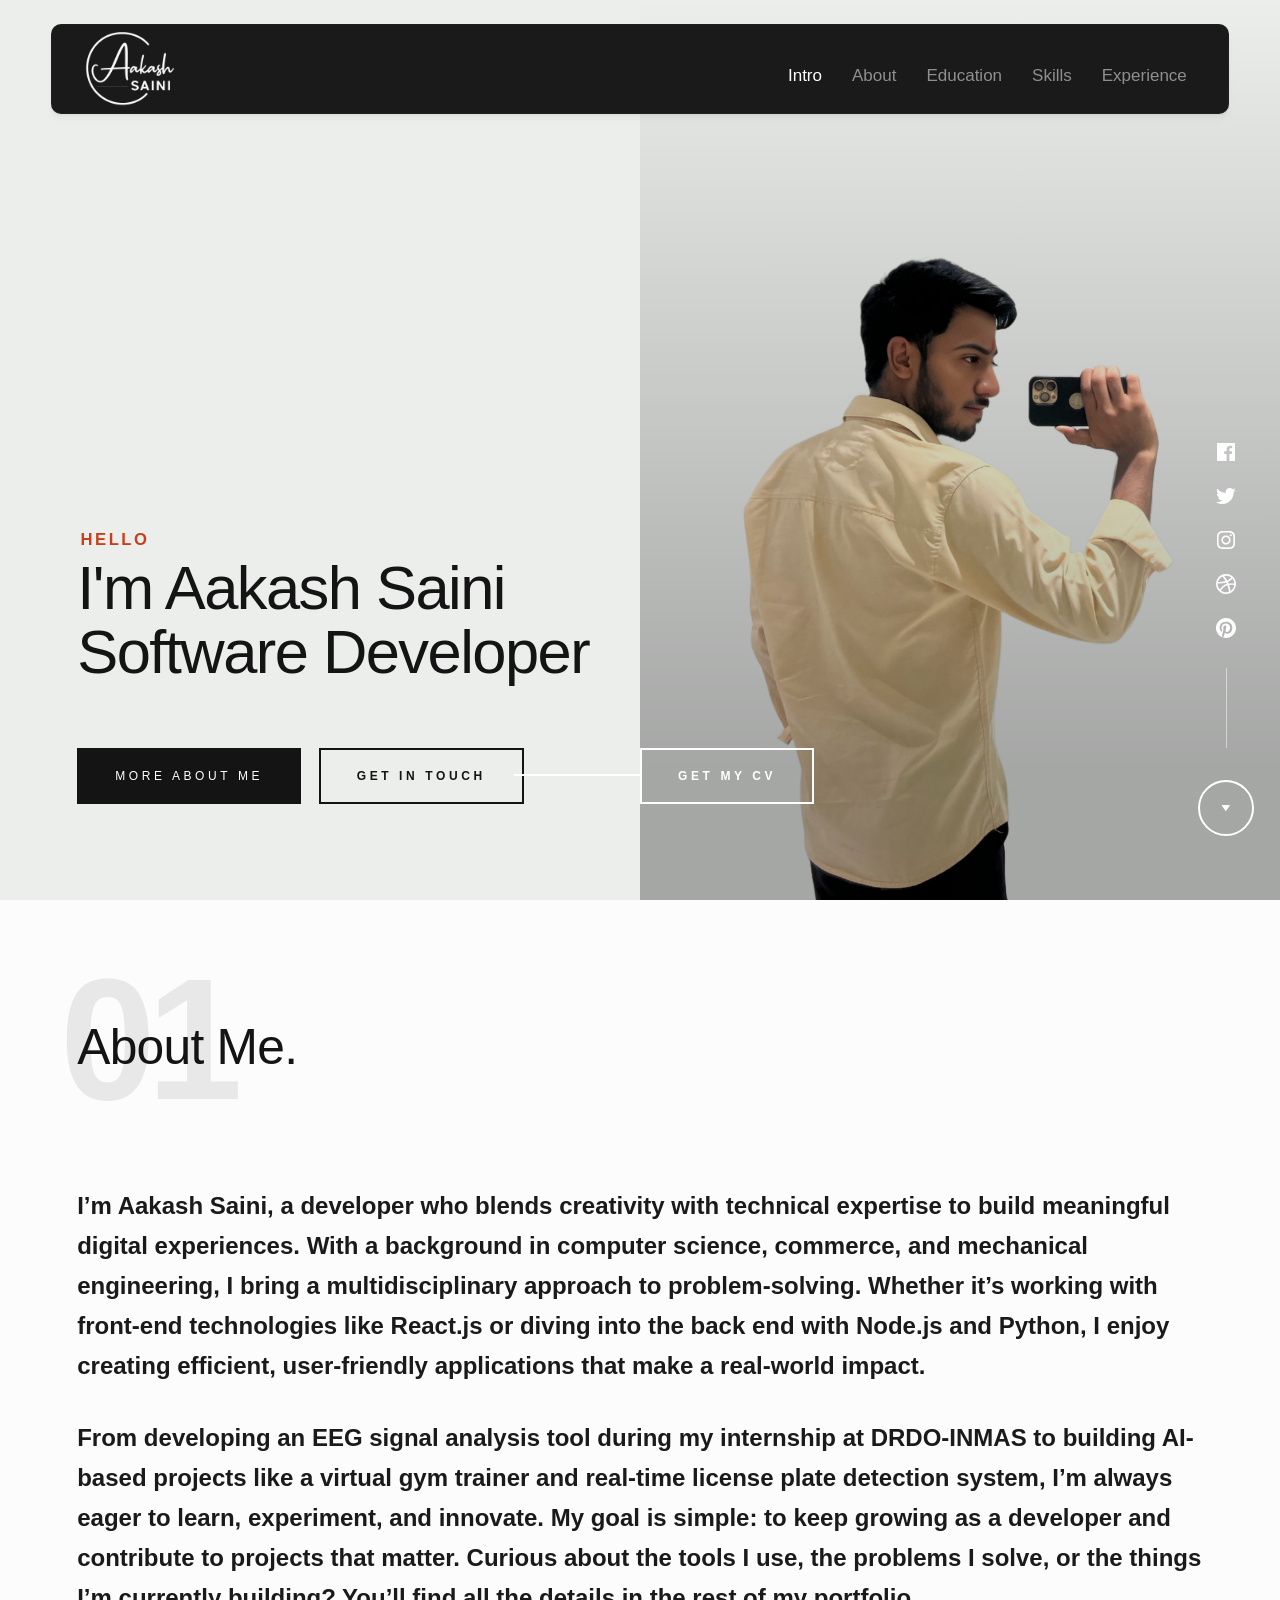
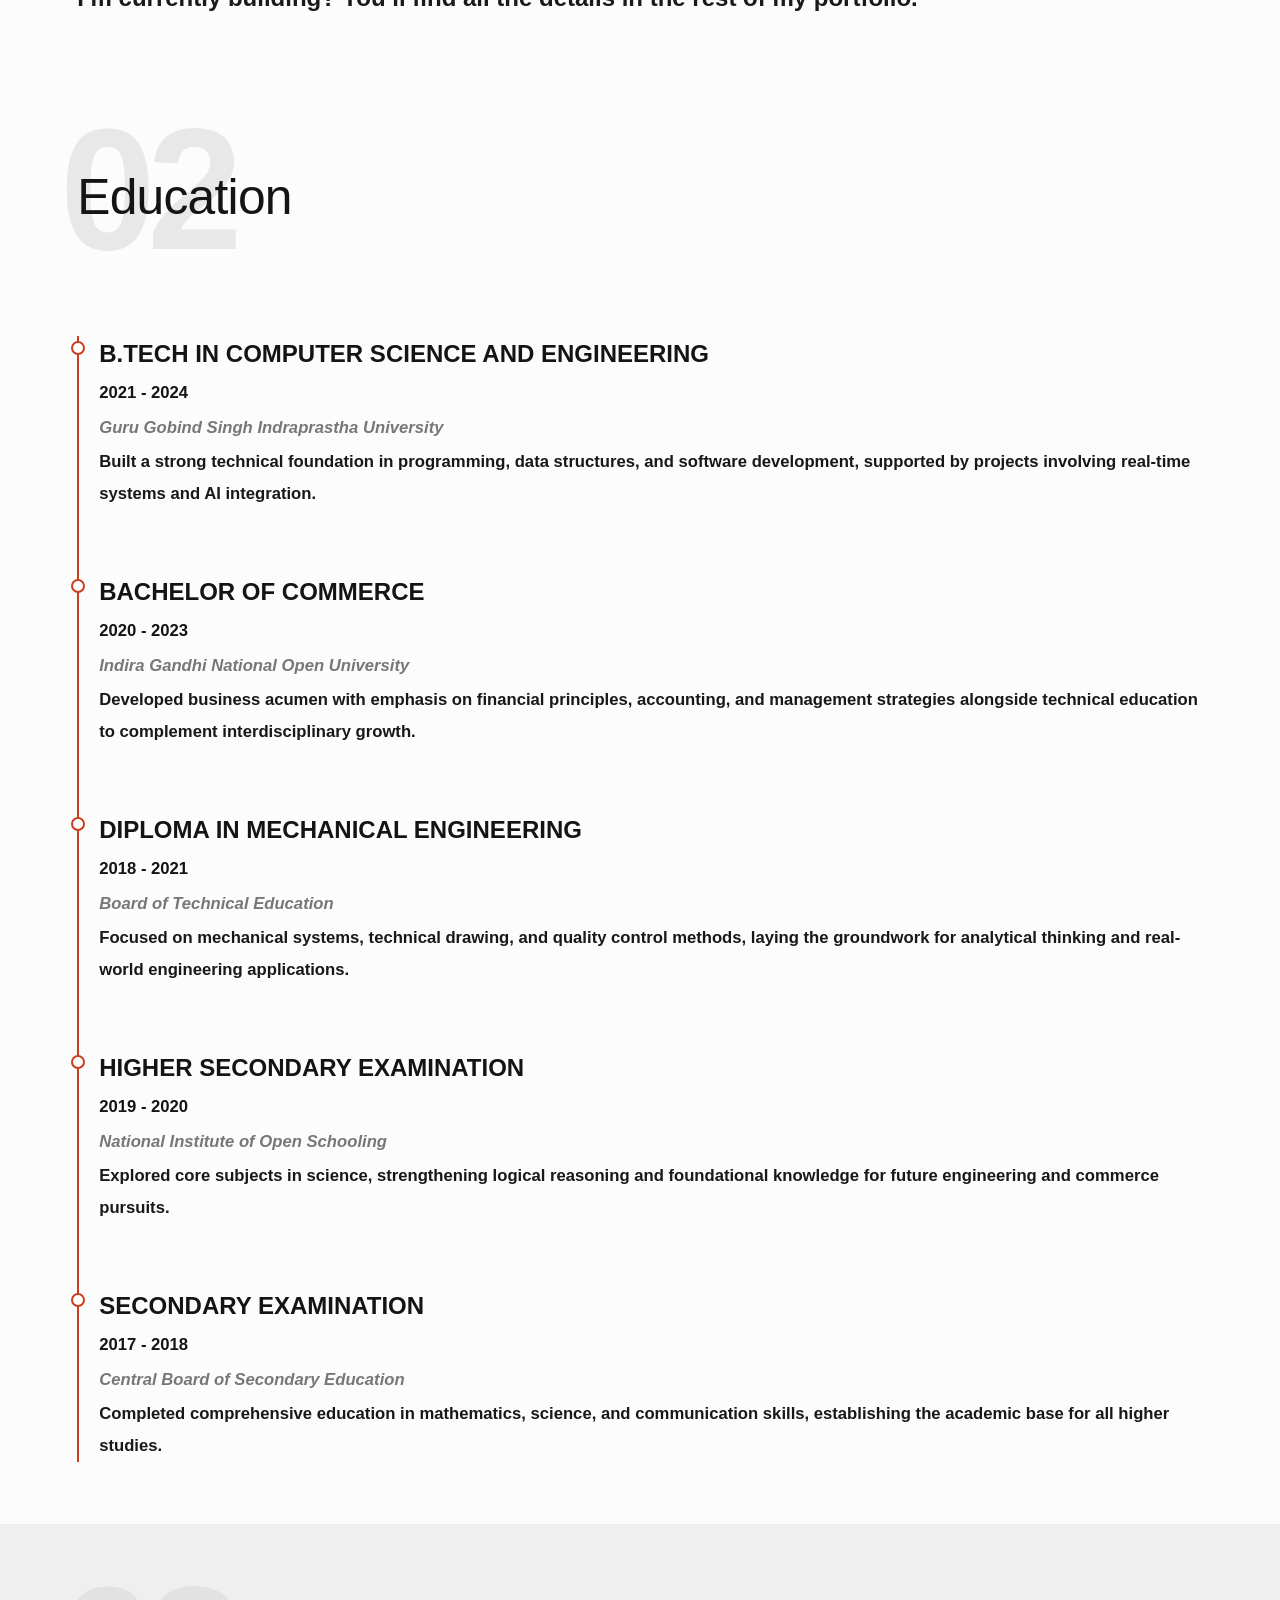
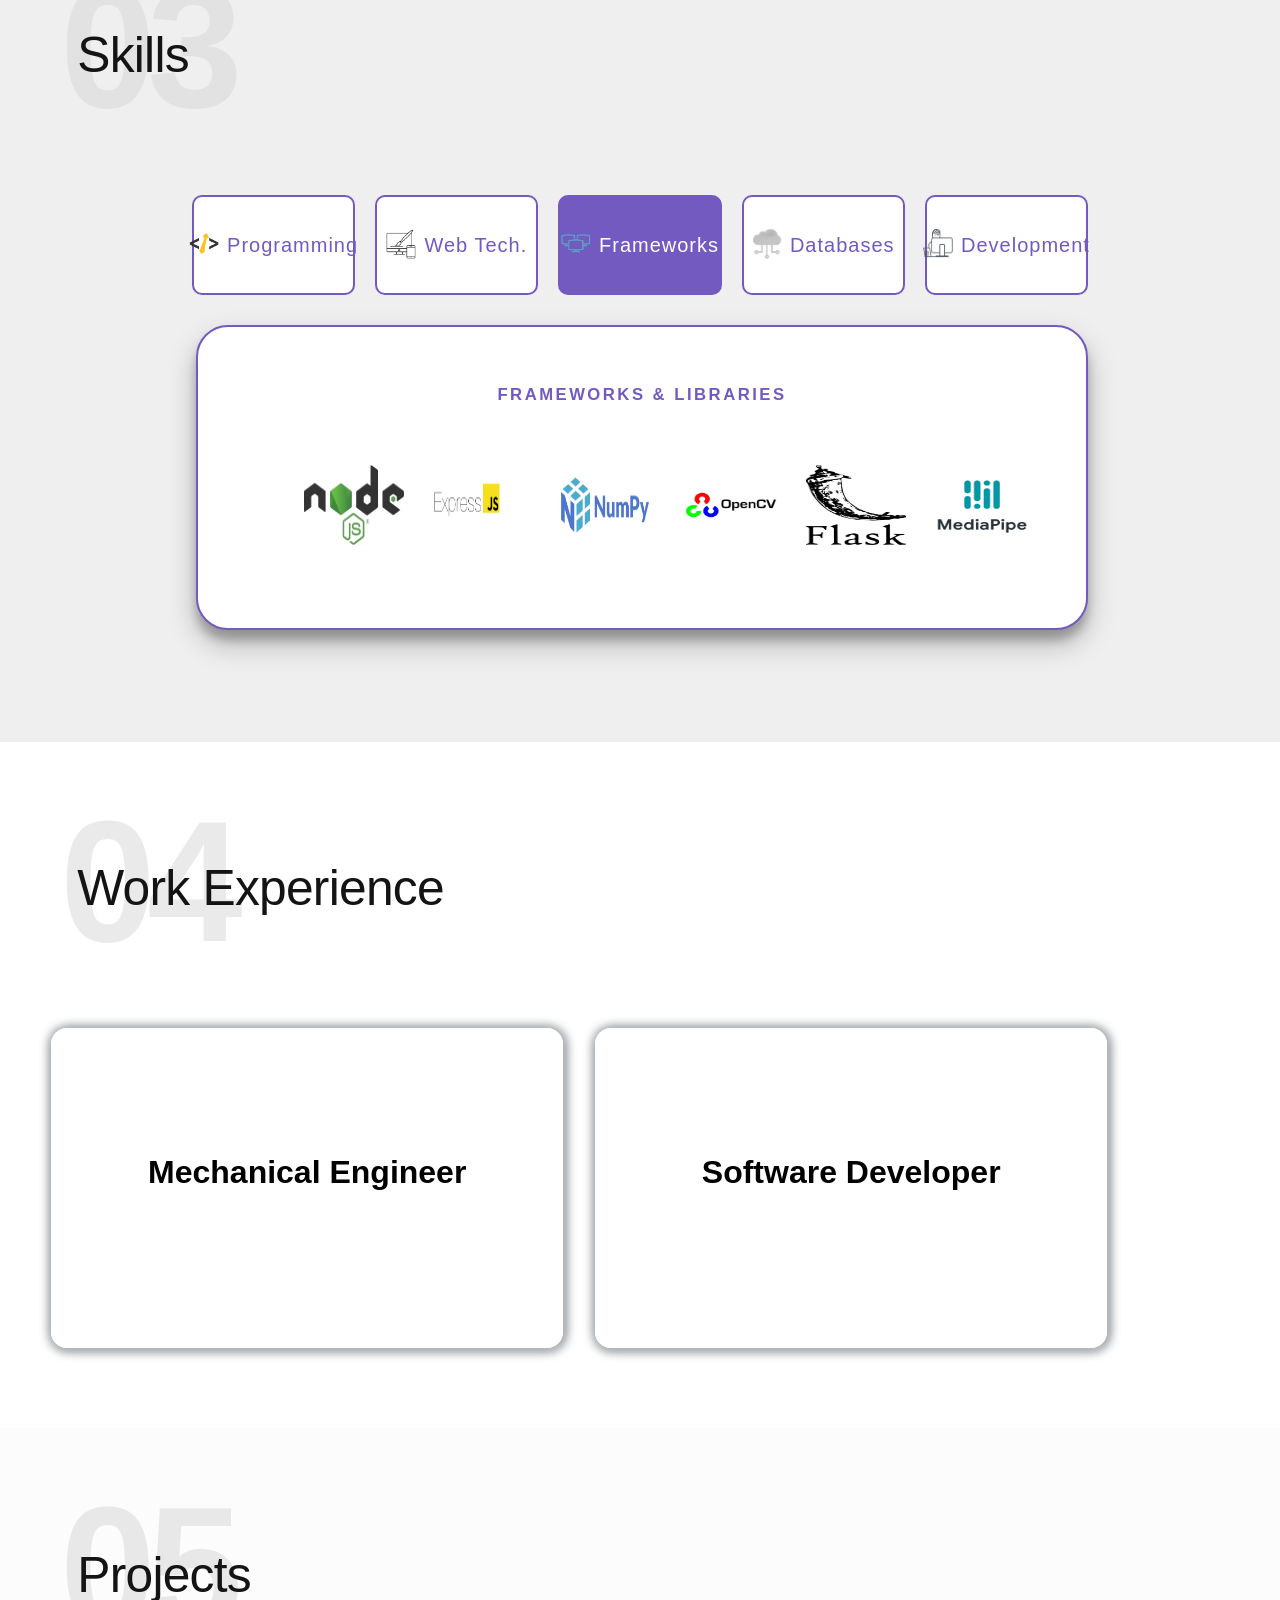
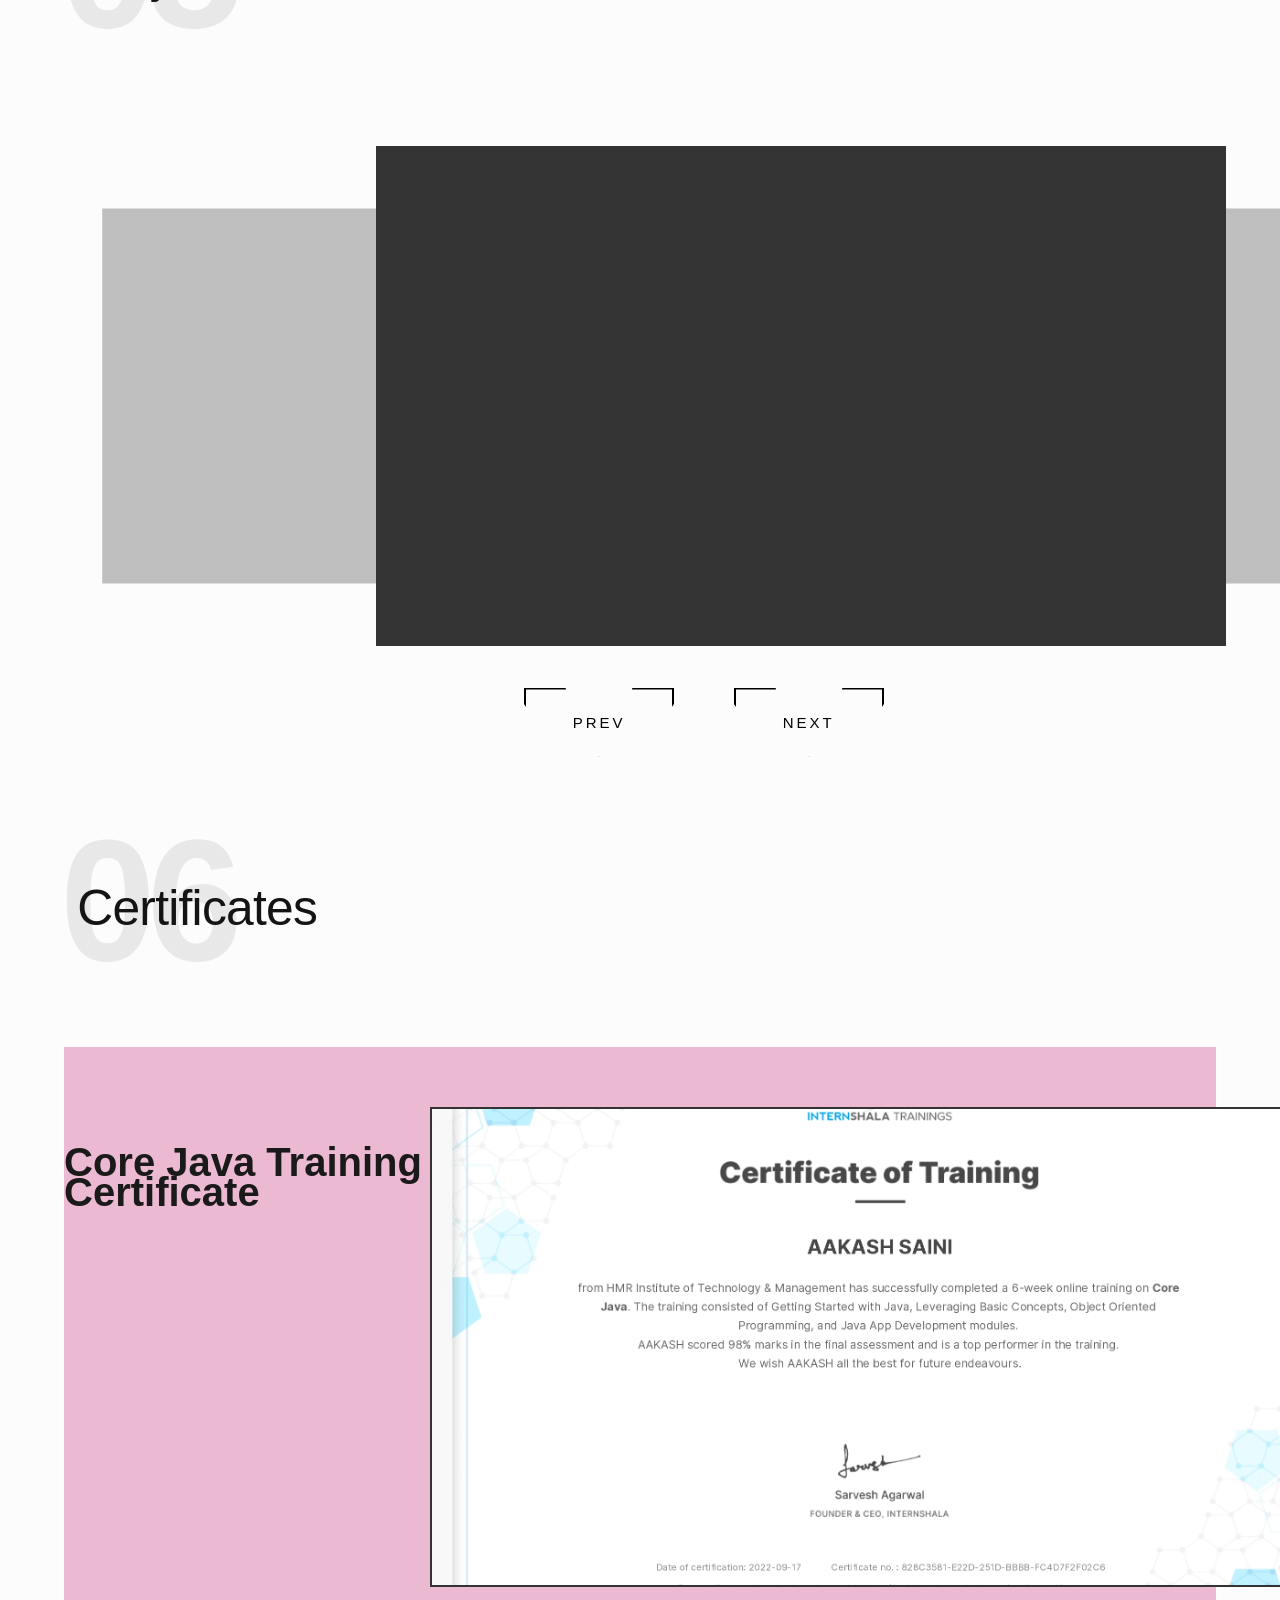
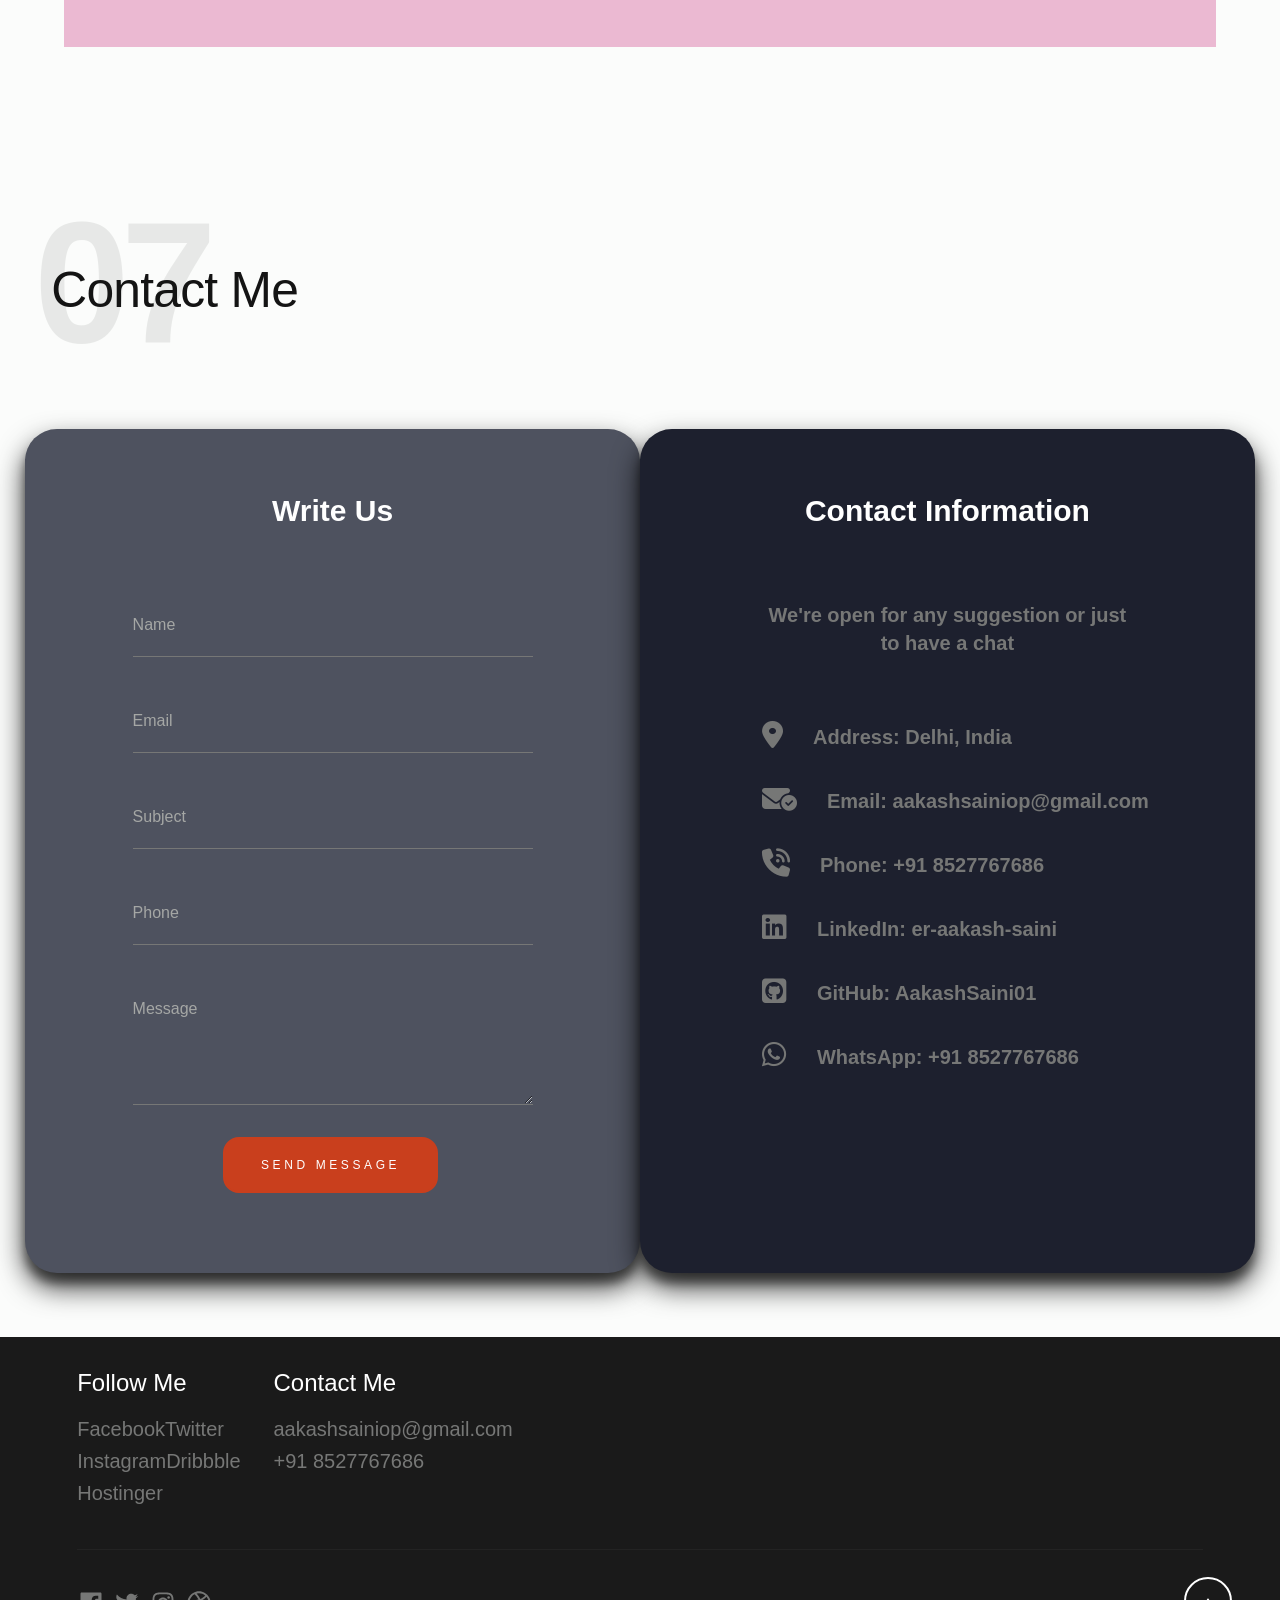
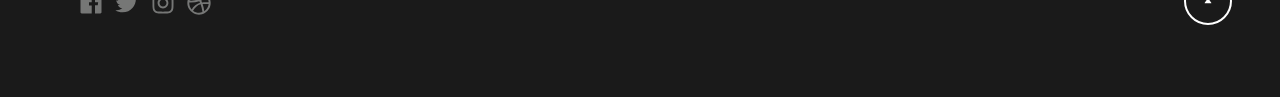
==== commit 65117015: "commit" ====
--- a/public/index.html
+++ b/public/index.html
@@ -6,7 +6,11 @@
     <!--- basic page needs
     ================================================== -->
     <meta charset="utf-8">
-    <meta name="viewport" content="width=device-width, initial-scale=1">
+    <meta name="viewport" content="width=device-width, initial-scale=1.0">
+    <link rel="stylesheet" href="https://cdnjs.cloudflare.com/ajax/libs/font-awesome/6.5.0/css/all.min.css"
+        integrity="sha512-..." crossorigin="anonymous" referrerpolicy="no-referrer" />
+
+    <!-- <meta name="viewport" content="width=device-width, initial-scale=1"> -->
     <title>Aakash Saini</title>
 
     <!-- <script>
@@ -30,9 +34,9 @@
 
 </head>
 
-<div id="root"></div>
 
 <body id="top">
+    <div id="root"></div>
     <!-- preloader
     ================================================== -->
     <div id="preloader">
@@ -105,7 +109,7 @@
             <ul class="s-intro__social social-list">
                 <li>
                     <a href="https://www.facebook.com/">
-                        <svg xmlns="http://www.w3.org/2000/svg" width="24" height="24" viewBox="0 0 24 24"
+                        <svg xmlns="https://www.w3.org/2000/svg" width="24" height="24" viewBox="0 0 24 24"
                             style="fill:rgba(0, 0, 0, 1);">
                             <path
                                 d="M20,3H4C3.447,3,3,3.448,3,4v16c0,0.552,0.447,1,1,1h8.615v-6.96h-2.338v-2.725h2.338v-2c0-2.325,1.42-3.592,3.5-3.592 c0.699-0.002,1.399,0.034,2.095,0.107v2.42h-1.435c-1.128,0-1.348,0.538-1.348,1.325v1.735h2.697l-0.35,2.725h-2.348V21H20 c0.553,0,1-0.448,1-1V4C21,3.448,20.553,3,20,3z">
@@ -116,7 +120,7 @@
                 </li>
                 <li>
                     <a href="#0">
-                        <svg xmlns="http://www.w3.org/2000/svg" width="24" height="24" viewBox="0 0 24 24"
+                        <svg xmlns="https://www.w3.org/2000/svg" width="24" height="24" viewBox="0 0 24 24"
                             style="fill:rgba(0, 0, 0, 1);">
                             <path
                                 d="M19.633,7.997c0.013,0.175,0.013,0.349,0.013,0.523c0,5.325-4.053,11.461-11.46,11.461c-2.282,0-4.402-0.661-6.186-1.809 c0.324,0.037,0.636,0.05,0.973,0.05c1.883,0,3.616-0.636,5.001-1.721c-1.771-0.037-3.255-1.197-3.767-2.793 c0.249,0.037,0.499,0.062,0.761,0.062c0.361,0,0.724-0.05,1.061-0.137c-1.847-0.374-3.23-1.995-3.23-3.953v-0.05 c0.537,0.299,1.16,0.486,1.82,0.511C3.534,9.419,2.823,8.184,2.823,6.787c0-0.748,0.199-1.434,0.548-2.032 c1.983,2.443,4.964,4.04,8.306,4.215c-0.062-0.3-0.1-0.611-0.1-0.923c0-2.22,1.796-4.028,4.028-4.028 c1.16,0,2.207,0.486,2.943,1.272c0.91-0.175,1.782-0.512,2.556-0.973c-0.299,0.935-0.936,1.721-1.771,2.22 c0.811-0.088,1.597-0.312,2.319-0.624C21.104,6.712,20.419,7.423,19.633,7.997z">
@@ -127,7 +131,7 @@
                 </li>
                 <li>
                     <a href="#0">
-                        <svg xmlns="http://www.w3.org/2000/svg" width="24" height="24" viewBox="0 0 24 24"
+                        <svg xmlns="https://www.w3.org/2000/svg" width="24" height="24" viewBox="0 0 24 24"
                             style="fill:rgba(0, 0, 0, 1);">
                             <path
                                 d="M11.999,7.377c-2.554,0-4.623,2.07-4.623,4.623c0,2.554,2.069,4.624,4.623,4.624c2.552,0,4.623-2.07,4.623-4.624 C16.622,9.447,14.551,7.377,11.999,7.377L11.999,7.377z M11.999,15.004c-1.659,0-3.004-1.345-3.004-3.003 c0-1.659,1.345-3.003,3.004-3.003s3.002,1.344,3.002,3.003C15.001,13.659,13.658,15.004,11.999,15.004L11.999,15.004z">
@@ -142,7 +146,7 @@
                 </li>
                 <li>
                     <a href="#0">
-                        <svg xmlns="http://www.w3.org/2000/svg" width="24" height="24" viewBox="0 0 24 24"
+                        <svg xmlns="https://www.w3.org/2000/svg" width="24" height="24" viewBox="0 0 24 24"
                             style="fill: rgba(0, 0, 0, 1);">
                             <path
                                 d="M20.66 6.98a9.932 9.932 0 0 0-3.641-3.64C15.486 2.447 13.813 2 12 2s-3.486.447-5.02 1.34c-1.533.893-2.747 2.107-3.64 3.64S2 10.187 2 12s.446 3.487 1.34 5.02a9.924 9.924 0 0 0 3.641 3.64C8.514 21.553 10.187 22 12 22s3.486-.447 5.02-1.34a9.932 9.932 0 0 0 3.641-3.64C21.554 15.487 22 13.813 22 12s-.446-3.487-1.34-5.02zM12 3.66c2 0 3.772.64 5.32 1.919-.92 1.174-2.286 2.14-4.1 2.9-1.002-1.813-2.088-3.327-3.261-4.54A7.715 7.715 0 0 1 12 3.66zM5.51 6.8a8.116 8.116 0 0 1 2.711-2.22c1.212 1.201 2.325 2.7 3.34 4.5-2 .6-4.114.9-6.341.9-.573 0-1.006-.013-1.3-.04A8.549 8.549 0 0 1 5.51 6.8zM3.66 12c0-.054.003-.12.01-.2.007-.08.01-.146.01-.2.254.014.641.02 1.161.02 2.666 0 5.146-.367 7.439-1.1.187.373.381.793.58 1.26-1.32.293-2.674 1.006-4.061 2.14S6.4 16.247 5.76 17.5c-1.4-1.587-2.1-3.42-2.1-5.5zM12 20.34c-1.894 0-3.594-.587-5.101-1.759.601-1.187 1.524-2.322 2.771-3.401 1.246-1.08 2.483-1.753 3.71-2.02a29.441 29.441 0 0 1 1.56 6.62 8.166 8.166 0 0 1-2.94.56zm7.08-3.96a8.351 8.351 0 0 1-2.58 2.621c-.24-2.08-.7-4.107-1.379-6.081.932-.066 1.765-.1 2.5-.1.799 0 1.686.034 2.659.1a8.098 8.098 0 0 1-1.2 3.46zm-1.24-5c-1.16 0-2.233.047-3.22.14a27.053 27.053 0 0 0-.68-1.62c2.066-.906 3.532-2.006 4.399-3.3 1.2 1.414 1.854 3.027 1.96 4.84-.812-.04-1.632-.06-2.459-.06z">
@@ -153,7 +157,7 @@
                 </li>
                 <li>
                     <a href="#0">
-                        <svg xmlns="http://www.w3.org/2000/svg" width="24" height="24" viewBox="0 0 24 24"
+                        <svg xmlns="https://www.w3.org/2000/svg" width="24" height="24" viewBox="0 0 24 24"
                             style="fill: rgba(0, 0, 0, 1);">
                             <path
                                 d="M11.99 2C6.472 2 2 6.473 2 11.99c0 4.232 2.633 7.85 6.35 9.306-.088-.79-.166-2.006.034-2.868.182-.78 1.172-4.966 1.172-4.966s-.299-.599-.299-1.484c0-1.388.805-2.425 1.808-2.425.853 0 1.264.64 1.264 1.407 0 .858-.546 2.139-.827 3.327-.235.994.499 1.805 1.479 1.805 1.775 0 3.141-1.872 3.141-4.575 0-2.392-1.719-4.064-4.173-4.064-2.843 0-4.512 2.132-4.512 4.335 0 .858.331 1.779.744 2.28a.3.3 0 0 1 .069.286c-.076.315-.245.994-.277 1.133-.044.183-.145.222-.335.134-1.247-.581-2.027-2.405-2.027-3.871 0-3.151 2.289-6.045 6.601-6.045 3.466 0 6.159 2.469 6.159 5.77 0 3.444-2.171 6.213-5.184 6.213-1.013 0-1.964-.525-2.29-1.146l-.623 2.374c-.225.868-.834 1.956-1.241 2.62a10 10 0 0 0 2.958.445c5.517 0 9.99-4.473 9.99-9.99S17.507 2 11.99 2">
@@ -165,7 +169,8 @@
             </ul> <!-- end s-intro__social -->
 
             <div class="s-intro__content-media">
-                <img src="./assets/images/intro-bg.jpg" srcset="./assets/images/intro-bg.jpg 1x, images/intro-bg.jpg 2x" alt="">
+                <img src="./assets/images/intro-bg.jpg" srcset="./assets/images/intro-bg.jpg 1x, images/intro-bg.jpg 2x"
+                    alt="">
             </div> <!-- s-intro__content-media -->
 
             <div class="s-intro__btn-download">
@@ -175,7 +180,7 @@
             <div class="s-intro__scroll-down">
                 <a href="#about" class="smoothscroll">
                     <div class="scroll-icon">
-                        <svg xmlns="http://www.w3.org/2000/svg" width="24" height="24" viewBox="0 0 24 24"
+                        <svg xmlns="https://www.w3.org/2000/svg" width="24" height="24" viewBox="0 0 24 24"
                             style="fill: rgba(0, 0, 0, 1);">
                             <path
                                 d="M11.178 19.569a.998.998 0 0 0 1.644 0l9-13A.999.999 0 0 0 21 5H3a1.002 1.002 0 0 0-.822 1.569l9 13z">
@@ -298,7 +303,7 @@
 
         <!-- # Skills 
         ================================================== -->
-        <skills class="section-skills">
+        <section class="section-skills">
             <section id="skills" class="s-skills target-section">
                 <div class="row">
                     <div class="column xl-12">
@@ -310,18 +315,18 @@
 
             <div class="skills tab-wrapper-box">
                 <div class="button-wrapper">
-                    <div class="tab-btn btn-primary" data-tab="programming"><img src="./assets/images/ProgrammingLanguages.png"
-                            alt="">Programming
-                    </div>
-                    <div class="tab-btn btn-primary" data-tab="webTechnologies"><img src="./assets/images/WebTechnologies.png"
-                            alt="">Web Tech. </div>
+                    <div class="tab-btn btn-primary" data-tab="programming"><img
+                            src="./assets/images/ProgrammingLanguages.png" alt="">Programming
+                    </div>
+                    <div class="tab-btn btn-primary" data-tab="webTechnologies"><img
+                            src="./assets/images/WebTechnologies.png" alt="">Web Tech. </div>
                     <div class="tab-btn btn-primary active" data-tab="frameworks"><img
                             src="./assets/images/FrameworksLibraries.png" alt="">Frameworks</div>
                     <div class="tab-btn btn-primary" data-tab="databases"><img src="./assets/images/Databases.png"
                             alt="">Databases
                     </div>
-                    <div class="tab-btn btn-primary" data-tab="development"><img src="./assets/images/DevelopmentPlatforms.png"
-                            alt="">Development </div>
+                    <div class="tab-btn btn-primary" data-tab="development"><img
+                            src="./assets/images/DevelopmentPlatforms.png" alt="">Development </div>
                 </div>
                 <div class="tab-content">
                     <div id="programming" class="tab-pane">
@@ -371,11 +376,11 @@
                     </div>
                 </div>
             </div>
-        </skills>
+        </section>
 
 
         <!-- # Work Experience ================================================== -->
-        <experience class="section-experience">
+        <section class="section-experience">
             <section id="experience" class="s-experience target-section">
                 <div class="row">
                     <div class="column xl-12">
@@ -421,34 +426,15 @@
                             </div>
                         </div>
                     </div>
-
-                    <!-- <div class="col-md-4 col-sm-6">
-                        <div class="book">
-                            <div class="content">
-                                <p><strong> INMAS, DRDO </strong>Delhi, India <br>
-                                    <em>Jul 2023 – Aug 2023</em>
-                                </p>
-                                <br>
-                                <ul>
-                                    <li>Built EEG signal analysis tool (HTML, CSS, Python)</li>
-                                    <li>Used MNE for signal processing & plotting</li>
-                                    <li>Designed user-friendly data interface</li>
-                                </ul>
-                            </div>
-                            <div class="cover">
-                                <p class="cover-role">Software Developer</p>
-                            </div>
-                        </div>
-                    </div> -->
                 </div>
             </div>
-        </experience>
+        </section>
 
 
         <!-- # Projects ================================================== -->
 
-        <projects class="s-projects">
-            <section id="experience" class="s-experience target-section">
+        <section class="s-projects">
+            <section id="projects" class="s-experience target-section">
                 <div class="row">
                     <div class="column xl-12">
                         <div class="section-header" data-num="05">
@@ -461,27 +447,21 @@
             <section class="projectCarousel">
                 <ul class="carousel">
                     <li class="items main-pos" id="1">
-                        <p>1</p>
+                        <iframe src="https://aakashsaini-ten.vercel.app/" width="100%" height="100%"
+                            frameborder="0"></iframe>
                     </li>
                     <li class="items right-pos" id="2">
-                        <iframe src="https://aakashsaini-five.vercel.app/" width="100%" height="100%"
+                        <iframe src="https://larksper.vercel.app/" width="100%" height="100%" frameborder="0"></iframe>
+                    </li>
+                    <li class="items back-pos" id="3">
+                        <iframe src="https://aakashsaini-ten.vercel.app/" width="100%" height="100%"
                             frameborder="0"></iframe>
                     </li>
-                    <li class="items back-pos" id="3">
-                        <img src="http://farm9.staticflickr.com/8337/8234711202_831b23a2b7.jpg" />
+                    <li class="items back-pos" id="4">
+                        <iframe src="https://larksper.vercel.app/" width="100%" height="100%" frameborder="0"></iframe>
                     </li>
-                    <li class="items back-pos" id="4">
-                        <iframe width="100%" height="100%" src="https://larksper.vercel.app/" frameborder="0"></iframe>
-                    </li>
-                    <li class="items back-pos" id="5">
-                        <iframe src="https://player.vimeo.com/video/19464611" width="500" height="281" frameborder="0"
-                            webkitAllowFullScreen mozallowfullscreen allowFullScreen></iframe>
-                    </li>
-                    <li class="items back-pos" id="6">
-                        <img src="http://woofie2.pixiq.com/files/cache/20030323_img_7465_3072_x_2048_619x413.jpg" />
-                    </li>
-                    <li class="items left-pos" id="7"><img
-                            src="http://www.mishes.com/wp-content/uploads/2011/12/FlickrMonday07.jpg" />
+                    <li class="items left-pos" id="5"><iframe src="https://aakashsaini-ten.vercel.app/" width="100%"
+                            height="100%" frameborder="0"></iframe>
                     </li>
                 </ul>
                 <span>
@@ -489,8 +469,119 @@
                     <button class="buttons" id="next"><span>Next</span></button>
                 </span>
             </section>
-        </projects>
-
+        </section>
+
+
+        <!-- # Certificate ================================================== -->
+        <div class="s-certificate">
+            <section id="certificate" class="s-certificate target-section">
+                <div class="row">
+                    <div class="column xl-12">
+                        <div class="section-header" data-num="06">
+                            <h2 class="text-display-title">Certificates</h2>
+                        </div> <!-- end section-header -->
+                    </div>
+                </div>
+
+                <section id="carousel-section">
+                    <div id="carousel-wrapper">
+                        <div id="menu">
+                            <div id="current-option">
+                                <span id="current-option-text1" data-previous-text="" data-next-text=""></span>
+                                <span id="current-option-text2" data-previous-text="" data-next-text=""></span>
+                            </div>
+                            <button id="previous-option"></button>
+                            <button id="next-option"></button>
+                        </div>
+                        <div id="image"></div>
+                    </div>
+                </section>
+            </section>
+        </div>
+
+
+
+        <!-- # Contact ================================================== -->
+
+        <section id="contact" class="s-contact target-section">
+
+            <div class="row s-contact__content">
+                <div class="row">
+                    <div class="column xl-12">
+                        <div class="section-header" data-num="07">
+                            <h2 class="text-display-title">Contact Me</h2>
+                        </div> <!-- end section-header -->
+                    </div>
+                </div>
+
+                <section class="certificate-box">
+                    <div class="row">
+                        <div class="col-6 xl-6 s-contact__form">
+                            <h3>Write Us</h3>
+                            <form id="contact-form" method="post" action="">
+                                <input class="form-made" placeholder="Name" type="text" id="name" name="name" required>
+
+                                <input class="form-made" placeholder="Email" type="email" id="email" name="email"
+                                    required>
+
+                                <input class="form-made" placeholder="Subject" type="text" id="subject" name="subject"
+                                    required>
+
+                                <input class="form-made" placeholder="Phone" type="tel" id="phone" name="phone"
+                                    required>
+
+                                <textarea class="form-made" placeholder="Message" id="message" name="message" rows="1"
+                                    required></textarea>
+
+                                <button type="submit" class="btn btn--primary">Send Message</button>
+                                <div class="form-message"></div>
+                            </form>
+                        </div>
+                        <div class="col-6 xl-6 s-contact__info">
+                            <h3>Contact Information</h3>
+                            <h5>We're open for any suggestion or just to have a chat</h5>
+                            <ul class="contact-information">
+                                <div class="social-media">
+                                    <i class="fa-solid fa-location-dot"></i>
+                                    <a href="https://www.google.com/maps/place/Delhi,+India" target="_blank">
+                                        <p>Address: Delhi, India</p>
+                                    </a>
+                                </div>
+                                <div class="social-media">
+                                    <i class="fa-solid fa-envelope-circle-check"></i>
+                                    <a href="mailto:aakashsainiop@gmail.com">
+                                        <p>Email: aakashsainiop@gmail.com</p>
+                                    </a>
+                                </div>
+                                <div class="social-media">
+                                    <i class="fa-solid fa-phone-volume"></i>
+                                    <a href="tel:+918527767686">
+                                        <p>Phone: +91 8527767686</p>
+                                    </a>
+                                </div>
+                                <div class="social-media">
+                                    <i class="fa-brands fa-linkedin"></i>
+                                    <a href="https://www.linkedin.com/in/er-aakash-saini" target="_blank">
+                                        <p>LinkedIn: er-aakash-saini</p>
+                                    </a>
+                                </div>
+                                <div class="social-media">
+                                    <i class="fa-brands fa-square-github"></i>
+                                    <a href="https://github.com/AakashSaini01" target="_blank">
+                                        <p>GitHub: AakashSaini01</p>
+                                    </a>
+                                </div>
+                                <div class="social-media">
+                                    <i class="fa-brands fa-whatsapp"></i>
+                                    <a href="https://wa.me/918527767686" target="_blank">
+                                        <p>WhatsApp: +91 8527767686</p>
+                                    </a>
+                                </div>
+                            </ul>
+                        </div>
+                    </div>
+                </section>
+        </section> <!-- end s-contact -->
 
         <!-- # footer ================================================== -->
         <footer id="footer" class="s-footer target-section">
@@ -544,7 +635,7 @@
                     <ul class="s-footer__social social-list">
                         <li>
                             <a href="#0">
-                                <svg xmlns="http://www.w3.org/2000/svg" width="24" height="24" viewBox="0 0 24 24"
+                                <svg xmlns="https://www.w3.org/2000/svg" width="24" height="24" viewBox="0 0 24 24"
                                     style="fill:rgba(0, 0, 0, 1);">
                                     <path
                                         d="M20,3H4C3.447,3,3,3.448,3,4v16c0,0.552,0.447,1,1,1h8.615v-6.96h-2.338v-2.725h2.338v-2c0-2.325,1.42-3.592,3.5-3.592 c0.699-0.002,1.399,0.034,2.095,0.107v2.42h-1.435c-1.128,0-1.348,0.538-1.348,1.325v1.735h2.697l-0.35,2.725h-2.348V21H20 c0.553,0,1-0.448,1-1V4C21,3.448,20.553,3,20,3z">
@@ -555,7 +646,7 @@
                         </li>
                         <li>
                             <a href="#0">
-                                <svg xmlns="http://www.w3.org/2000/svg" width="24" height="24" viewBox="0 0 24 24"
+                                <svg xmlns="https://www.w3.org/2000/svg" width="24" height="24" viewBox="0 0 24 24"
                                     style="fill:rgba(0, 0, 0, 1);">
                                     <path
                                         d="M19.633,7.997c0.013,0.175,0.013,0.349,0.013,0.523c0,5.325-4.053,11.461-11.46,11.461c-2.282,0-4.402-0.661-6.186-1.809 c0.324,0.037,0.636,0.05,0.973,0.05c1.883,0,3.616-0.636,5.001-1.721c-1.771-0.037-3.255-1.197-3.767-2.793 c0.249,0.037,0.499,0.062,0.761,0.062c0.361,0,0.724-0.05,1.061-0.137c-1.847-0.374-3.23-1.995-3.23-3.953v-0.05 c0.537,0.299,1.16,0.486,1.82,0.511C3.534,9.419,2.823,8.184,2.823,6.787c0-0.748,0.199-1.434,0.548-2.032 c1.983,2.443,4.964,4.04,8.306,4.215c-0.062-0.3-0.1-0.611-0.1-0.923c0-2.22,1.796-4.028,4.028-4.028 c1.16,0,2.207,0.486,2.943,1.272c0.91-0.175,1.782-0.512,2.556-0.973c-0.299,0.935-0.936,1.721-1.771,2.22 c0.811-0.088,1.597-0.312,2.319-0.624C21.104,6.712,20.419,7.423,19.633,7.997z">
@@ -566,7 +657,7 @@
                         </li>
                         <li>
                             <a href="#0">
-                                <svg xmlns="http://www.w3.org/2000/svg" width="24" height="24" viewBox="0 0 24 24"
+                                <svg xmlns="https://www.w3.org/2000/svg" width="24" height="24" viewBox="0 0 24 24"
                                     style="fill:rgba(0, 0, 0, 1);">
                                     <path
                                         d="M11.999,7.377c-2.554,0-4.623,2.07-4.623,4.623c0,2.554,2.069,4.624,4.623,4.624c2.552,0,4.623-2.07,4.623-4.624 C16.622,9.447,14.551,7.377,11.999,7.377L11.999,7.377z M11.999,15.004c-1.659,0-3.004-1.345-3.004-3.003 c0-1.659,1.345-3.003,3.004-3.003s3.002,1.344,3.002,3.003C15.001,13.659,13.658,15.004,11.999,15.004L11.999,15.004z">
@@ -581,7 +672,7 @@
                         </li>
                         <li>
                             <a href="#0">
-                                <svg xmlns="http://www.w3.org/2000/svg" width="24" height="24" viewBox="0 0 24 24"
+                                <svg xmlns="https://www.w3.org/2000/svg" width="24" height="24" viewBox="0 0 24 24"
                                     style="fill: rgba(0, 0, 0, 1);">
                                     <path
                                         d="M20.66 6.98a9.932 9.932 0 0 0-3.641-3.64C15.486 2.447 13.813 2 12 2s-3.486.447-5.02 1.34c-1.533.893-2.747 2.107-3.64 3.64S2 10.187 2 12s.446 3.487 1.34 5.02a9.924 9.924 0 0 0 3.641 3.64C8.514 21.553 10.187 22 12 22s3.486-.447 5.02-1.34a9.932 9.932 0 0 0 3.641-3.64C21.554 15.487 22 13.813 22 12s-.446-3.487-1.34-5.02zM12 3.66c2 0 3.772.64 5.32 1.919-.92 1.174-2.286 2.14-4.1 2.9-1.002-1.813-2.088-3.327-3.261-4.54A7.715 7.715 0 0 1 12 3.66zM5.51 6.8a8.116 8.116 0 0 1 2.711-2.22c1.212 1.201 2.325 2.7 3.34 4.5-2 .6-4.114.9-6.341.9-.573 0-1.006-.013-1.3-.04A8.549 8.549 0 0 1 5.51 6.8zM3.66 12c0-.054.003-.12.01-.2.007-.08.01-.146.01-.2.254.014.641.02 1.161.02 2.666 0 5.146-.367 7.439-1.1.187.373.381.793.58 1.26-1.32.293-2.674 1.006-4.061 2.14S6.4 16.247 5.76 17.5c-1.4-1.587-2.1-3.42-2.1-5.5zM12 20.34c-1.894 0-3.594-.587-5.101-1.759.601-1.187 1.524-2.322 2.771-3.401 1.246-1.08 2.483-1.753 3.71-2.02a29.441 29.441 0 0 1 1.56 6.62 8.166 8.166 0 0 1-2.94.56zm7.08-3.96a8.351 8.351 0 0 1-2.58 2.621c-.24-2.08-.7-4.107-1.379-6.081.932-.066 1.765-.1 2.5-.1.799 0 1.686.034 2.659.1a8.098 8.098 0 0 1-1.2 3.46zm-1.24-5c-1.16 0-2.233.047-3.22.14a27.053 27.053 0 0 0-.68-1.62c2.066-.906 3.532-2.006 4.399-3.3 1.2 1.414 1.854 3.027 1.96 4.84-.812-.04-1.632-.06-2.459-.06z">
@@ -593,19 +684,12 @@
                     </ul>
                 </div> <!-- end section-footer__social -->
 
-                <div class="column xl-6 lg-12">
-                    <p class="ss-copyright">
-                        <span>© Copyright Hudson 2023</span>
-                        <span>Design by <a href="https://styleshout.com/">StyleShout</a> Distribution by <a
-                                href="https://themewagon.com">ThemeWagon</a></span>
-                    </p>
-                </div>
 
             </div> <!-- end section-footer__bottom -->
 
             <div class="ss-go-top">
                 <a class="smoothscroll" title="Back to Top" href="#top">
-                    <svg xmlns="http://www.w3.org/2000/svg" width="24" height="24" viewBox="0 0 24 24"
+                    <svg xmlns="https://www.w3.org/2000/svg" width="24" height="24" viewBox="0 0 24 24"
                         style="fill: rgba(0, 0, 0, 1);">
                         <path
                             d="M5.536 21.886a1.004 1.004 0 0 0 1.033-.064l13-9a1 1 0 0 0 0-1.644l-13-9A1 1 0 0 0 5 3v18a1 1 0 0 0 .536.886z">
@@ -626,48 +710,23 @@
     <script src="./assets/js/main.js"></script>
 
     <script>
-        const buttons = document.querySelectorAll('.tab-btn');
-        const panes = document.querySelectorAll('.tab-pane');
-
-        buttons.forEach(btn => {
-            btn.addEventListener('click', () => {
-                // Remove active class from all buttons and panes
-                buttons.forEach(b => b.classList.remove('active'));
-                panes.forEach(p => p.classList.remove('active'));
-
-                // Add active class to clicked button and related pane
-                btn.classList.add('active');
-                document.getElementById(btn.dataset.tab).classList.add('active');
+        const tabButtons = document.querySelectorAll(".tab-button");
+        const tabContents = document.querySelectorAll(".tab-content");
+
+        tabButtons.forEach((button, index) => {
+            button.addEventListener("click", () => {
+                tabButtons.forEach((btn) => btn.classList.remove("active"));
+                tabContents.forEach((content) => content.classList.remove("active"));
+                button.classList.add("active");
+                tabContents[index].classList.add("active");
             });
         });
     </script>
 
-    <script>
-        const tabButtons = document.querySelectorAll(".tab-btn");
-        const tabPanes = document.querySelectorAll(".tab-pane");
-
-        tabButtons.forEach((btn) => {
-            btn.addEventListener("click", () => {
-                // Remove 'active' class from all buttons and panes
-                tabButtons.forEach((b) => b.classList.remove("active"));
-                tabPanes.forEach((pane) => pane.classList.remove("active"));
-
-                // Add 'active' to clicked button
-                btn.classList.add("active");
-
-                // Show the related tab pane
-                const targetId = btn.getAttribute("data-tab");
-                const targetPane = document.getElementById(targetId);
-                if (targetPane) {
-                    targetPane.classList.add("active");
-                }
-            });
-        });
-    </script>
 
     <!------------------------- Carousel -------------------------->
     <script>
-        var autoSwap = setInterval(swap, 3500);
+        var autoSwap = setInterval(swap, 4000);
 
         $('ul, span').hover(
             function () {
@@ -768,6 +827,77 @@
 
     </script>
 
+    <script>
+        const text1_options = [
+            "Core Java Training - Certificate",
+            "Full Stack Web Development - Certificate",
+            "Is life actually real?",
+            "How to learn JS in 2 months"
+        ];
+        const text2_options = [
+            "",
+            "",
+            "",
+            ""
+        ];
+        const color_options = ["#EBB9D2", "#FE9968", "#7FE0EB", "#6CE5B1"];
+        const image_options = [
+            "./assets/images/CoreJavaTrainingCertificate.jpg",
+            "./assets/images/EtonFullStack.jpg",
+            "./assets/images/EtonFullStack.jpg",
+            "./assets/images/EtonFullStack.jpg"
+        ];
+        var i = 0;
+        const currentOptionText1 = document.getElementById("current-option-text1");
+        const currentOptionText2 = document.getElementById("current-option-text2");
+        const currentOptionImage = document.getElementById("image");
+        const carousel = document.getElementById("carousel-wrapper");
+        const mainMenu = document.getElementById("menu");
+        const optionPrevious = document.getElementById("previous-option");
+        const optionNext = document.getElementById("next-option");
+
+        currentOptionText1.innerText = text1_options[i];
+        currentOptionText2.innerText = text2_options[i];
+        currentOptionImage.style.backgroundImage = "url(" + image_options[i] + ")";
+        mainMenu.style.background = color_options[i];
+
+        optionNext.onclick = function () {
+            i = (i + 1) % text1_options.length;
+            currentOptionText1.dataset.nextText = text1_options[i];
+            currentOptionText2.dataset.nextText = text2_options[i];
+            mainMenu.style.background = color_options[i];
+            carousel.classList.add("anim-next");
+
+            setTimeout(() => {
+                currentOptionImage.style.backgroundImage = "url(" + image_options[i] + ")";
+            }, 455);
+
+            setTimeout(() => {
+                currentOptionText1.innerText = text1_options[i];
+                currentOptionText2.innerText = text2_options[i];
+                carousel.classList.remove("anim-next");
+            }, 650);
+        };
+
+        optionPrevious.onclick = function () {
+            if (i === 0) i = text1_options.length;
+            i = i - 1;
+            currentOptionText1.dataset.previousText = text1_options[i];
+            currentOptionText2.dataset.previousText = text2_options[i];
+            mainMenu.style.background = color_options[i];
+            carousel.classList.add("anim-previous");
+
+            setTimeout(() => {
+                currentOptionImage.style.backgroundImage = "url(" + image_options[i] + ")";
+            }, 455);
+
+            setTimeout(() => {
+                currentOptionText1.innerText = text1_options[i];
+                currentOptionText2.innerText = text2_options[i];
+                carousel.classList.remove("anim-previous");
+            }, 650);
+        };
+    </script>
 
 </body>
 
--- a/public/assets/css/styles.css
+++ b/public/assets/css/styles.css
@@ -2007,7 +2007,7 @@
 }
 
 textarea {
-  min-height: calc(8 * var(--space));
+  min-height: calc(4 * var(--space));
 }
 
 input[type="email"]:focus,
@@ -4040,6 +4040,7 @@
 
 .section-skills {
   background-color: #efefef;
+  padding-bottom: var(--vspace-1_5);
 }
 
 .s-skills {
@@ -4149,6 +4150,7 @@
 
 .section-experience {
   background-color: #fff;
+  padding-bottom: var(--vspace-1_5);
 }
 
 .s-experience {
@@ -4237,24 +4239,22 @@
 
 .s-projects {
   padding: auto;
+  padding-bottom: var(--vspace-1_5);
 }
 
 .projectCarousel {
-  width: 40em;
-  height: 25em;
-  margin: 0 auto;
+  width: 100%;
+  height: 100%;
+  margin-left: 25%;
+  justify-content: center;
+  margin-right: 25%;
   position: relative;
-  padding-left: var(--vspace-0_5);
-}
-
-.carousel {
-  margin-left: var(--vspace-0_5);
-  padding-left: var(--vspace-1_5);
+  margin-bottom: 450px;
 }
 
 .carousel li {
-  width: 500px;
-  height: 281px;
+  width: 850px;
+  height: 500px;
   background: #333;
   display: inline-block;
   -webkit-transition: all 0.3s ease-in-out;
@@ -4308,9 +4308,10 @@
 
 .buttons {
   position: relative;
-  margin: 0 auto;
-  left: 13em;
-  top: 27em;
+  margin-top: 100px;
+  margin-bottom: 40px;
+  left: 14%;
+  top: 36em;
   border: 1px solid #8e8f8e;
   width: 200px;
   height: 73px;
@@ -4365,13 +4366,13 @@
   cursor: pointer;
   content: "";
   position: absolute;
-  width: 0;
+  width: 150px;
   height: 100%;
-  background-color: black;
   left: 50%;
   top: 50%;
   transform: translate(-50%, -50%);
   transition: all 1s ease;
+  border: 2px solid #000;
 }
 
 .buttons:hover::before {
@@ -4382,6 +4383,436 @@
 .buttons::after {
   /* border: 2px solid #767776; */
   pointer-events: none;
+}
+
+/* ===================================================================
+ * # CERTIFICATE
+ *
+ *
+ * ------------------------------------------------------------------- */
+@import url("https://fonts.googleapis.com/css?family=Poppins|Lato|Roboto+Mono&display=swap");
+
+.s-certificate {
+  /* padding: var(--vspace-2_5) 0; */
+  color: var(--color-3);
+  padding-bottom: var(--vspace-1_5);
+}
+
+#carousel-wrapper {
+  width: auto;
+  height: auto;
+  display: flex;
+  flex-direction: row;
+  align-items: center;
+  justify-content: center;
+  overflow: hidden;
+  position: relative;
+
+  #menu {
+    height: 600px;
+    width: 90%;
+    overflow: hidden;
+    font-weight: 900;
+    line-height: 1;
+    display: flex;
+    flex-direction: row;
+    align-items: center;
+    justify-content: center;
+    vertical-align: middle;
+    transition: all 0.6s ease-in-out;
+
+    #current-option {
+      position: relative;
+      width: 100%;
+      height: 100%;
+      transform: translate(-25%, 0%);
+      display: flex;
+      flex-direction: column;
+      align-items: center;
+      justify-content: center;
+      /* background-color: blue; */
+      overflow: hidden;
+
+      #current-option-text1 {
+        font-size: 4rem;
+        line-height: 3rem;
+        width: 500px;
+        height: 400px;
+        display: flex;
+        flex-direction: column;
+        align-items: center;
+        justify-content: flex-start;
+        /* background: red; */
+
+        &::before {
+          content: attr(data-next-text);
+          position: absolute;
+          transform: translate(0%, 380px);
+          width: 100%;
+          height: 400px;
+          display: flex;
+          flex-direction: column;
+          align-items: center;
+          justify-content: flex-start;
+          /* background: red; */
+        }
+
+        &::after {
+          content: attr(data-previous-text);
+          position: absolute;
+          transform: translate(0%, -380px);
+          width: 100%;
+          height: 400px;
+          display: flex;
+          flex-direction: column;
+          align-items: center;
+          justify-content: flex-start;
+          /* background: red; */
+        }
+      }
+
+      /* #current-option-text2 {
+        font-size: 0.8rem;
+        width: 220px;
+        height: 40px;
+        display: flex;
+        flex-direction: column;
+        align-items: flex-start;
+        justify-content: flex-end;
+        background: green;
+
+        &::before {
+          content: attr(data-next-text);
+          position: absolute;
+          transform: translate(0%, 380px);
+          width: 100%;
+          height: 40px;
+          display: flex;
+          flex-direction: column;
+          align-items: flex-start;
+          justify-content: flex-end;
+          background: green;
+        }
+
+        &::after {
+          content: attr(data-previous-text);
+          position: absolute;
+          transform: translate(0%, -380px);
+          width: 100%;
+          height: 40px;
+          display: flex;
+          flex-direction: column;
+          align-items: flex-start;
+          justify-content: flex-end;
+          background: green;
+        }
+      } */
+    }
+
+    #previous-option {
+      width: 7.15rem;
+      height: 7.15rem;
+      border: none;
+      display: block;
+      cursor: pointer;
+      background: url("data:image/svg+xml,%3Csvg version='1.1' xmlns='http://www.w3.org/2000/svg' xmlns:xlink='http://www.w3.org/1999/xlink' x='0px' y='0px' viewBox='0 0 256 256'%3E%3Cpolygon points='225.813,48.907 128,146.72 30.187,48.907 0,79.093 128,207.093 256,79.093' fill='%23333'%3E%3C/polygon%3E%3C/svg%3E");
+      /* background-size: cover; */
+      /* position: absolute; */
+      transform: translate(40px, 150px);
+    }
+
+    #next-option {
+      width: 7.15rem;
+      height: 7.15rem;
+      border: none;
+      display: block;
+      cursor: pointer;
+      background: url("data:image/svg+xml,%3Csvg version='1.1' xmlns='http://www.w3.org/2000/svg' xmlns:xlink='http://www.w3.org/1999/xlink' x='0px' y='0px' viewBox='0 0 256 256'%3E%3Cpolygon points='225.813,48.907 128,146.72 30.187,48.907 0,79.093 128,207.093 256,79.093' fill='%23333'%3E%3C/polygon%3E%3C/svg%3E");
+      /* background-size: cover; */
+      /* position: absolute; */
+      transform: translate(-40px, -150px) rotate(180deg);
+    }
+  }
+
+  #image {
+    height: 80%;
+    width: 900px;
+    margin: 150px;
+    /* margin-bottom: 150px; */
+    background-position: center;
+    background-repeat: no-repeat;
+    background-size: cover;
+    z-index: 101;
+    position: absolute;
+    transform: translate(240px, 0);
+    border: 2px solid #333;
+    text-shadow: 0 14px 28px rgba(0, 0, 0, 0.25),
+      0 10px 10px rgba(0, 0, 0, 0.22);
+  }
+
+  &.anim-next {
+    pointer-events: none;
+
+    #current-option-text1 {
+      animation: next-text 0.65s 0.085s;
+    }
+
+    #current-option-text2 {
+      animation: next-text 0.65s 0.085s;
+    }
+
+    #previous-option {
+      animation: next-top-arrow 0.65s 0.085s;
+    }
+
+    #next-option {
+      animation: next-bottom-arrow 0.65s 0.085s;
+    }
+
+    #image {
+      animation: next-image 0.65s 0.085s;
+    }
+  }
+
+  &.anim-previous {
+    pointer-events: none;
+
+    #current-option-text1 {
+      animation: previous-text 0.65s 0.085s;
+    }
+
+    #current-option-text2 {
+      animation: previous-text 0.65s 0.085s;
+    }
+
+    #previous-option {
+      animation: previous-top-arrow 0.65s 0.085s;
+    }
+
+    #next-option {
+      animation: previous-bottom-arrow 0.65s 0.085s;
+    }
+
+    #image {
+      animation: previous-image 0.65s 0.085s;
+    }
+  }
+}
+
+@keyframes previous-text {
+  50%,
+  55% {
+    transform: translate(0%, 390px);
+  }
+  to {
+    transform: translate(0%, 380px);
+  }
+}
+
+@keyframes previous-top-arrow {
+  50% {
+    transform: translate(310px, 53px);
+  }
+}
+
+@keyframes previous-bottom-arrow {
+  50% {
+    transform: translate(310px, -47px) rotate(180deg);
+  }
+}
+
+@keyframes previous-image {
+  0% {
+    transform: translate(140px, 0) scale(1);
+    opacity: 1;
+  }
+  70% {
+    transform: translate(140px, 0) scale(1.1);
+    opacity: 0;
+  }
+  100% {
+    transform: translate(140px, 0) scale(1);
+    opacity: 1;
+  }
+}
+
+@keyframes next-text {
+  50%,
+  55% {
+    transform: translate(0%, -390px);
+  }
+  to {
+    transform: translate(0%, -380px);
+  }
+}
+
+@keyframes next-top-arrow {
+  50% {
+    transform: translate(310px, 47px);
+  }
+}
+
+@keyframes next-bottom-arrow {
+  50% {
+    transform: translate(310px, -53px) rotate(180deg);
+  }
+}
+
+@keyframes next-image {
+  0% {
+    transform: translate(140px, 0) scale(1);
+    opacity: 1;
+  }
+  70% {
+    transform: translate(140px, 0) scale(1.1);
+    opacity: 0;
+  }
+  100% {
+    transform: translate(140px, 0) scale(1);
+    opacity: 1;
+  }
+}
+
+/* ===================================================================
+ * # CONTACT
+ *
+ *
+ * ------------------------------------------------------------------- */
+.s-contact {
+  padding-top: var(--vspace-3);
+  color: var(--color-3);
+}
+
+.certificate-box {
+  width: 100%;
+  height: 100%;
+  border-radius: var(--vspace-1);
+  align-items: center;
+  justify-content: center;
+  margin-bottom: var(--vspace-2);
+
+  .row {
+    display: flex;
+    flex-wrap: wrap;
+    justify-content: space-between;
+
+    .col-6,
+    .xl-6 {
+      flex: 1 1;
+    }
+
+    .s-contact__form {
+      display: flex;
+      background-color: #4e525f;
+      flex-direction: column;
+      width: 100%;
+      border-radius: var(--vspace-1);
+      align-items: center;
+      box-shadow: 0 14px 28px rgba(0, 0, 0, 0.8), 0 10px 10px rgba(0, 0, 0, 0.4);
+
+      h3 {
+        font-size: 3rem;
+        font-weight: 700;
+        text-align: center;
+        color: #fff;
+        margin-bottom: var(--vspace-1);
+      }
+
+      #contact-form {
+        width: 100%;
+        padding: var(--vspace-1);
+        display: flex;
+        flex-direction: column;
+        align-items: center;
+
+        .form-made {
+          width: 400px;
+          margin-bottom: var(--vspace-1);
+          color: #fff;
+        }
+
+        button {
+          background-color: var(--color-1);
+          color: #fff;
+          border-radius: var(--vspace-0_5);
+          cursor: pointer;
+          transition: background-color 0.3s ease;
+
+          &:hover {
+            box-shadow: 0 14px 28px rgba(0, 0, 0, 0.8),
+              0 10px 10px rgba(0, 0, 0, 0.4);
+            transition: 0.3s ease in-out;
+          }
+        }
+      }
+    }
+
+    .s-contact__info {
+      background-color: #1d202e;
+      width: 100%;
+      display: flex;
+      flex-direction: column;
+      align-items: center;
+      border-radius: var(--vspace-1);
+      box-shadow: 0 14px 28px rgba(0, 0, 0, 0.8), 0 10px 10px rgba(0, 0, 0, 0.4);
+
+      h3 {
+        font-size: 3rem;
+        font-weight: 700;
+        text-align: center;
+        color: #fff;
+        margin-bottom: var(--vspace-0_5);
+      }
+
+      h5 {
+        width: 60%;
+        font-size: 2rem;
+        font-weight: 600;
+        text-align: center;
+        color: var(--color-text-light);
+        margin-bottom: var(--vspace-2);
+        text-decoration-style: double;
+      }
+
+      .contact-details {
+        display: flex;
+        flex-direction: column;
+        align-items: center;
+        padding: var(--vspace-1);
+      }
+
+      .contact-information {
+        color: var(--color-text-light);
+      }
+
+      .social-media {
+        font-size: 2.8rem;
+        display: flex;
+        gap: 30px;
+
+        a {
+          color: var(--color-text-light);
+          text-decoration: none;
+        }
+        a:hover {
+          color: #fff;
+          transition: all 0.3s ease-in-out;
+        }
+      }
+
+      .social-media:hover {
+        transition: all 0.3s ease-in-out;
+        color: #fff;
+      }
+    }
+  }
+}
+
+.certificate-box:hover {
+  background-color: transparent;
+  /* box-shadow: 0 14px 28px rgba(0, 0, 0, 0.8), 0 10px 10px rgba(0, 0, 0, 0.4); */
+  transition: all 0.3s ease-in-out;
+  transform: translateY(-45px);
 }
 
 /* ===================================================================
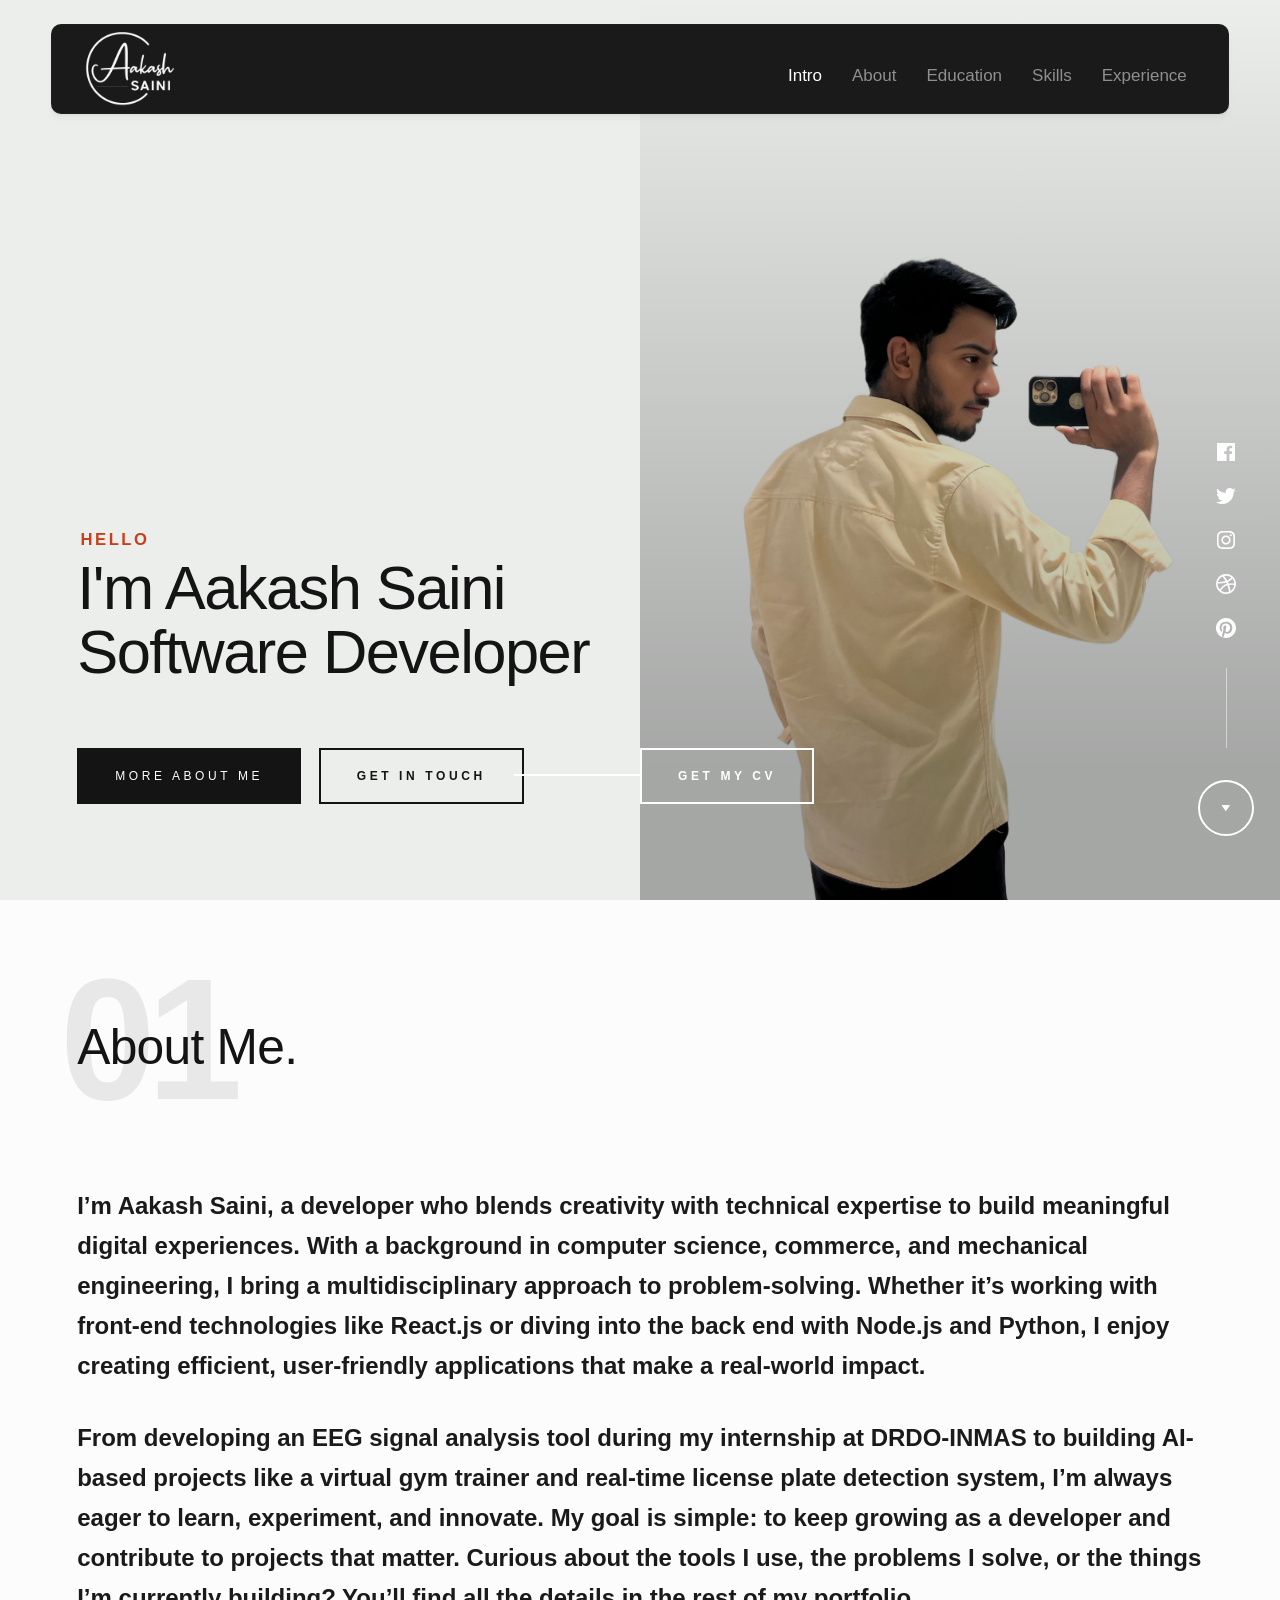
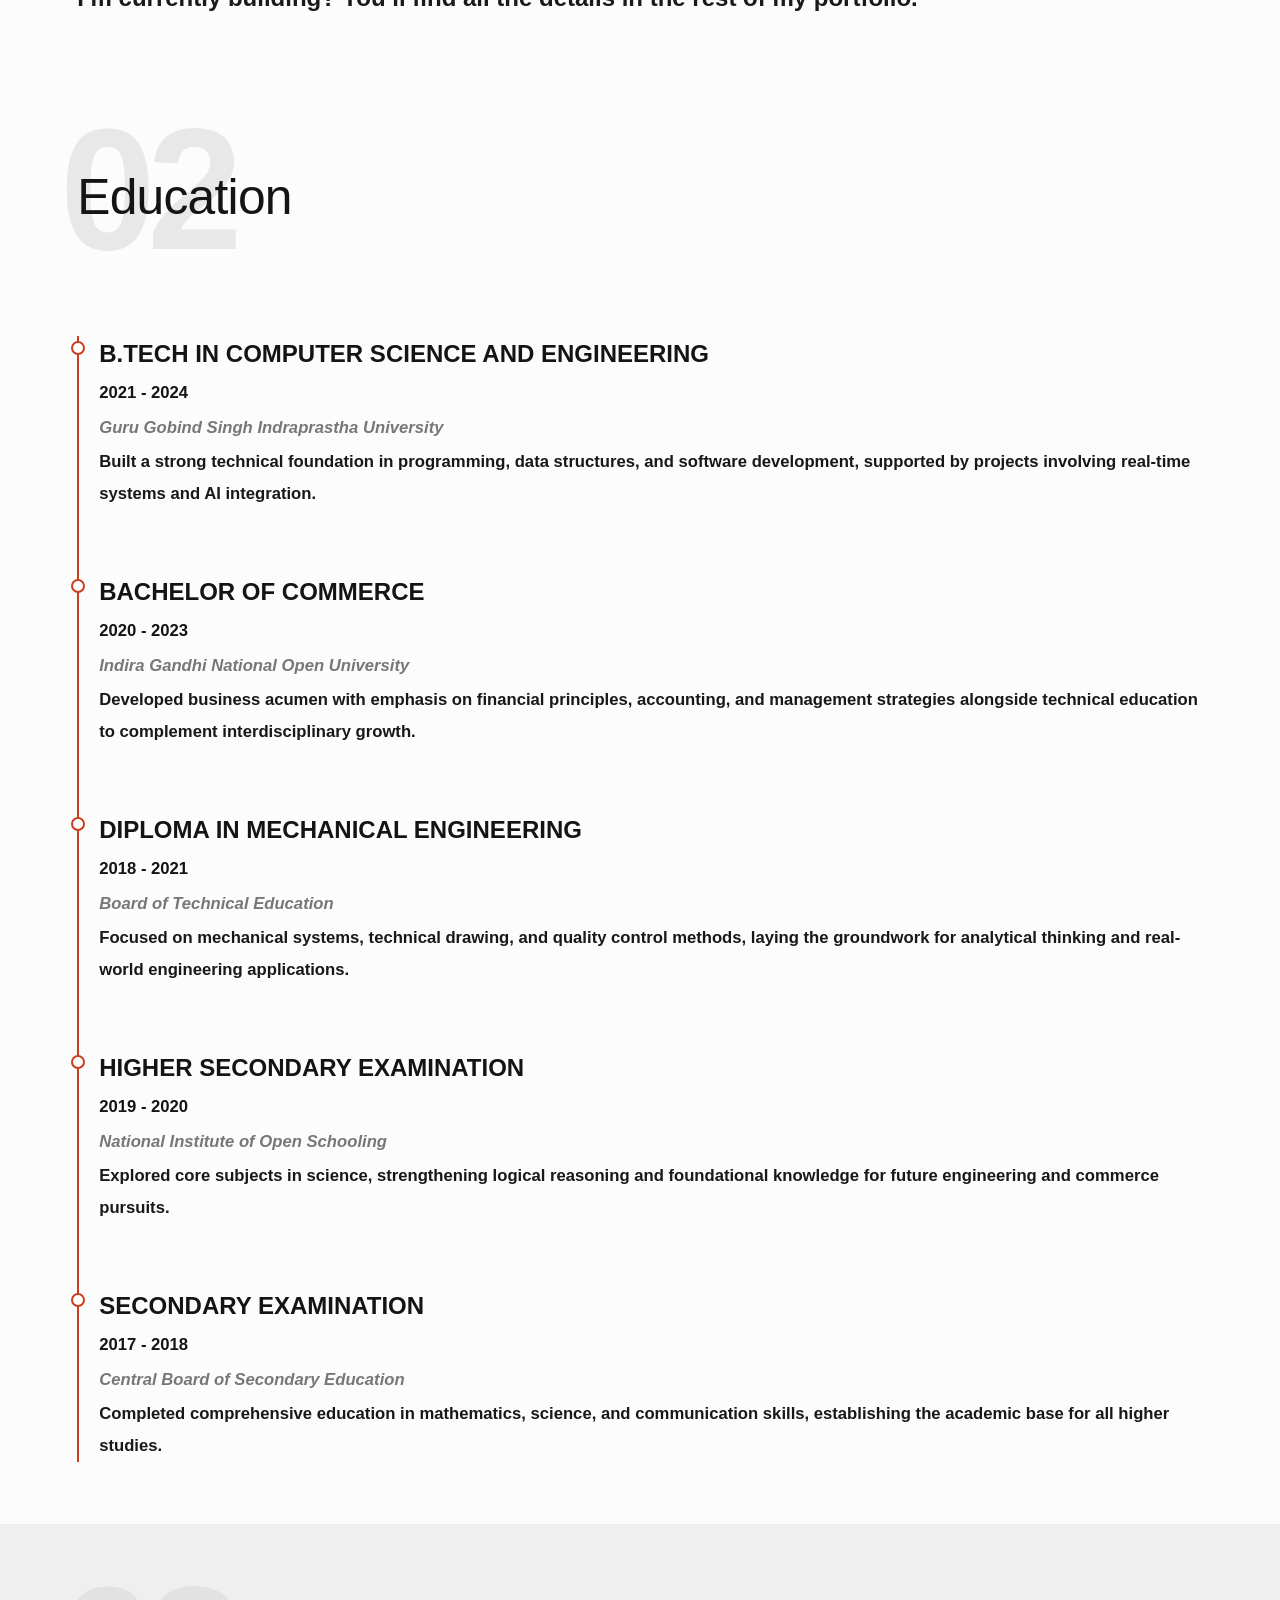
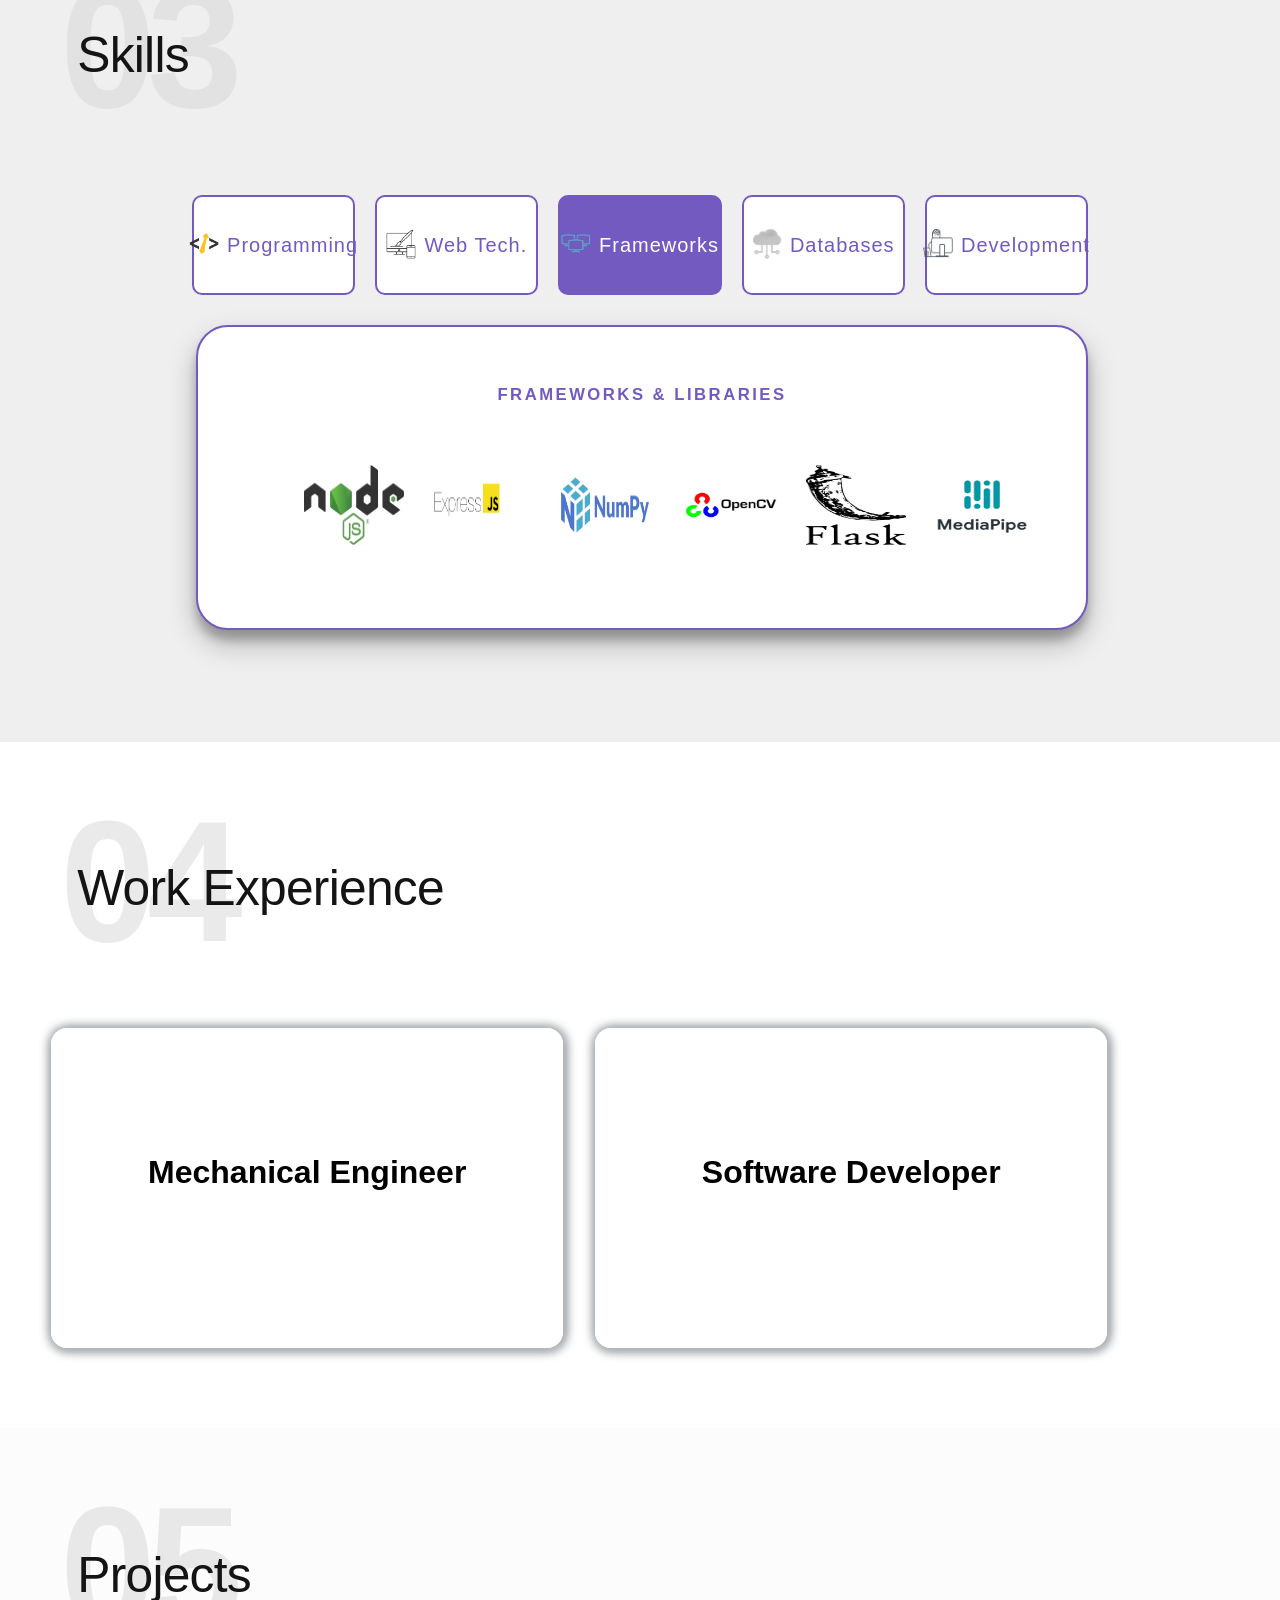
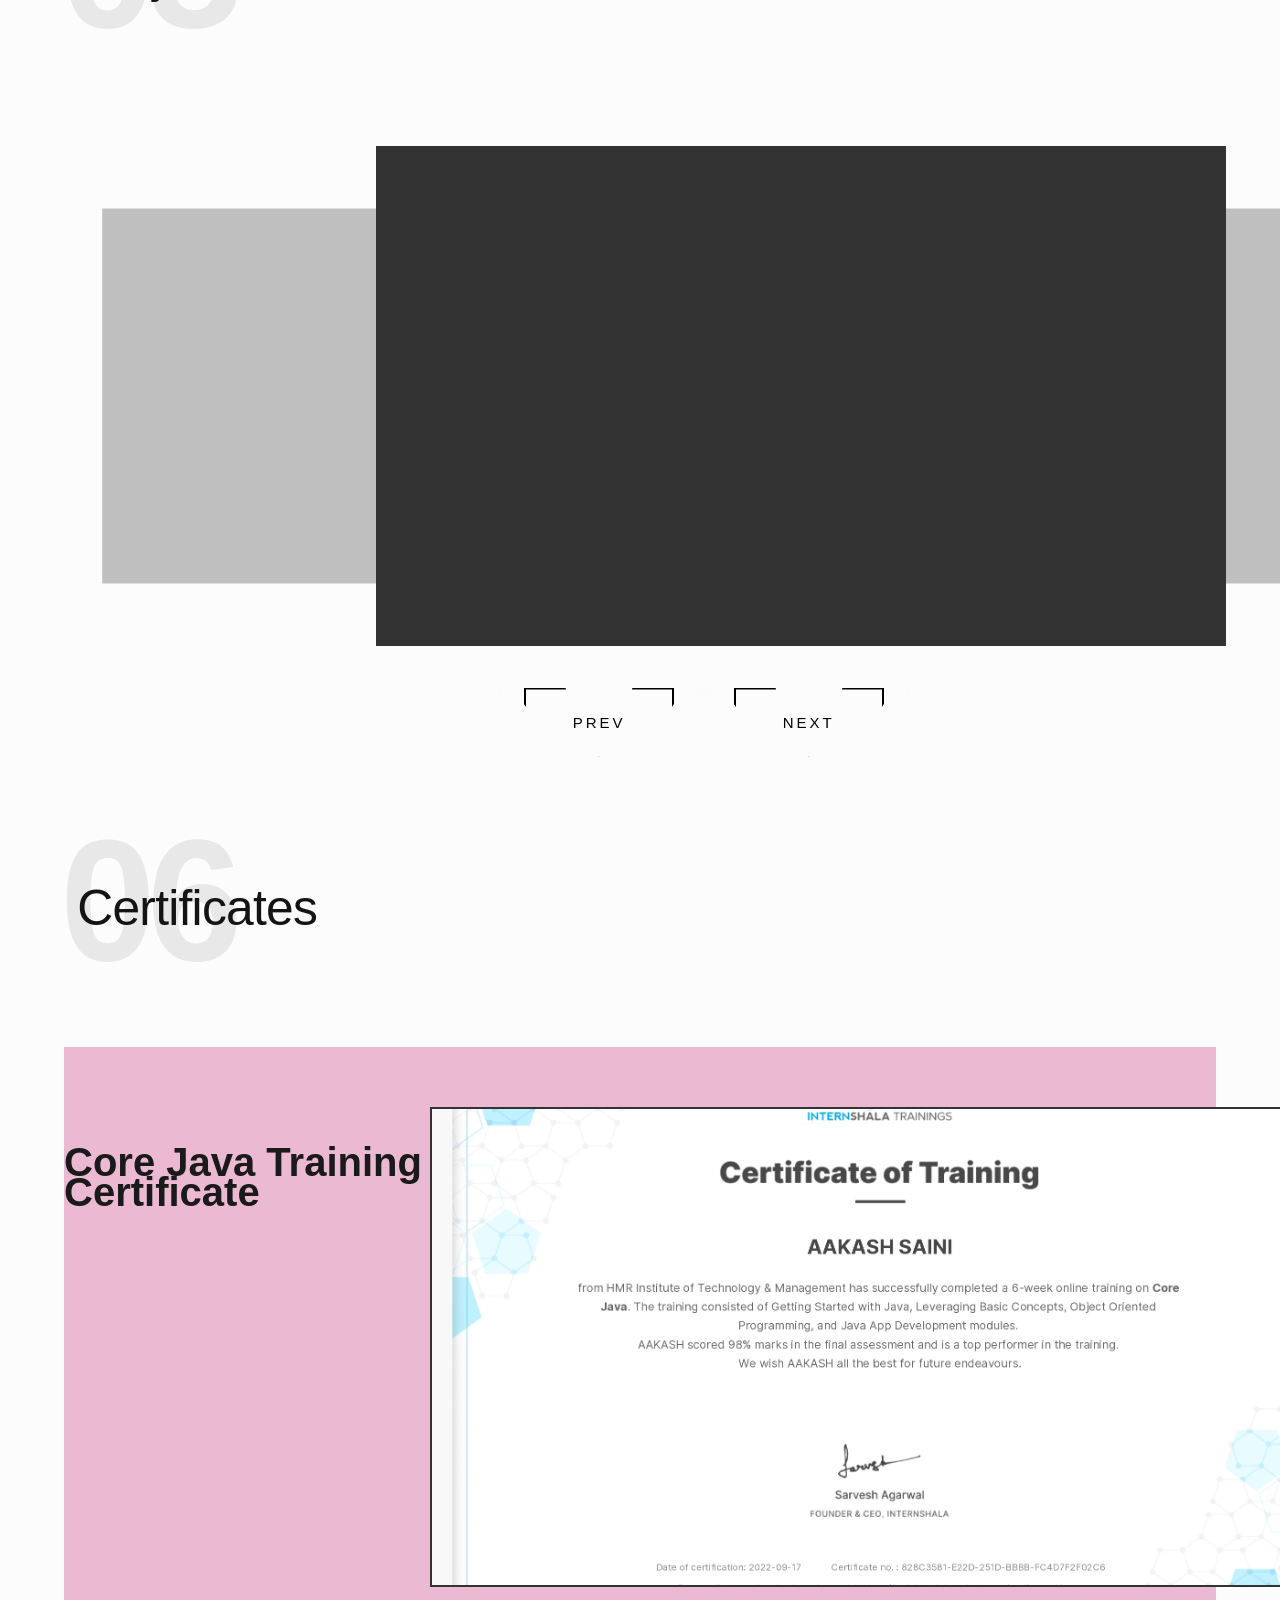
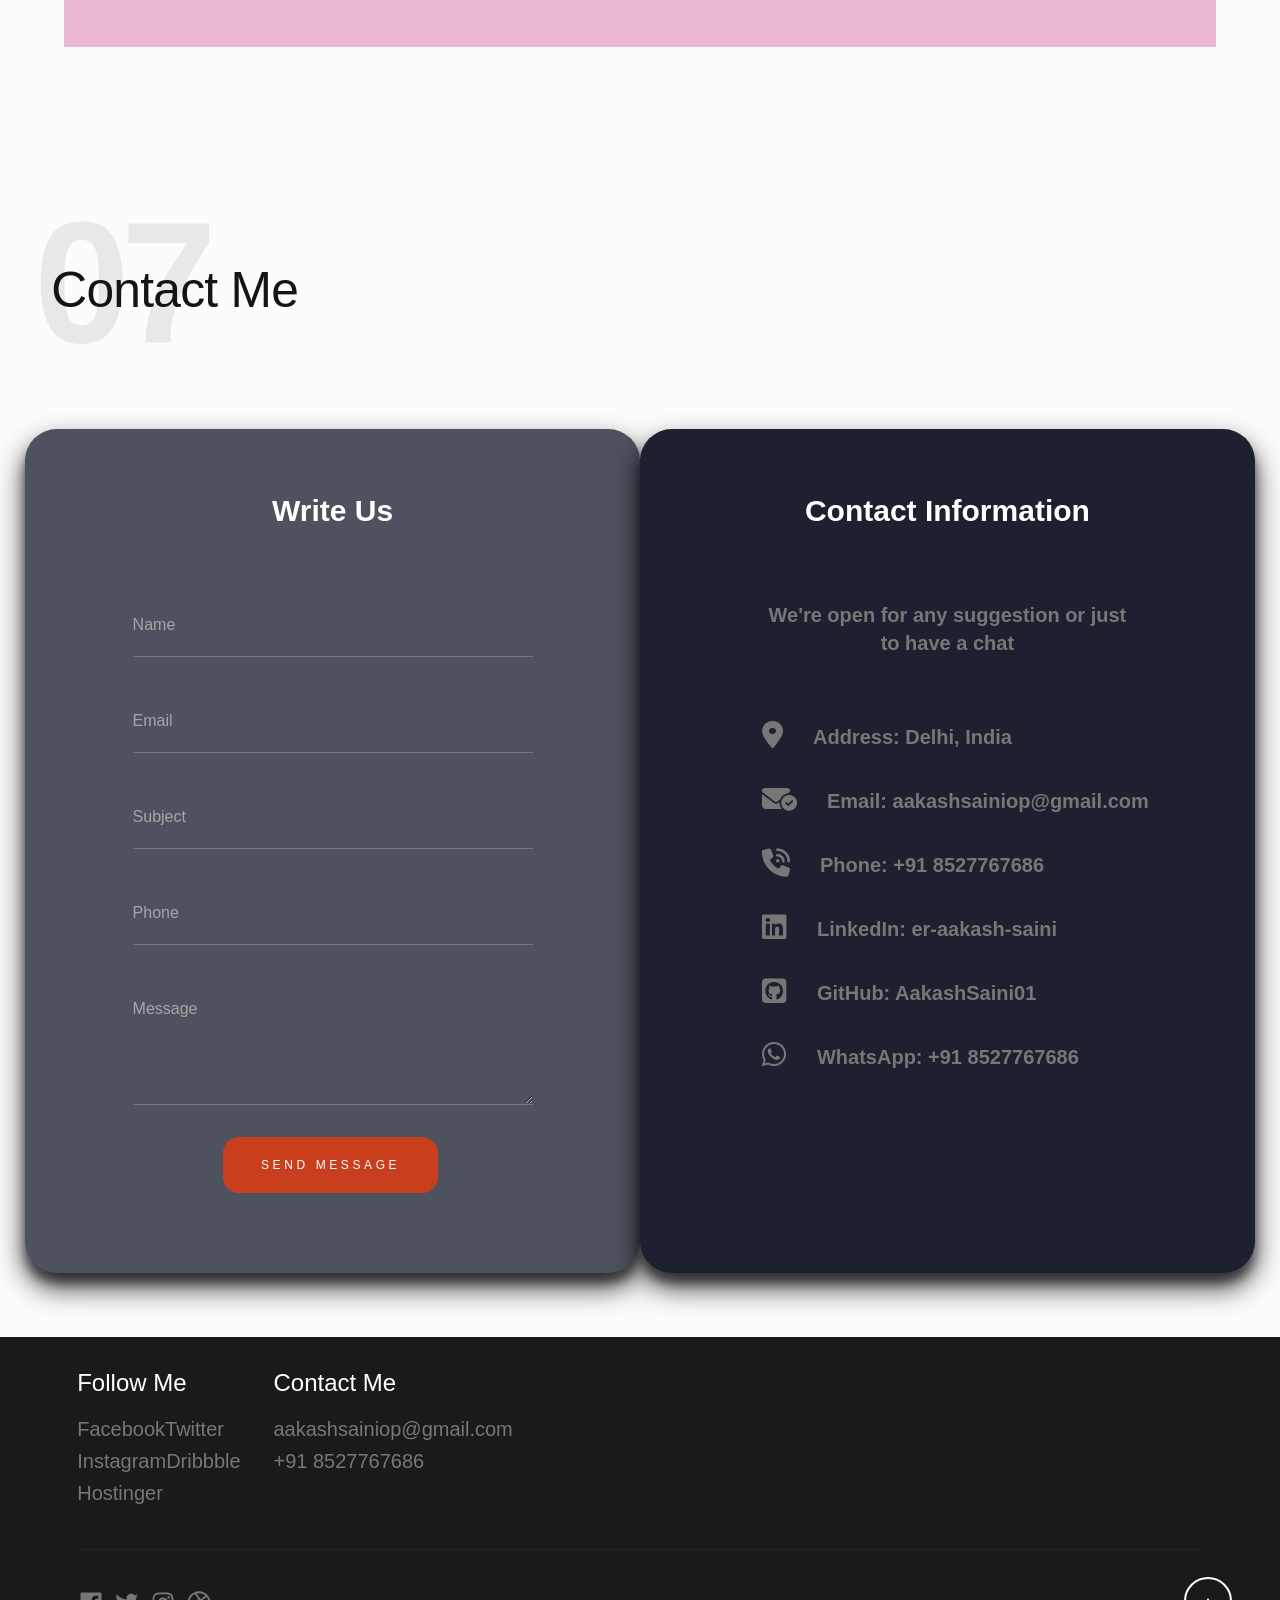
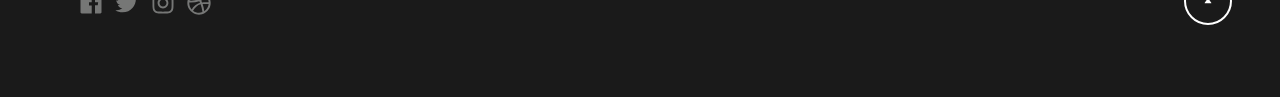
==== commit fce22775: "commit" ====
--- a/public/index.html
+++ b/public/index.html
@@ -840,7 +840,7 @@
             "",
             ""
         ];
-        const color_options = ["#EBB9D2", "#FE9968", "#7FE0EB", "#6CE5B1"];
+        const color_options = ["#EBB9D1", "#FE9968", "#7FE0EB", "#6CE5B1"];
         const image_options = [
             "./assets/images/CoreJavaTrainingCertificate.jpg",
             "./assets/images/EtonFullStack.jpg",
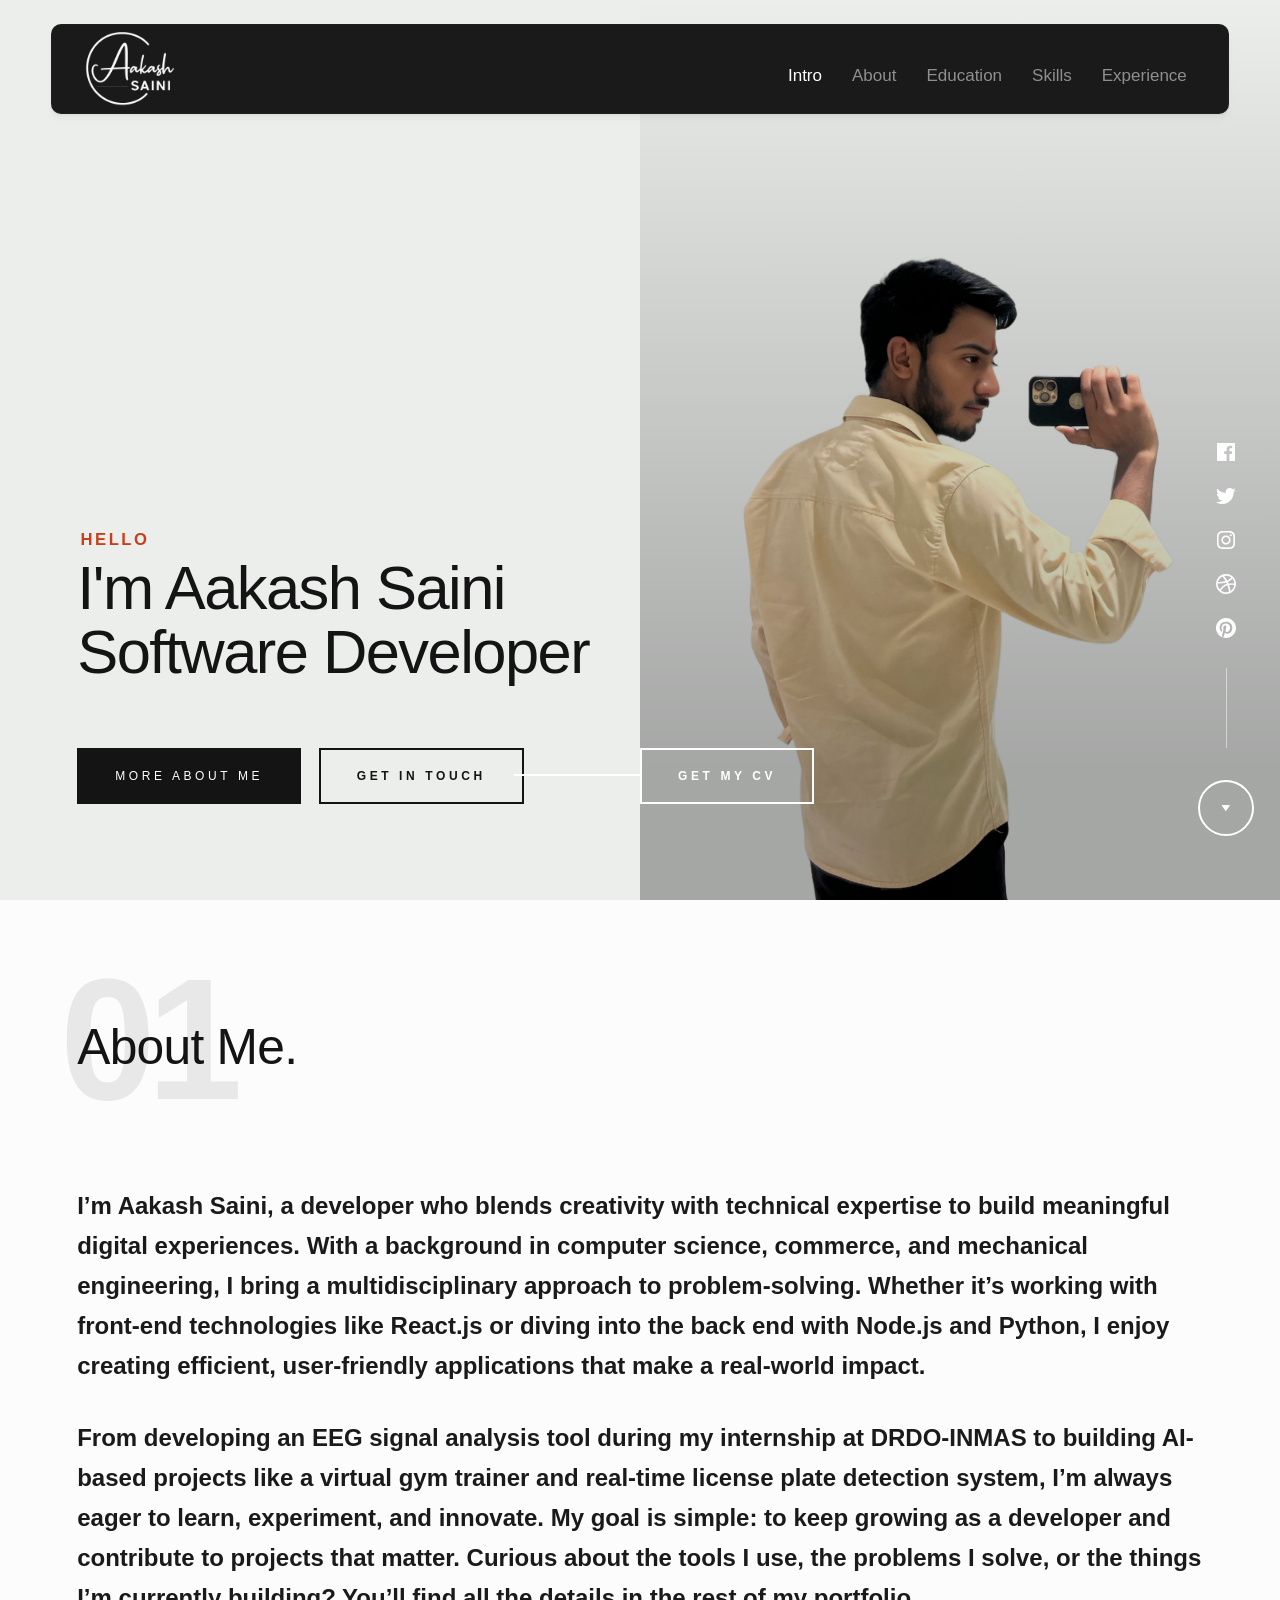
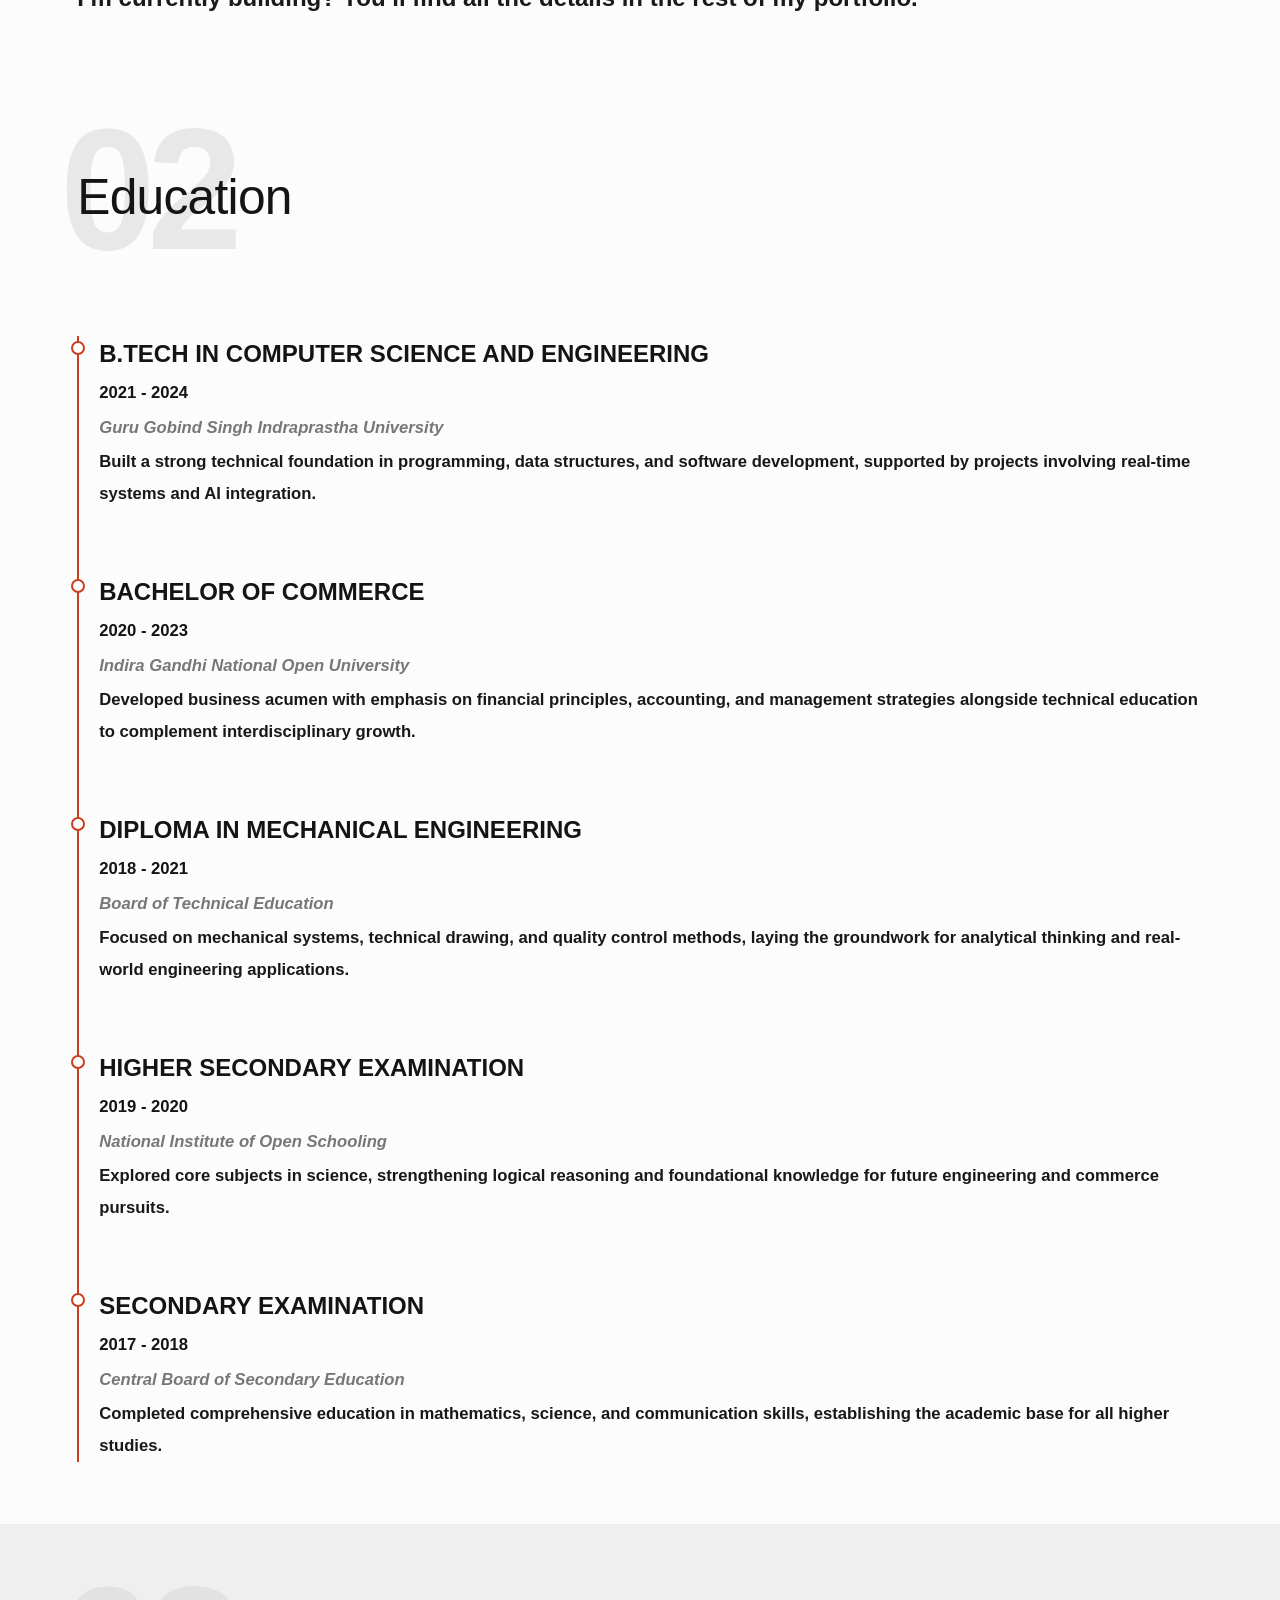
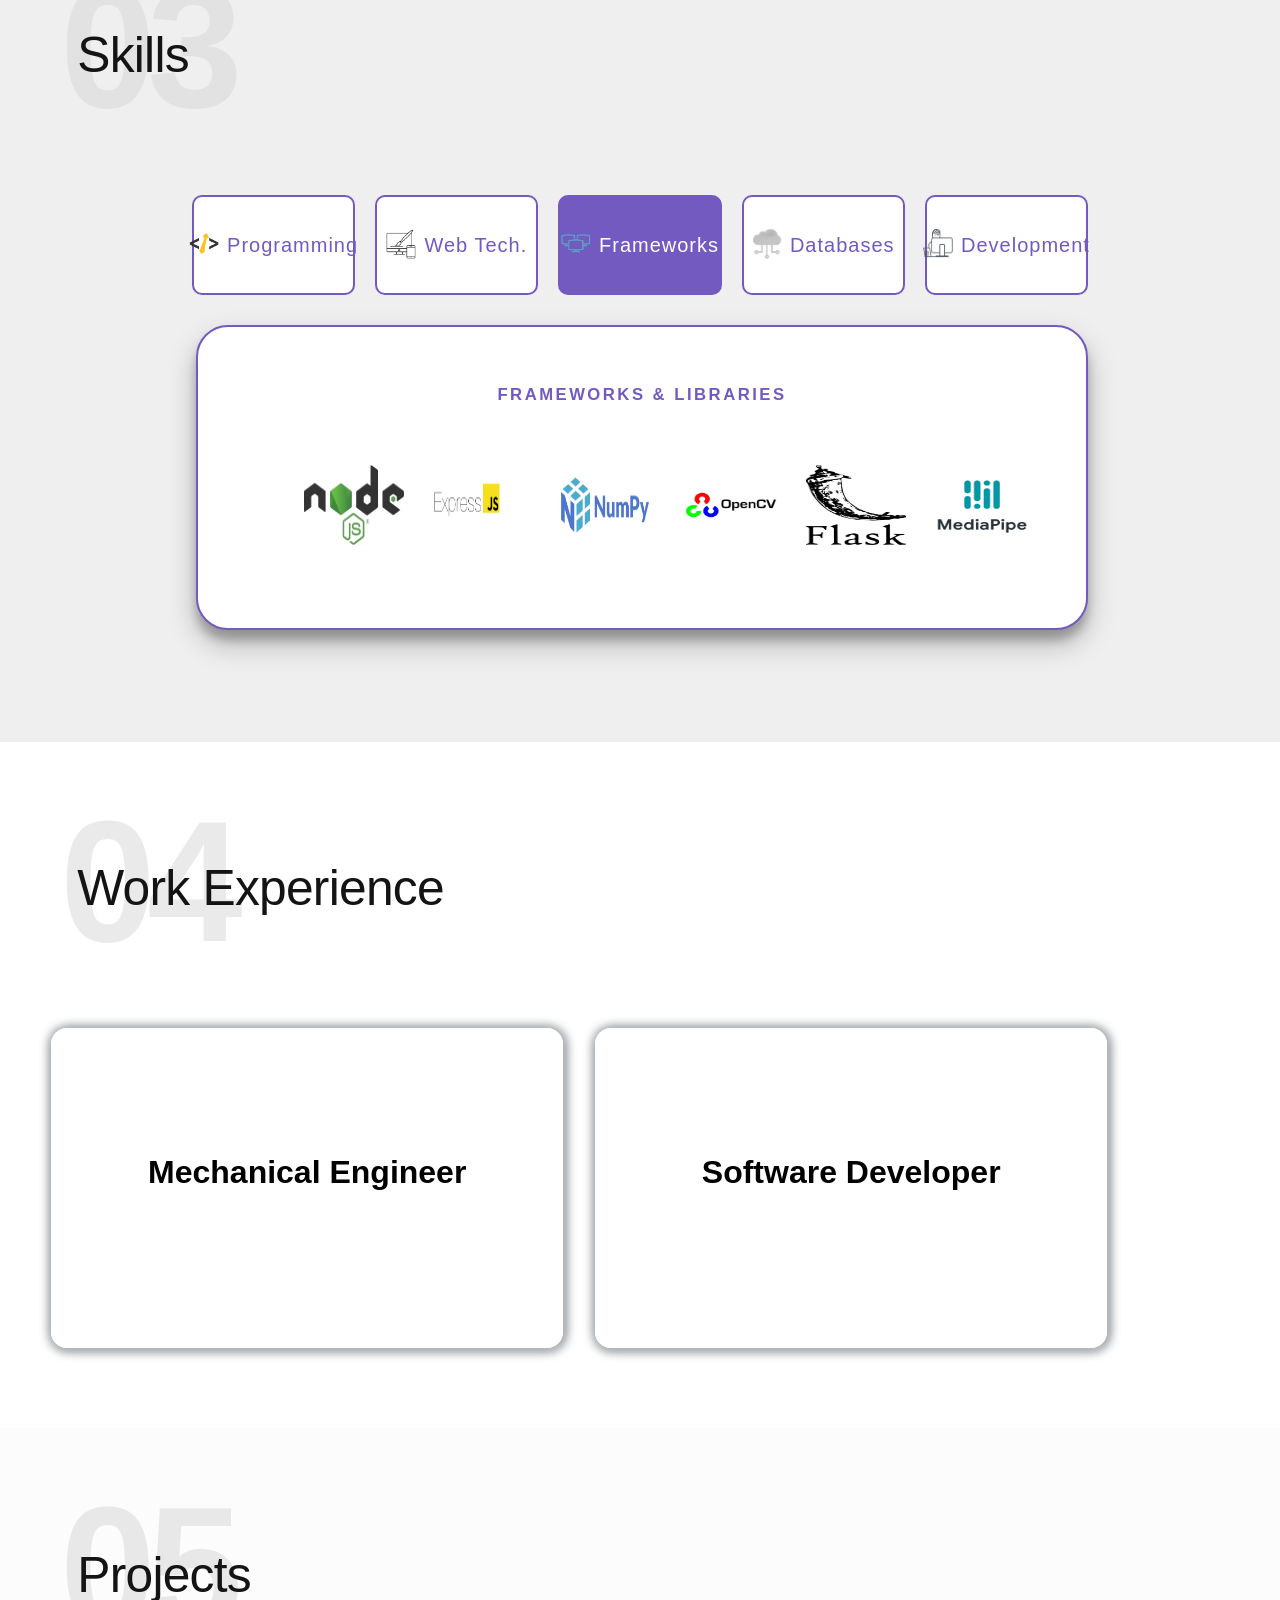
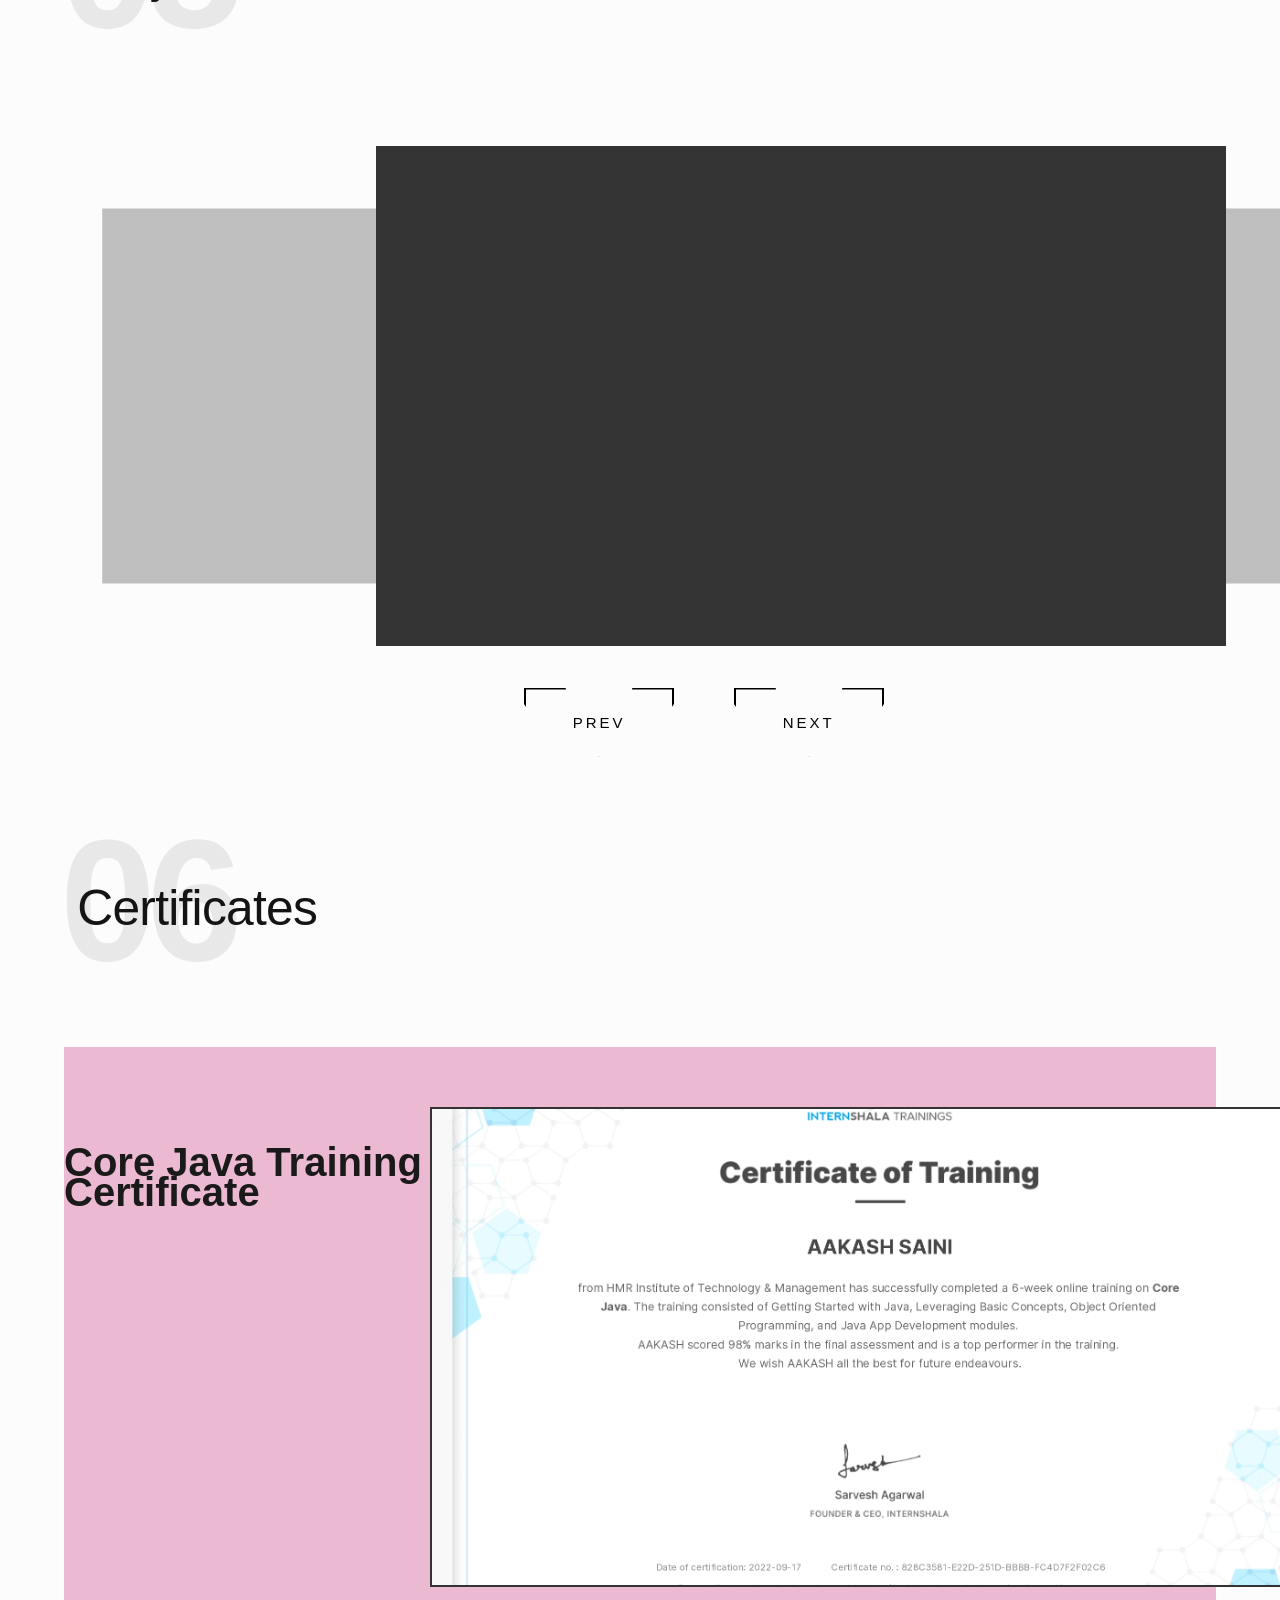
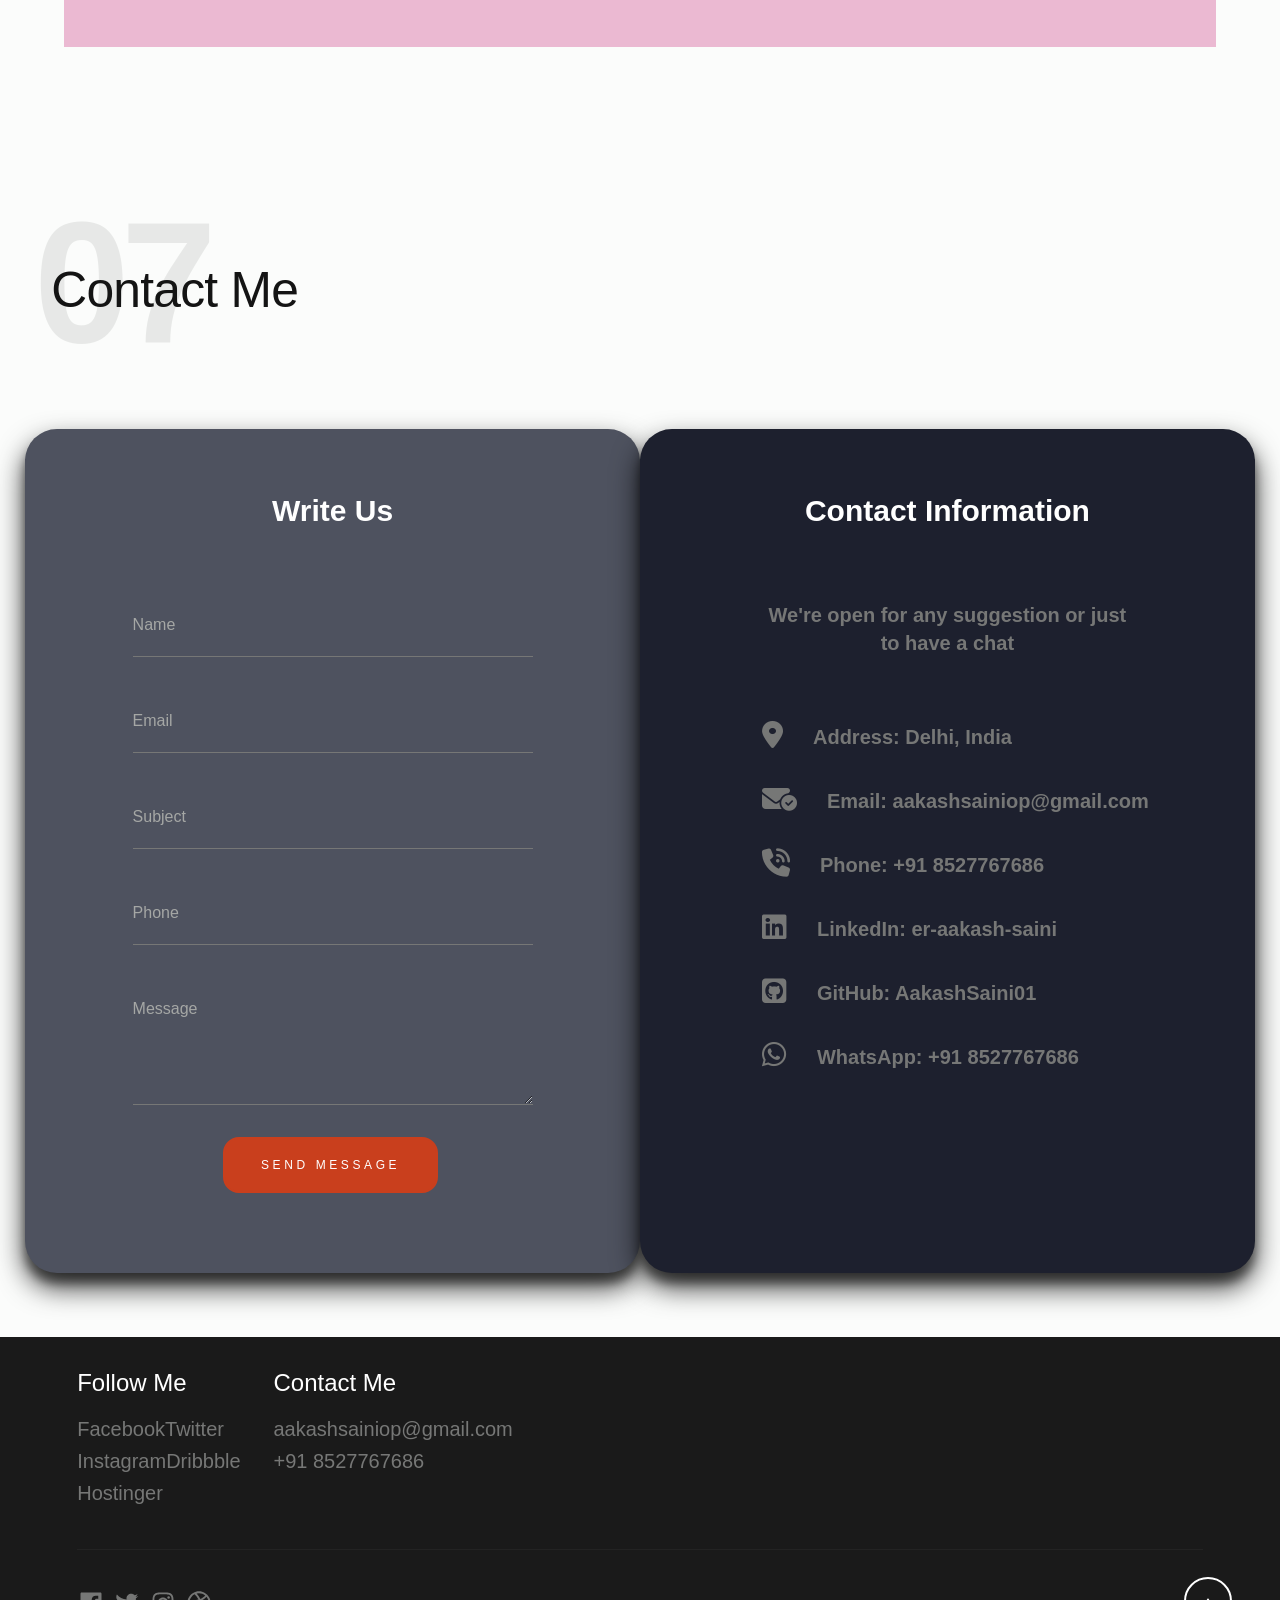
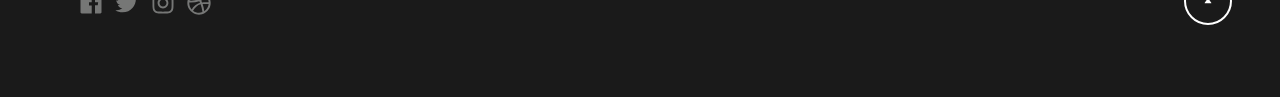
==== commit 34a969c3: "cmt" ====
--- a/public/index.html
+++ b/public/index.html
@@ -840,7 +840,7 @@
             "",
             ""
         ];
-        const color_options = ["#EBB9D1", "#FE9968", "#7FE0EB", "#6CE5B1"];
+        const color_options = ["#EBB9D2", "#FE9968", "#7FE0EB", "#6CE5B1"];
         const image_options = [
             "./assets/images/CoreJavaTrainingCertificate.jpg",
             "./assets/images/EtonFullStack.jpg",
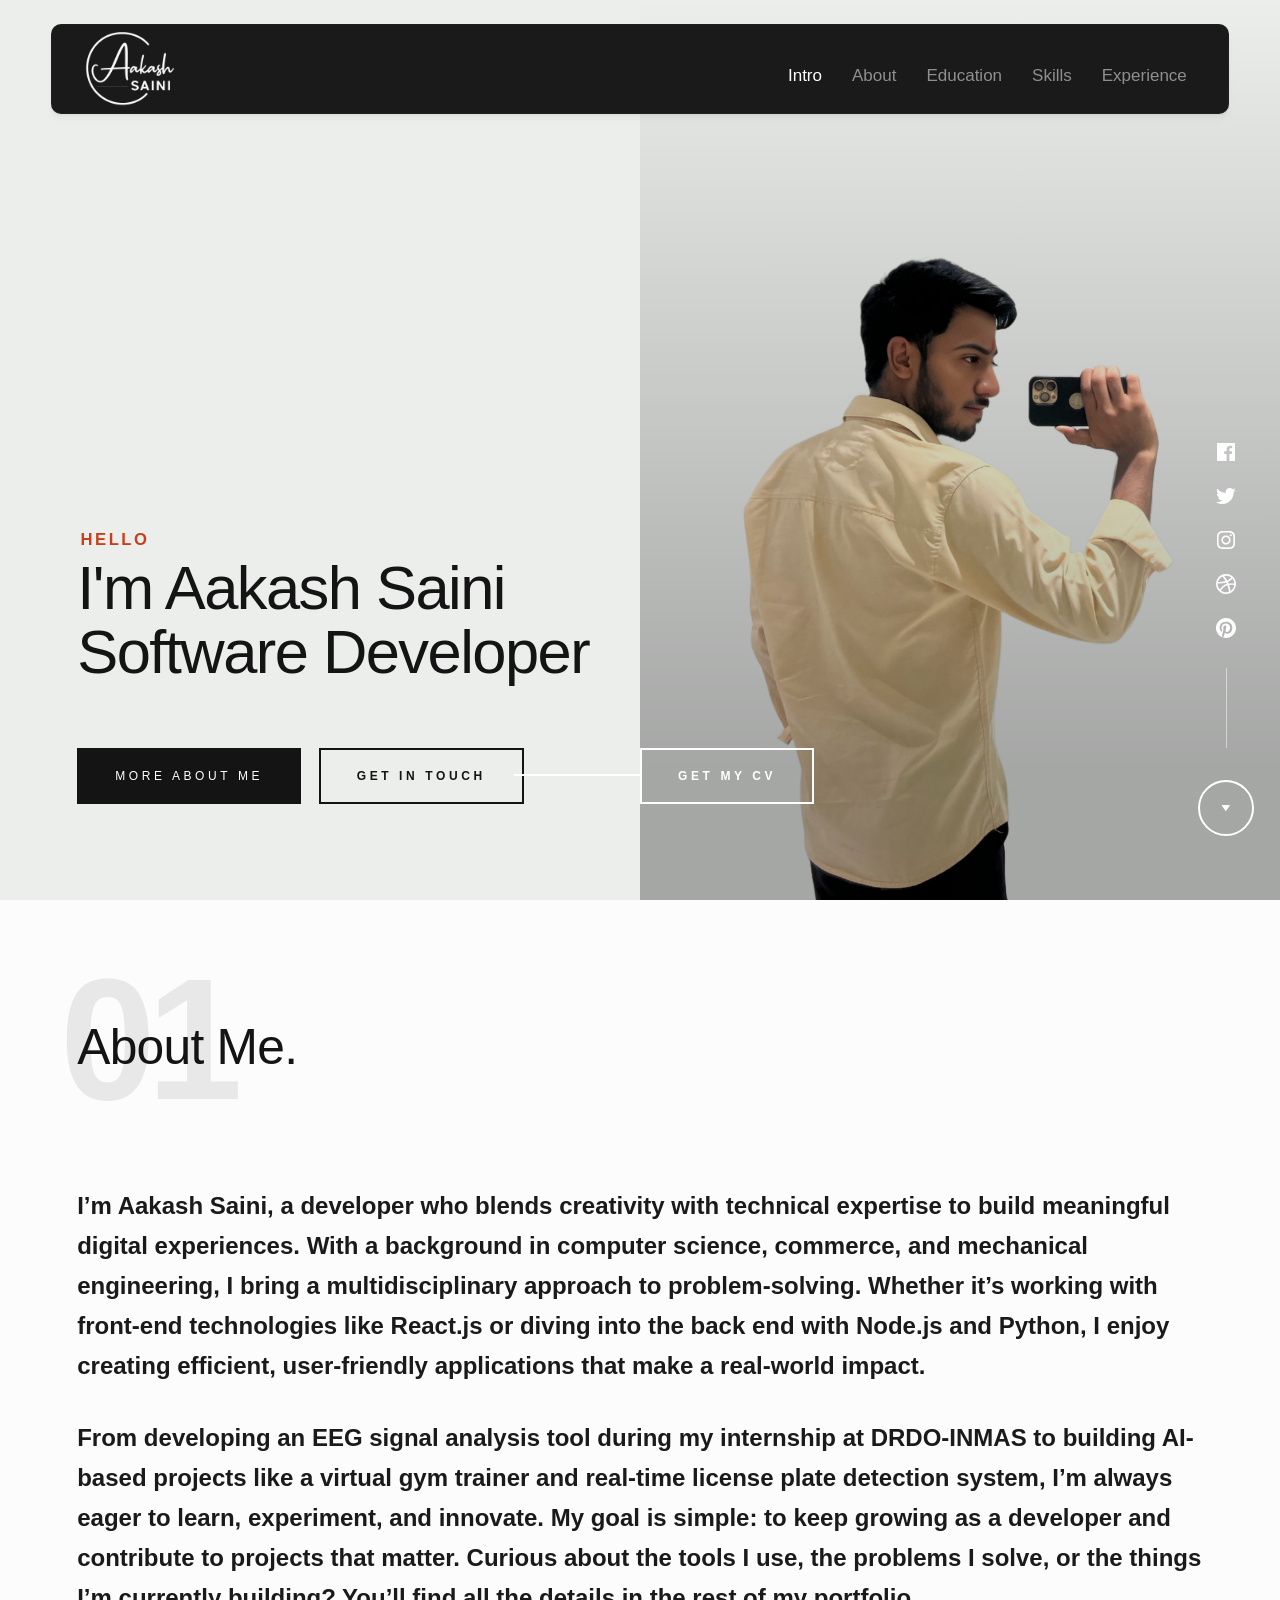
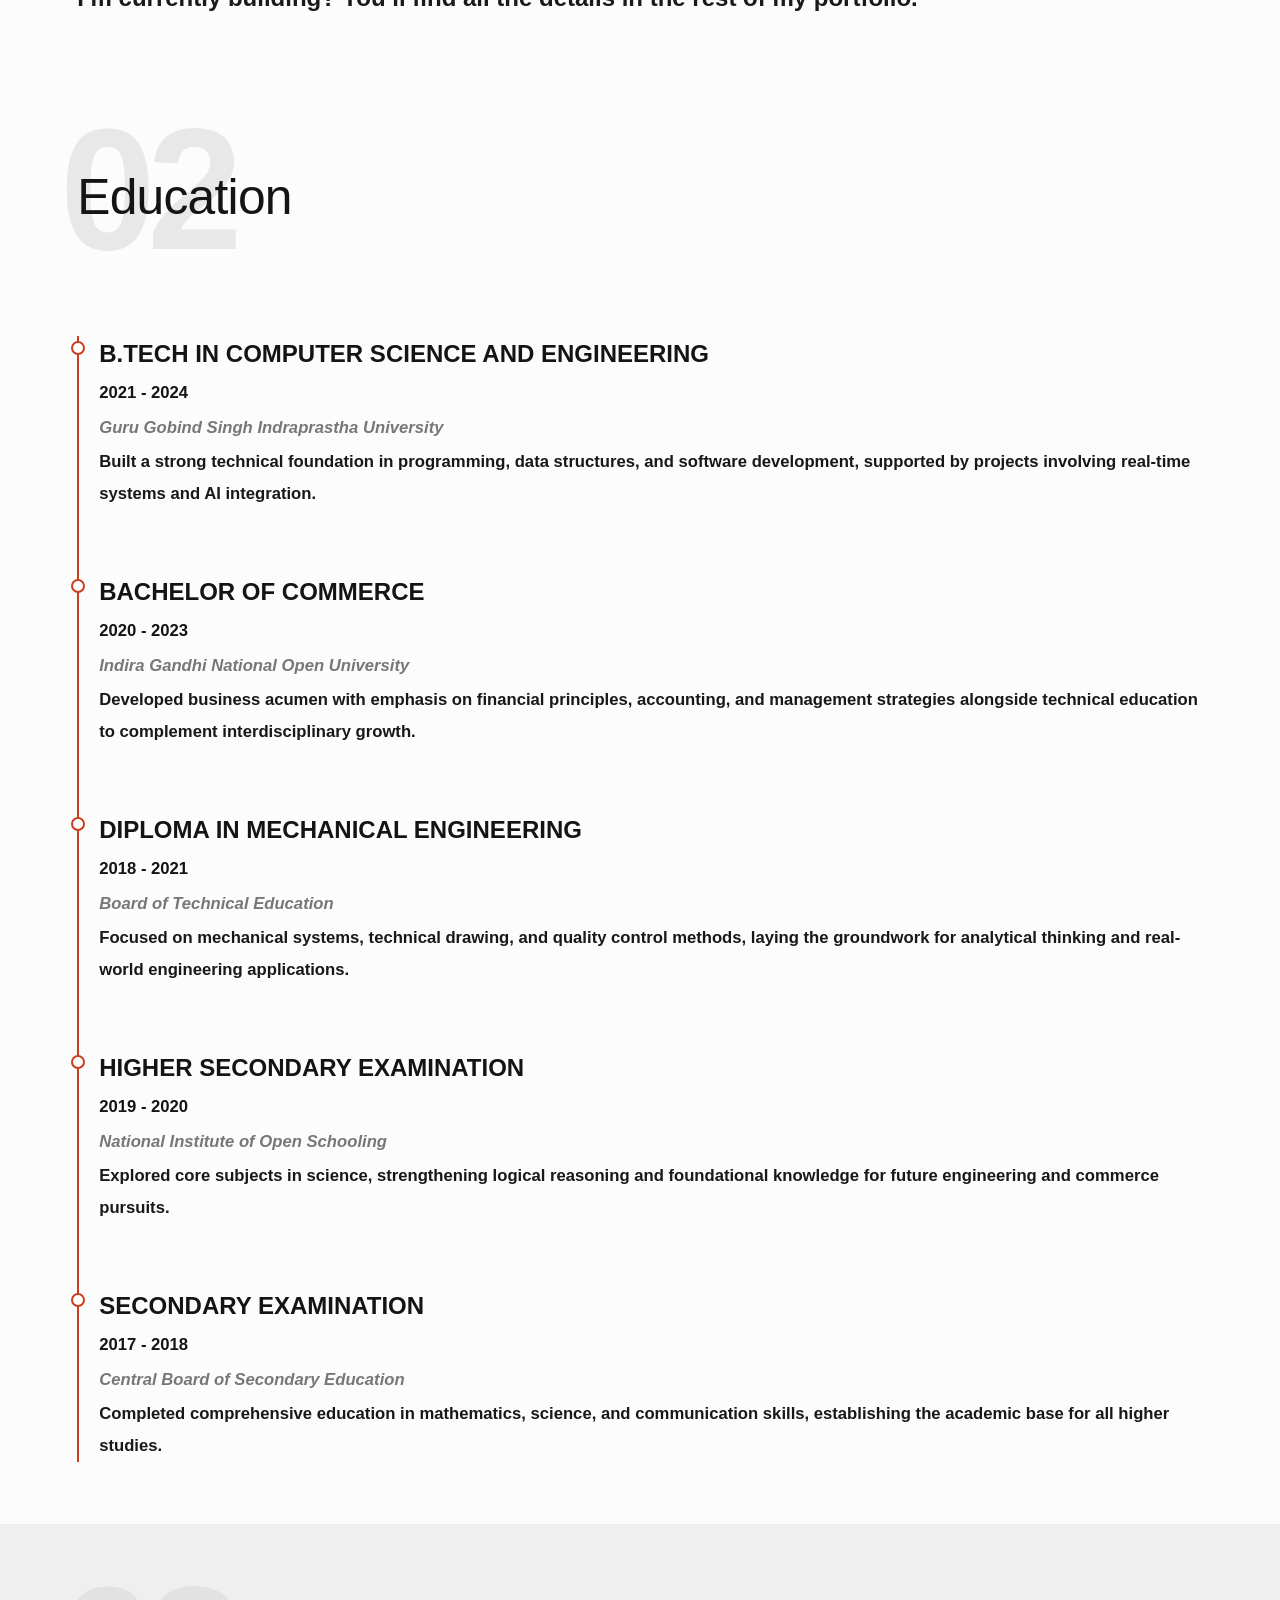
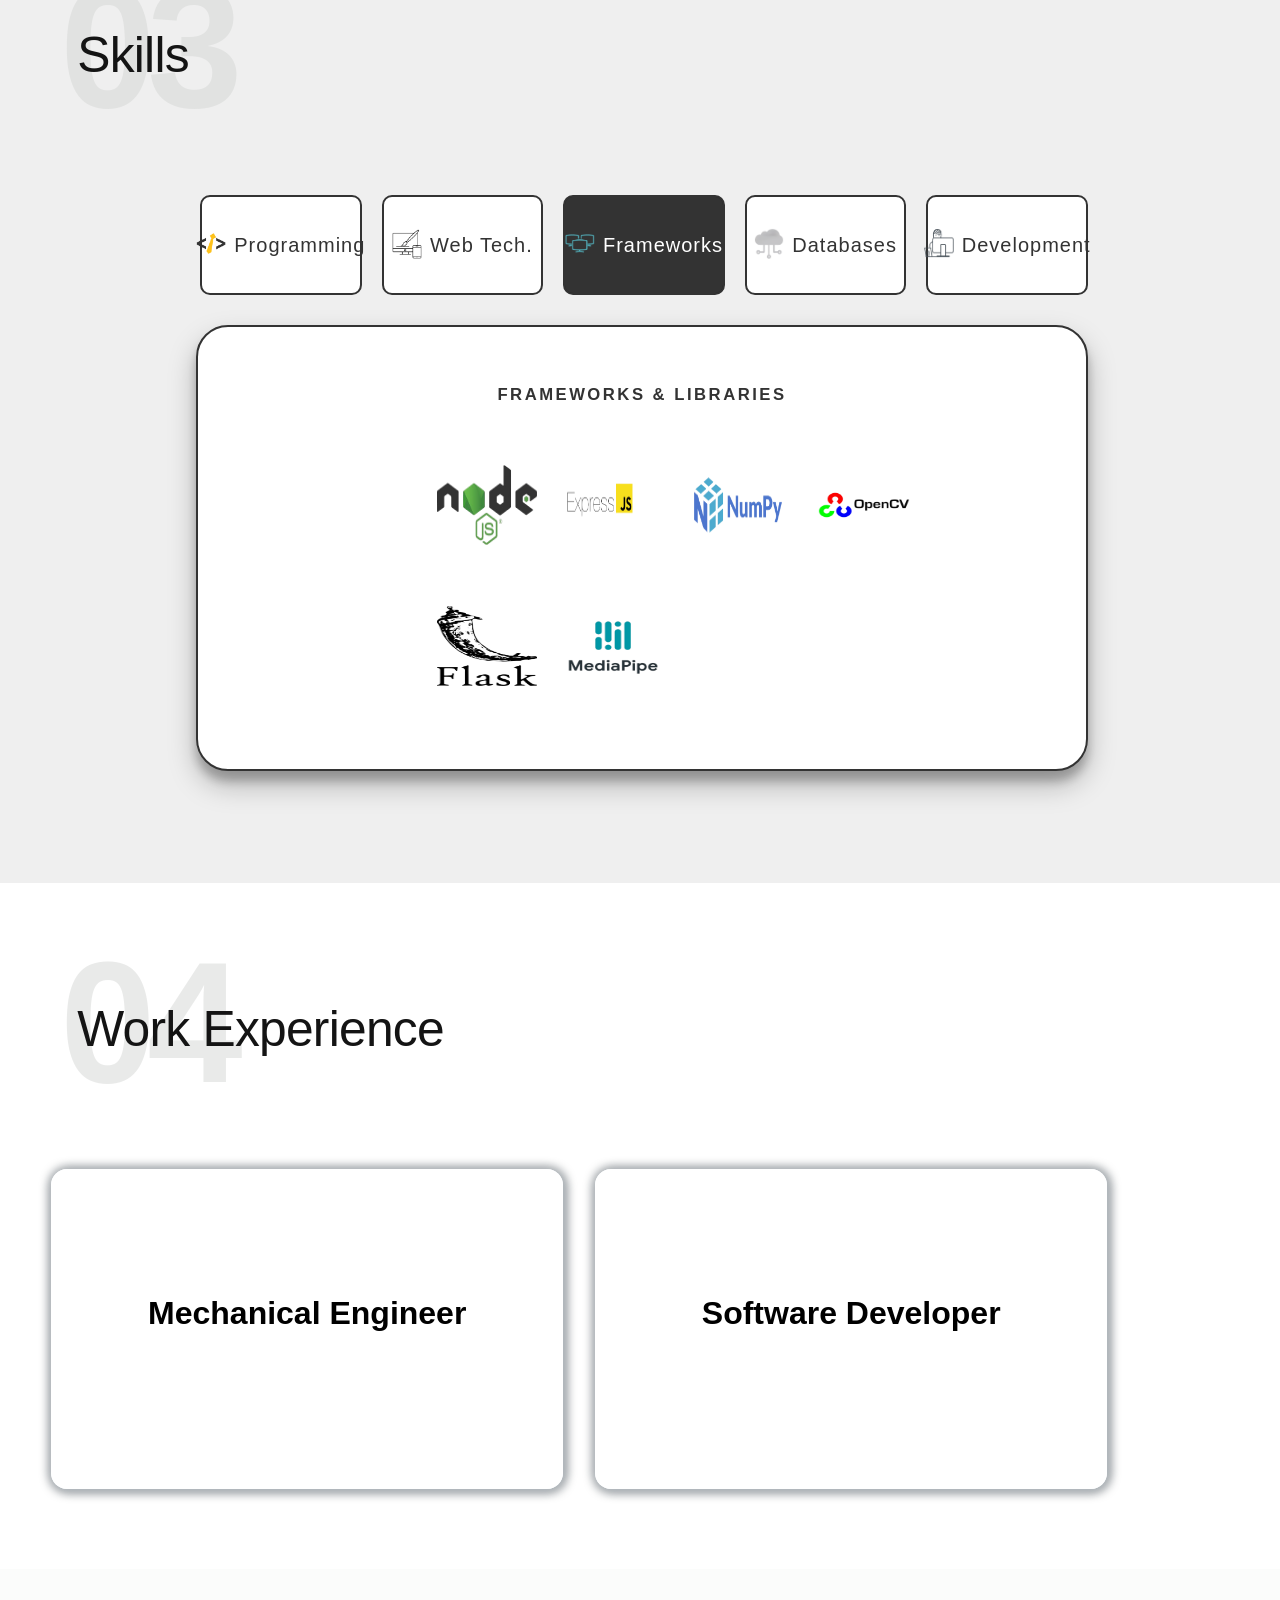
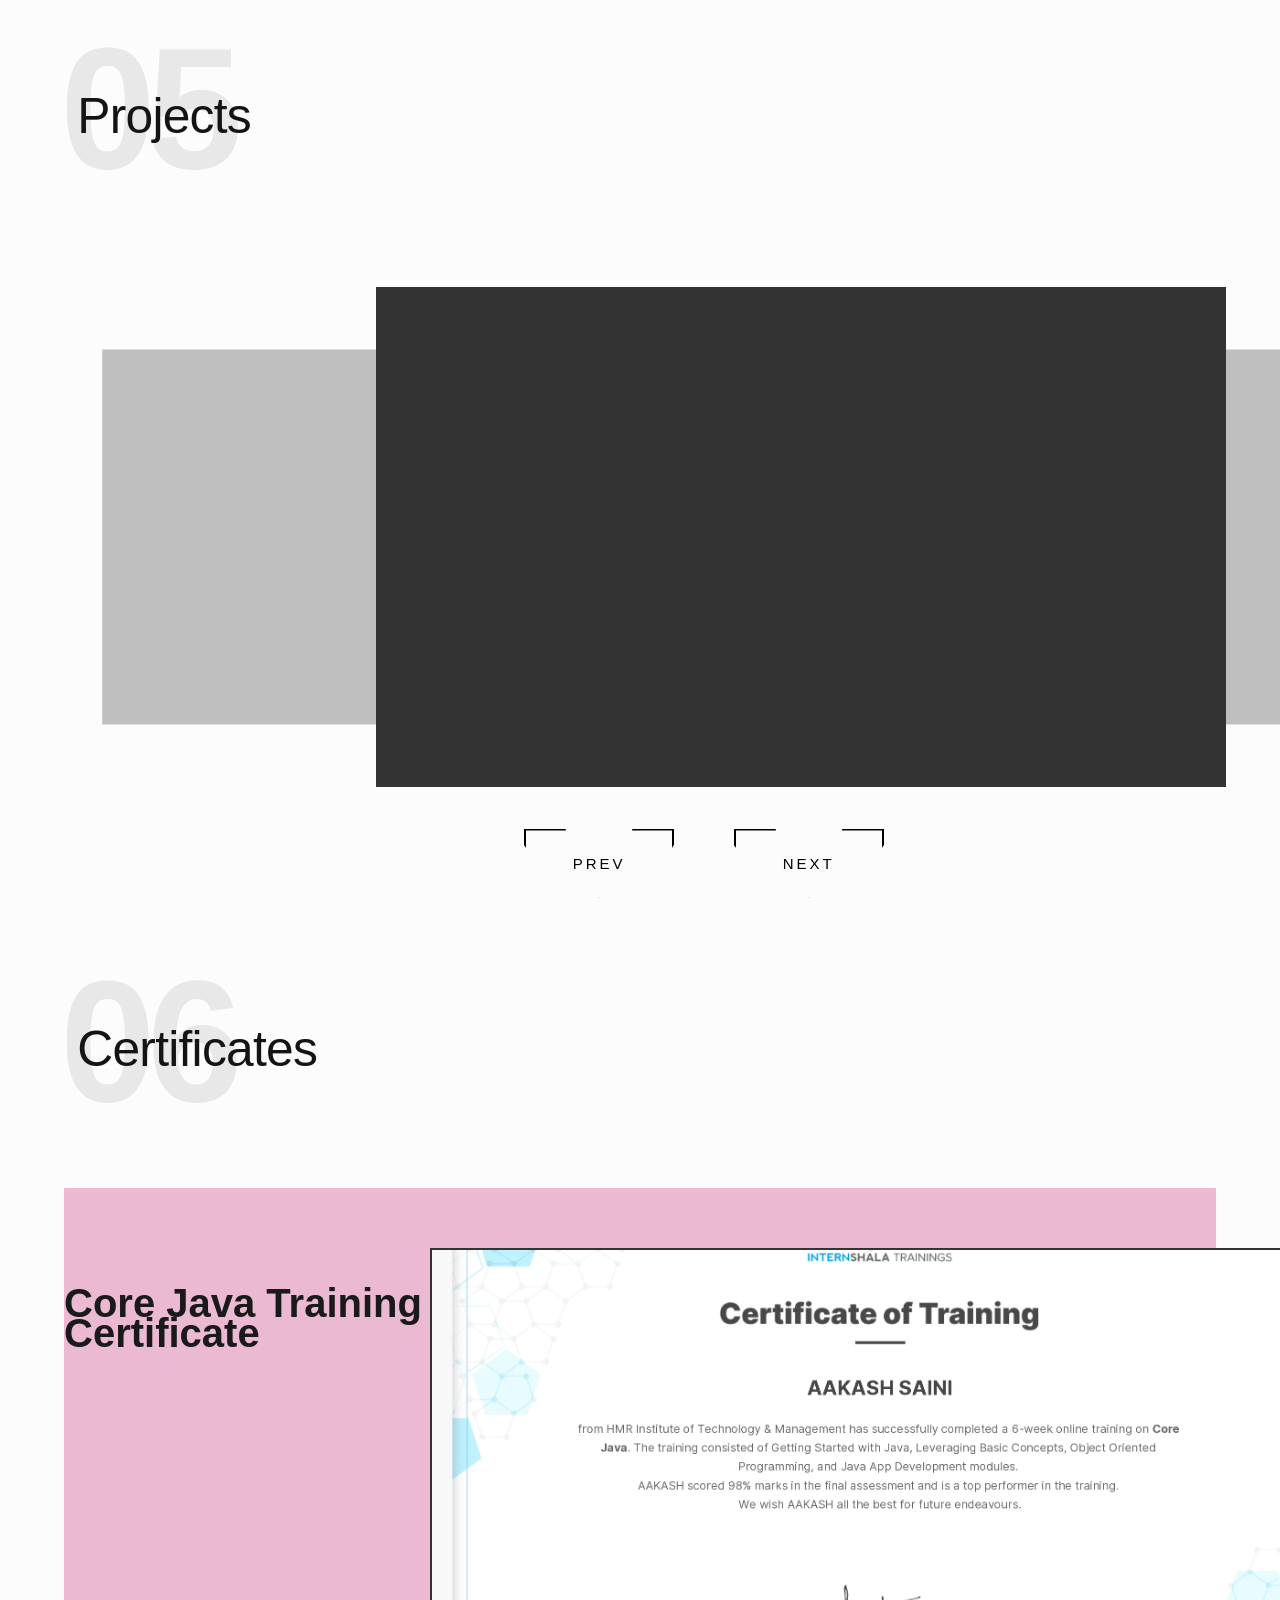
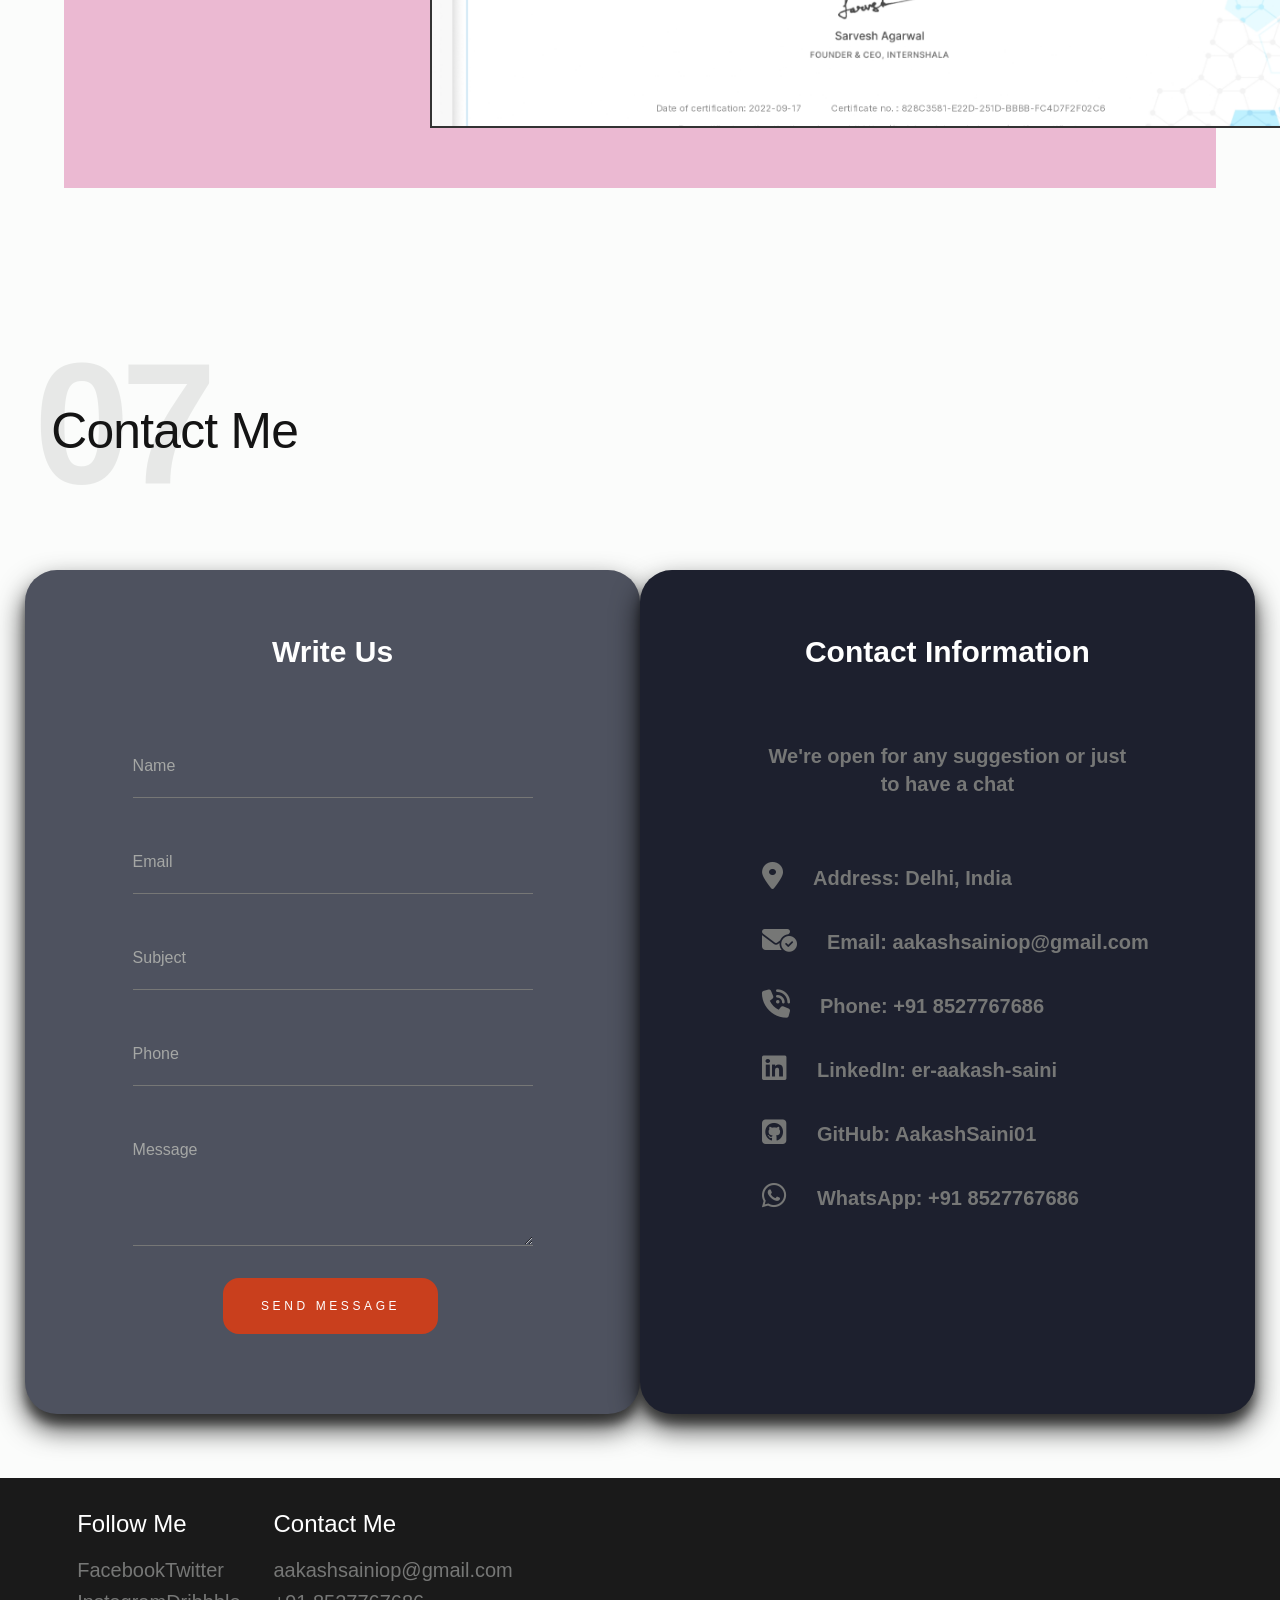
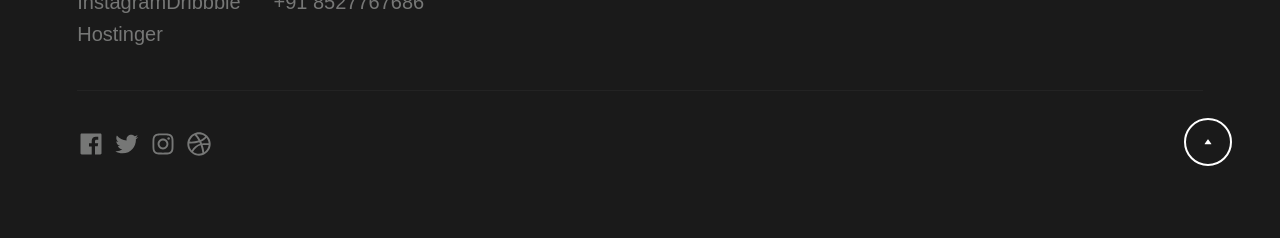
==== commit 5a5cc0f9: "skills section error solved" ====
--- a/public/index.html
+++ b/public/index.html
@@ -710,15 +710,17 @@
     <script src="./assets/js/main.js"></script>
 
     <script>
-        const tabButtons = document.querySelectorAll(".tab-button");
-        const tabContents = document.querySelectorAll(".tab-content");
-
-        tabButtons.forEach((button, index) => {
-            button.addEventListener("click", () => {
-                tabButtons.forEach((btn) => btn.classList.remove("active"));
-                tabContents.forEach((content) => content.classList.remove("active"));
-                button.classList.add("active");
-                tabContents[index].classList.add("active");
+        const buttons = document.querySelectorAll('.tab-btn');
+        const panes = document.querySelectorAll('.tab-pane');
+        buttons.forEach(btn => {
+            btn.addEventListener('click', () => {
+                // Remove active class from all buttons and panes
+                buttons.forEach(b => b.classList.remove('active'));
+                panes.forEach(p => p.classList.remove('active'));
+
+                // Add active class to clicked button and related pane
+                btn.classList.add('active');
+                document.getElementById(btn.dataset.tab).classList.add('active');
             });
         });
     </script>
--- a/public/assets/css/styles.css
+++ b/public/assets/css/styles.css
@@ -4049,6 +4049,7 @@
 }
 
 .tab-wrapper-box {
+  max-width: var(--width-full);
   border-radius: 2rem;
   margin-left: 15%;
   margin-right: 15%;
@@ -4060,7 +4061,8 @@
 }
 
 .button-wrapper {
-  max-width: var(--width-narrow);
+  margin-left: var(--vspace-0_25);
+  max-width: var(--width-full);
   display: flex;
   font-display: auto;
   gap: 20px;
@@ -4075,29 +4077,29 @@
   gap: 8px;
   width: 340px;
   height: 100px;
-  border-radius: var(--vspace-1);
+  border-radius: var(--vspace-2);
   position: relative;
   text-align: center;
   letter-spacing: 1px;
   text-decoration: none;
-  color: #725ac1;
+  color: #333;
   background: #fff;
   cursor: pointer;
   transition: ease-out 0.5s;
-  border: 2px solid #725ac1;
+  border: 2px solid #333;
   border-radius: 10px;
-  box-shadow: inset 0 0 0 0 #725ac1;
+  box-shadow: inset 0 0 0 0 #333;
 }
 
 .tab-btn:hover {
   color: white;
-  box-shadow: inset 0 -100px 0 0 #725ac1;
+  box-shadow: inset 0 -100px 0 0 #333;
 }
 
 .tab-btn.active {
   color: white;
-  box-shadow: inset 0 -100px 0 0 #725ac1;
-  background: #725ac1;
+  box-shadow: inset 0 -100px 0 0 #333;
+  background: #222;
 }
 
 .tab-btn img {
@@ -4112,7 +4114,7 @@
   padding: 0px;
   margin: 0px;
   margin-left: var(--vspace-0_125);
-  border: 2px solid #725ac1;
+  border: 2px solid #333;
   border-radius: var(--vspace-1);
   background-color: #fff;
   box-shadow: 0 14px 28px rgba(0, 0, 0, 0.25), 0 10px 10px rgba(0, 0, 0, 0.22);
@@ -4121,6 +4123,8 @@
 .tab-pane {
   display: none;
   padding-left: var(--vspace-3);
+  margin-left: 15%;
+  margin-right: 15%;
 }
 
 .tab-pane h6 {
@@ -4128,7 +4132,7 @@
   padding-right: var(--vspace-3);
   padding-bottom: var(--vspace-1);
   text-align: center;
-  color: #725ac1;
+  color: #333;
 }
 
 .tab-pane.active {
@@ -4139,7 +4143,7 @@
   width: 120px;
   height: 100px;
   padding: 10px;
-  gap: 10px;
+  gap: 20px;
 }
 
 /* ===================================================================
